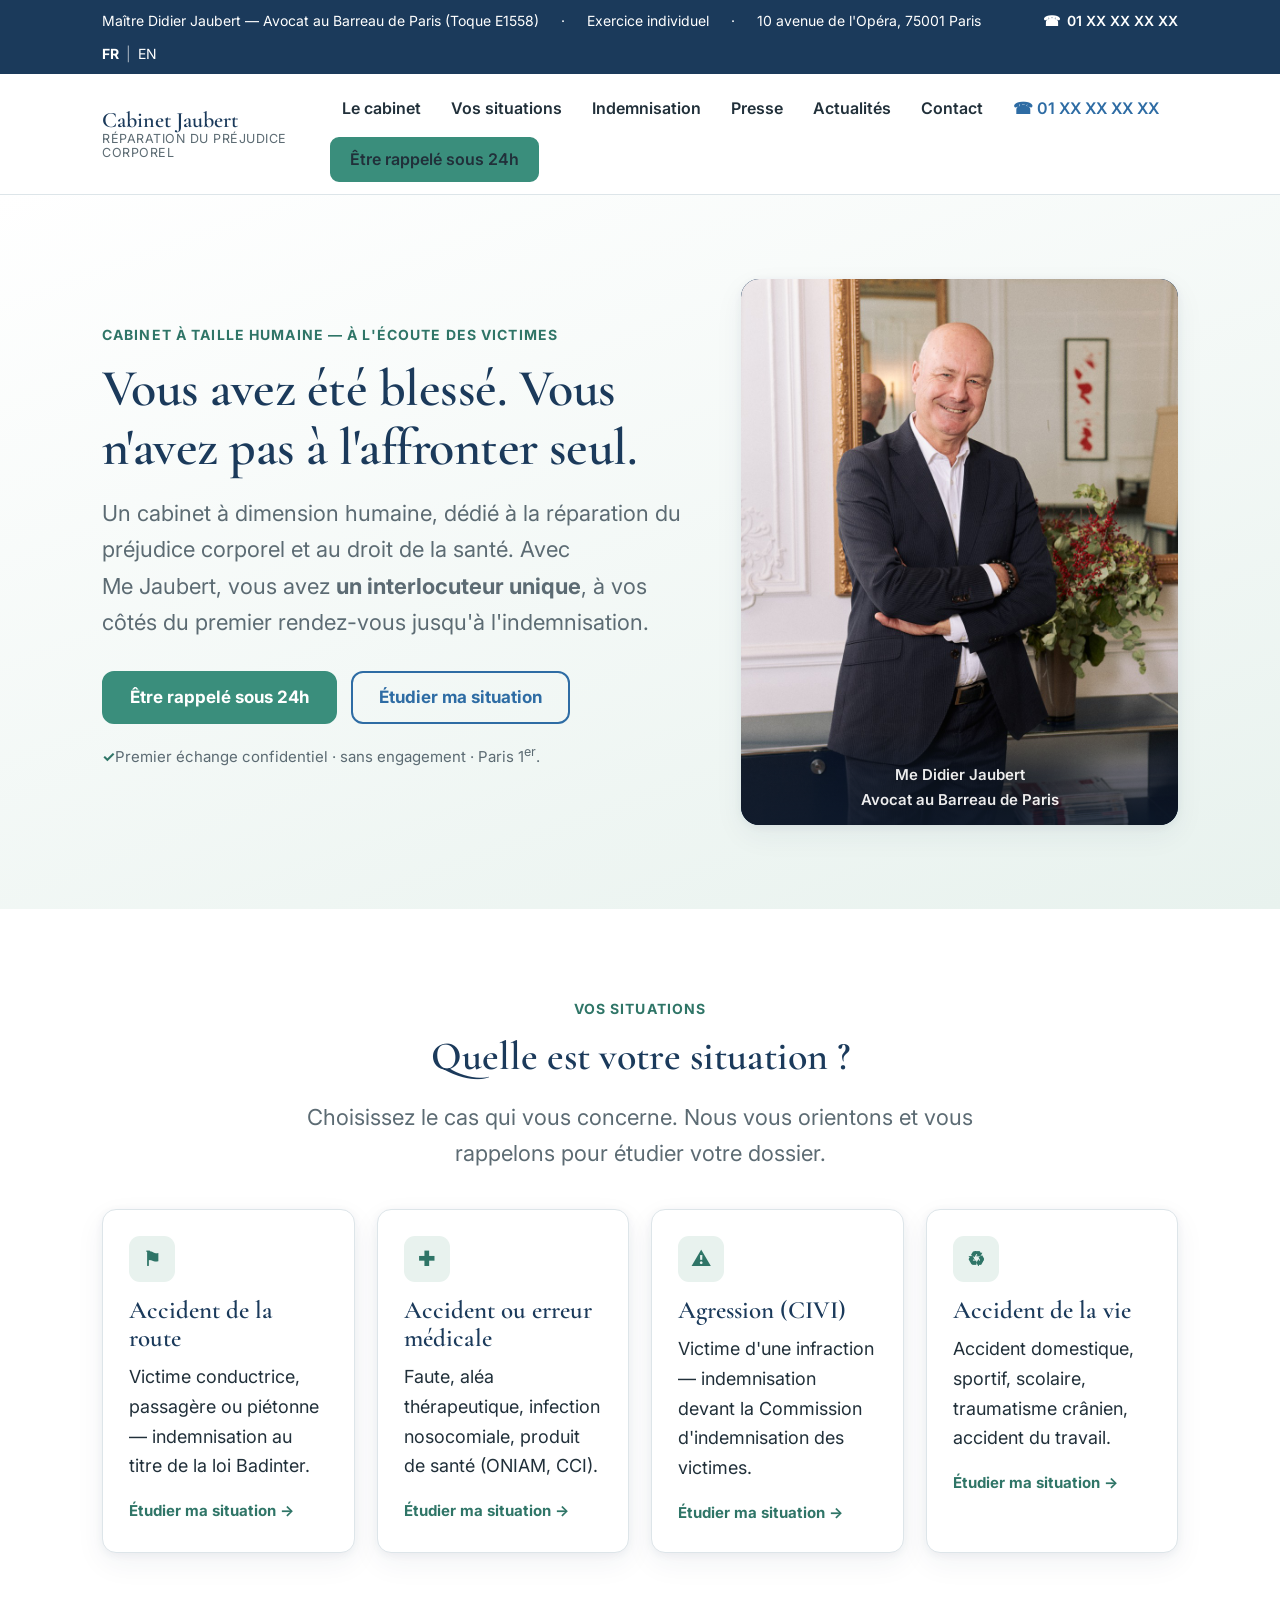
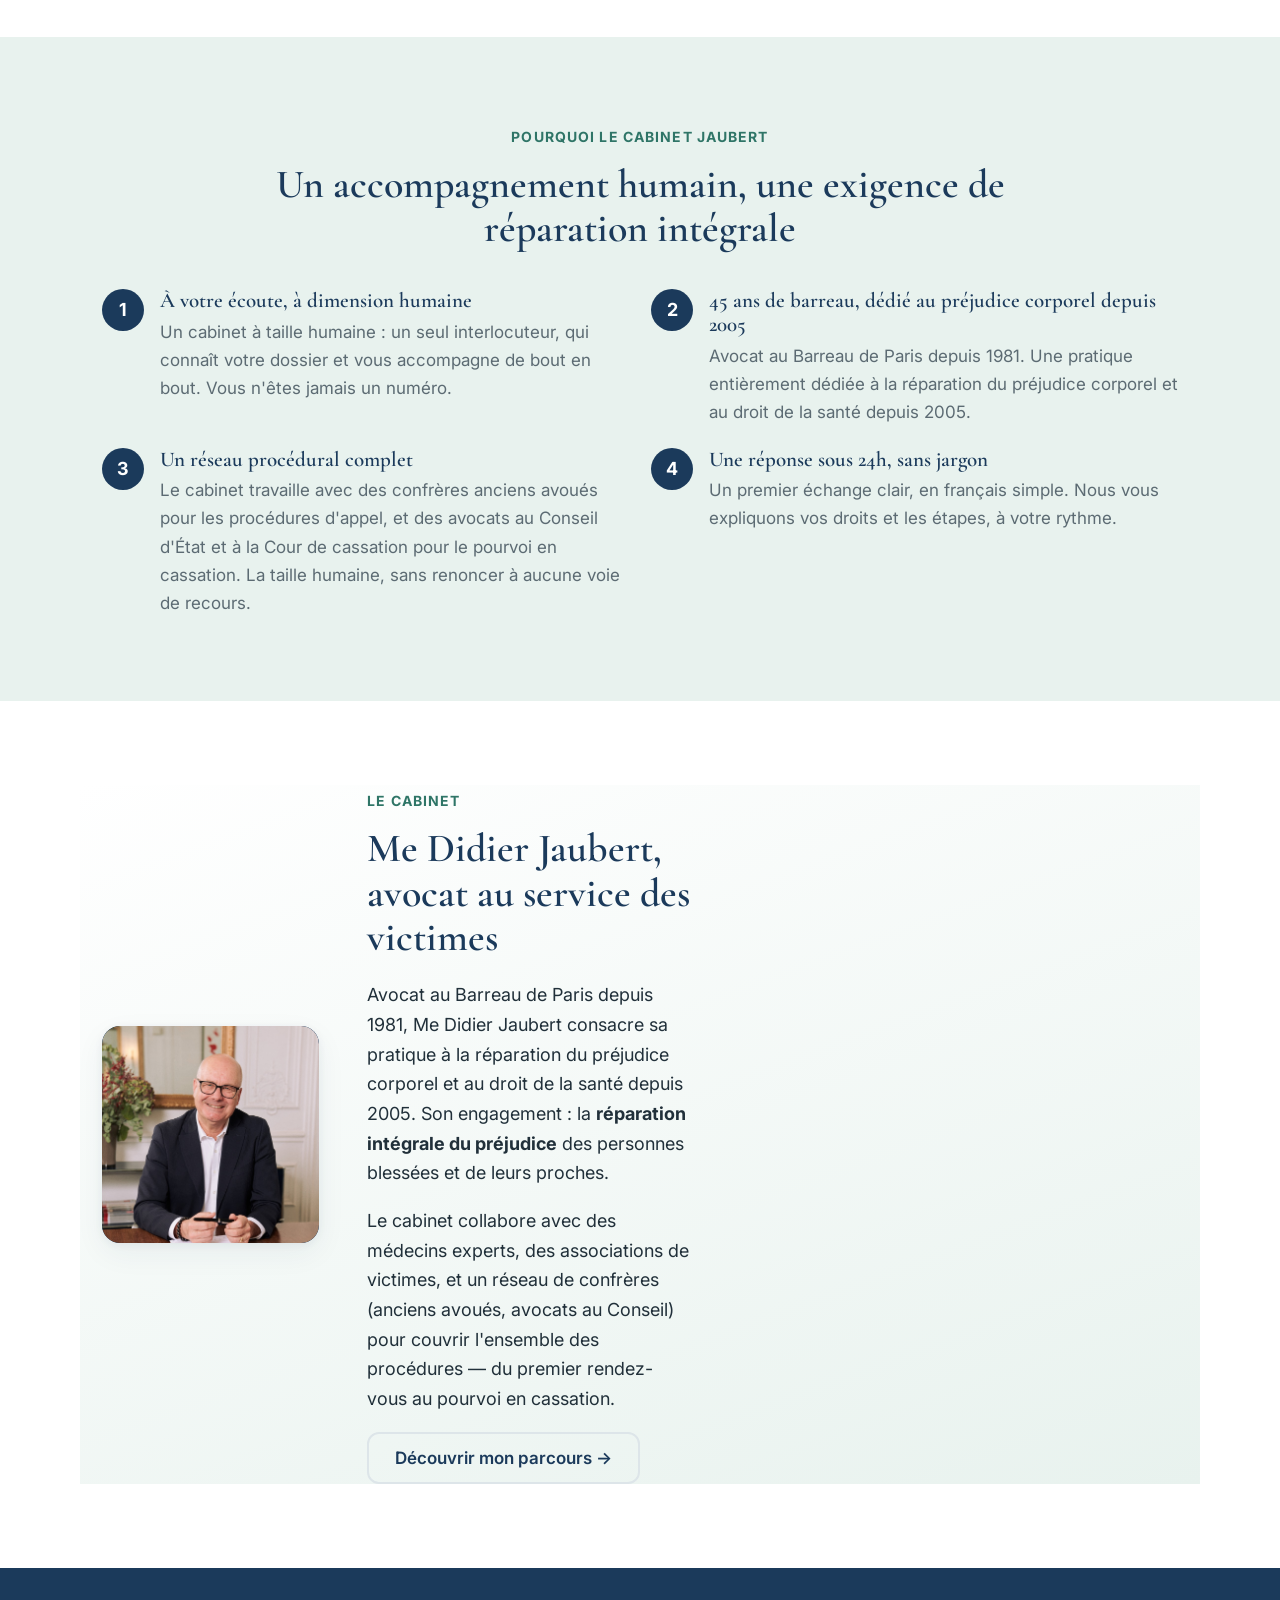
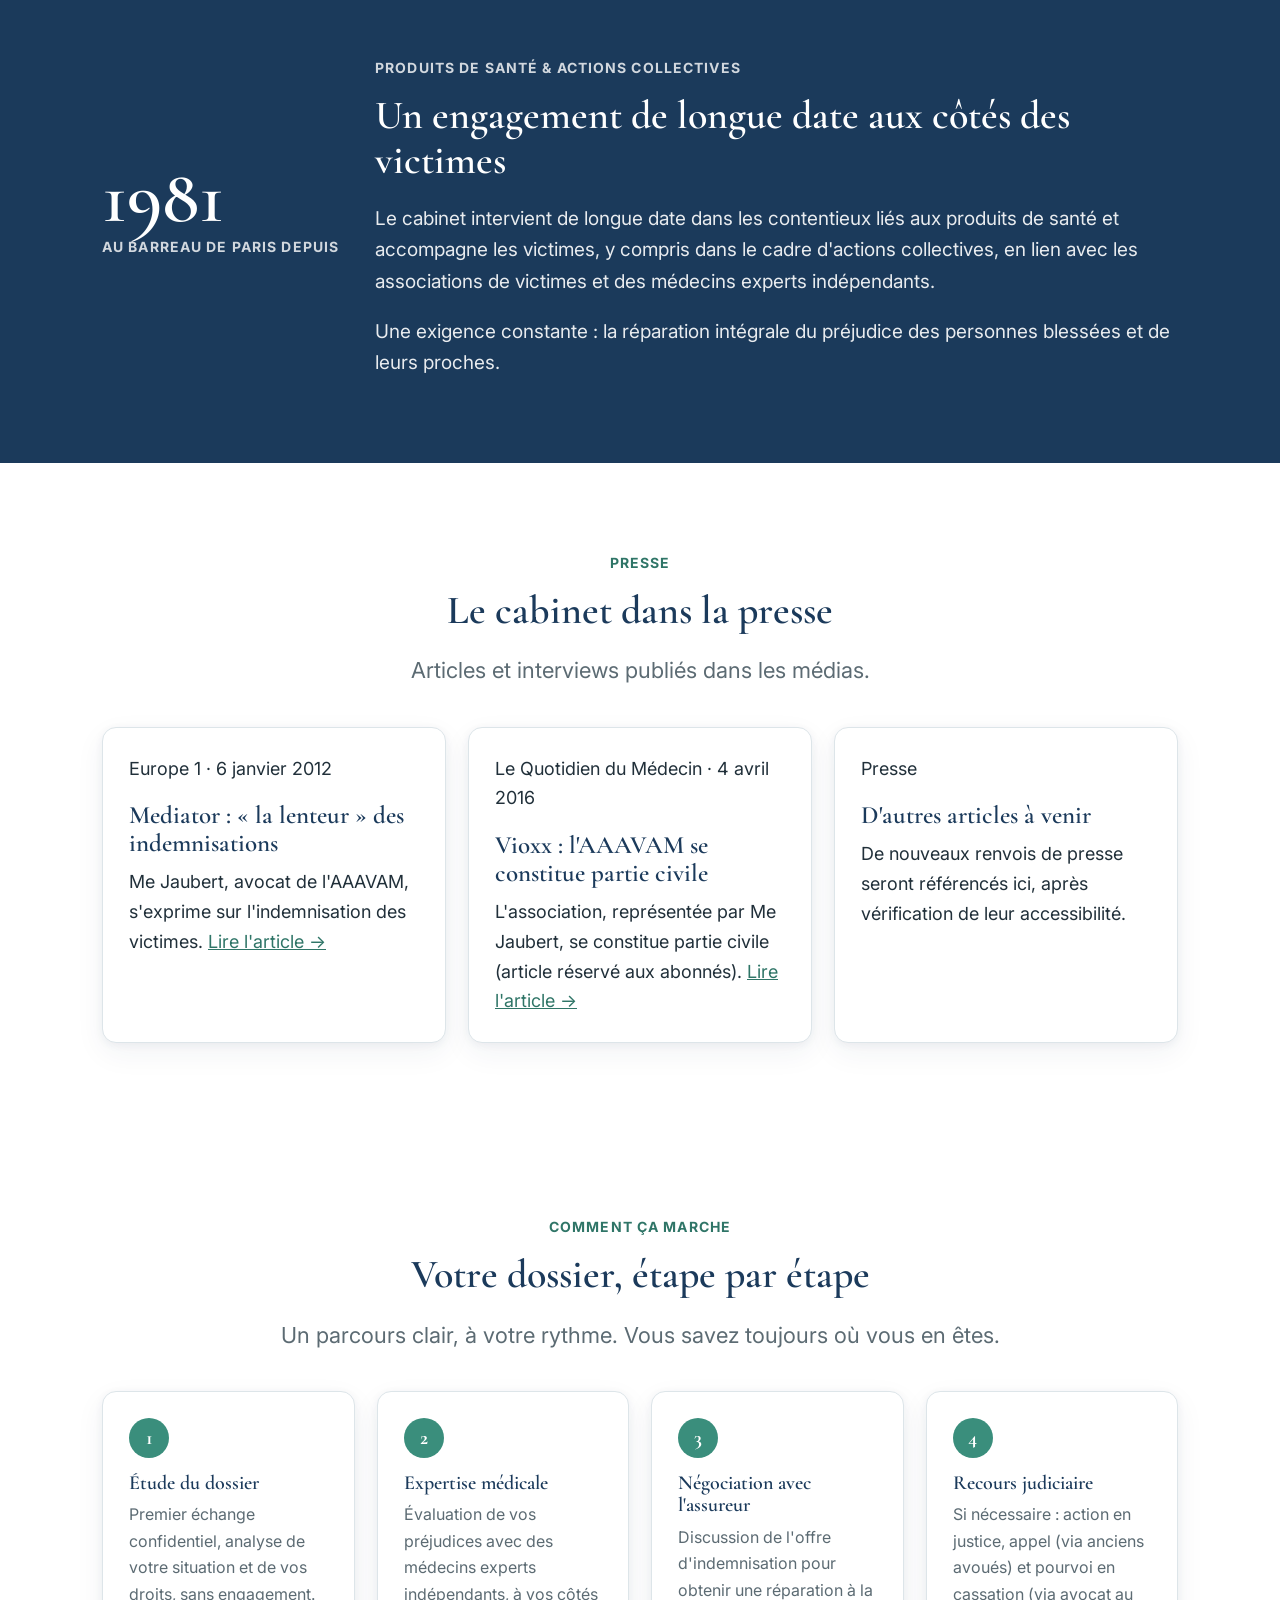
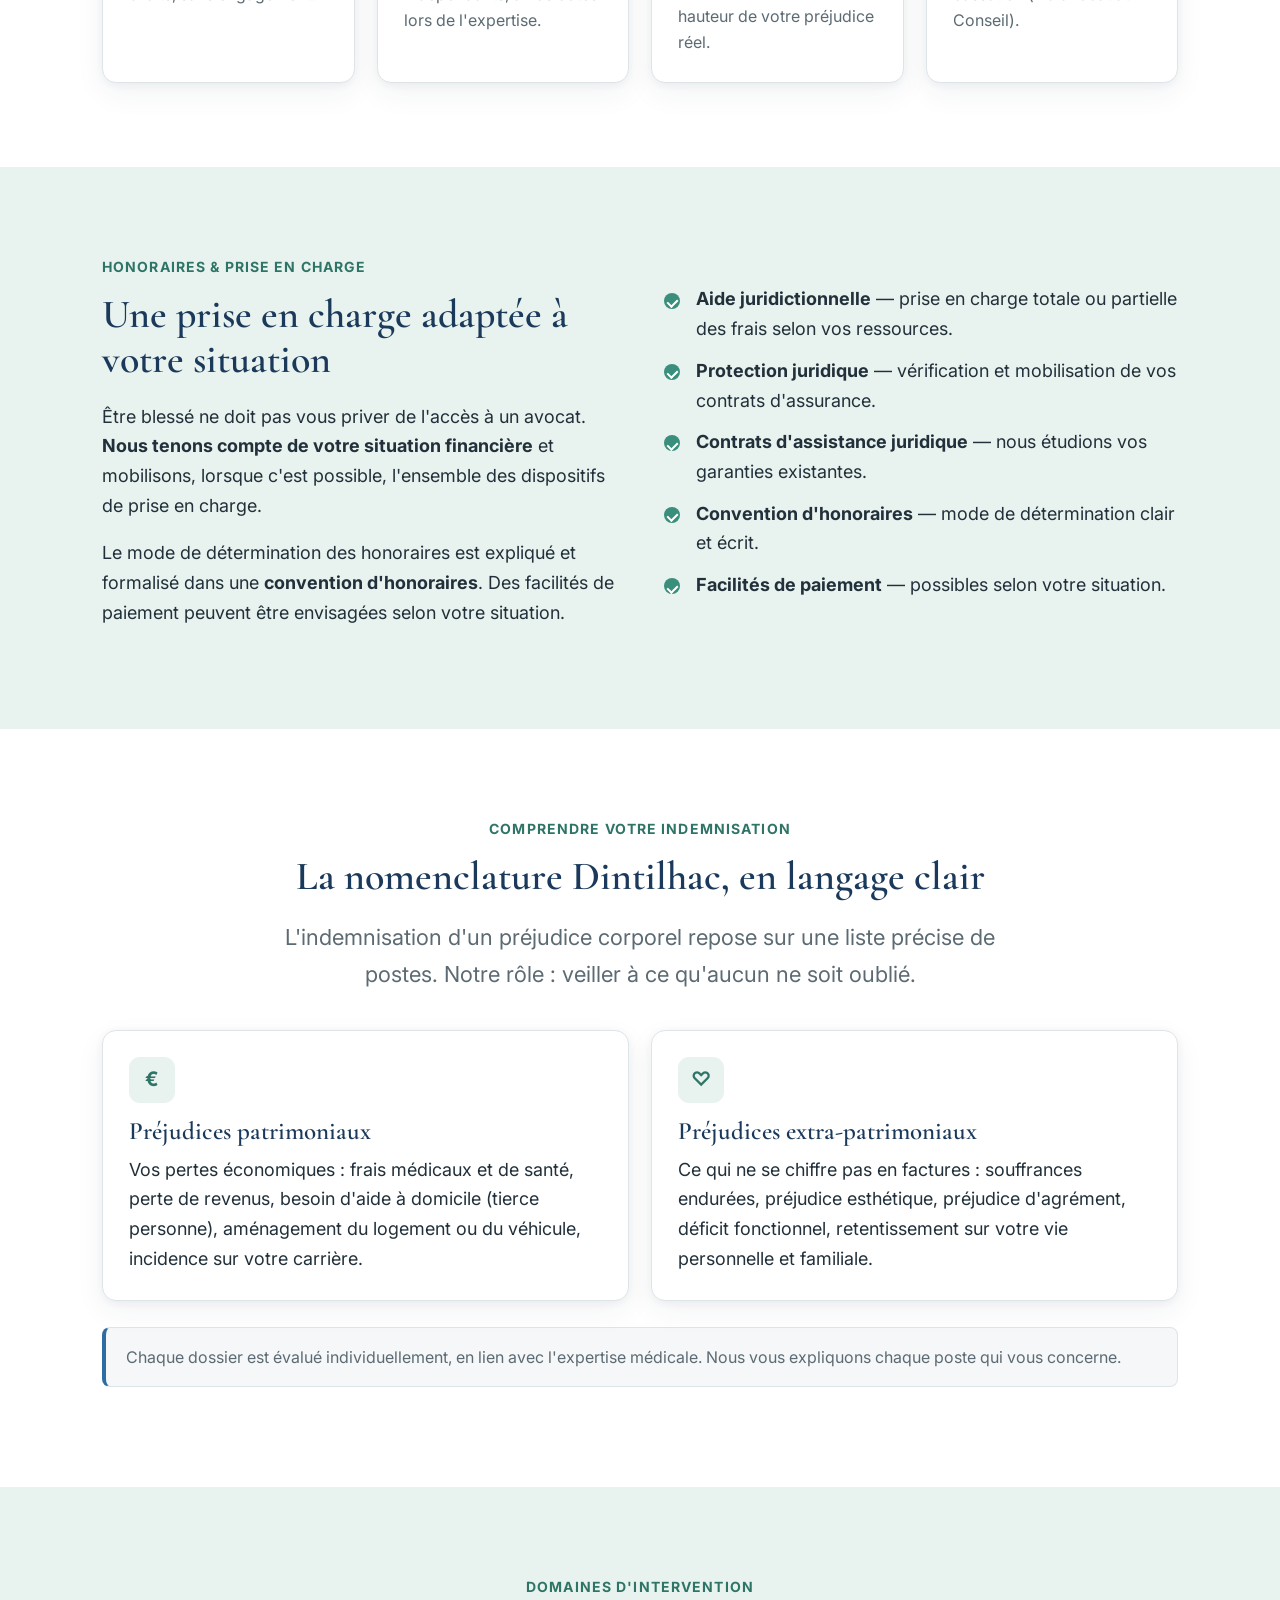
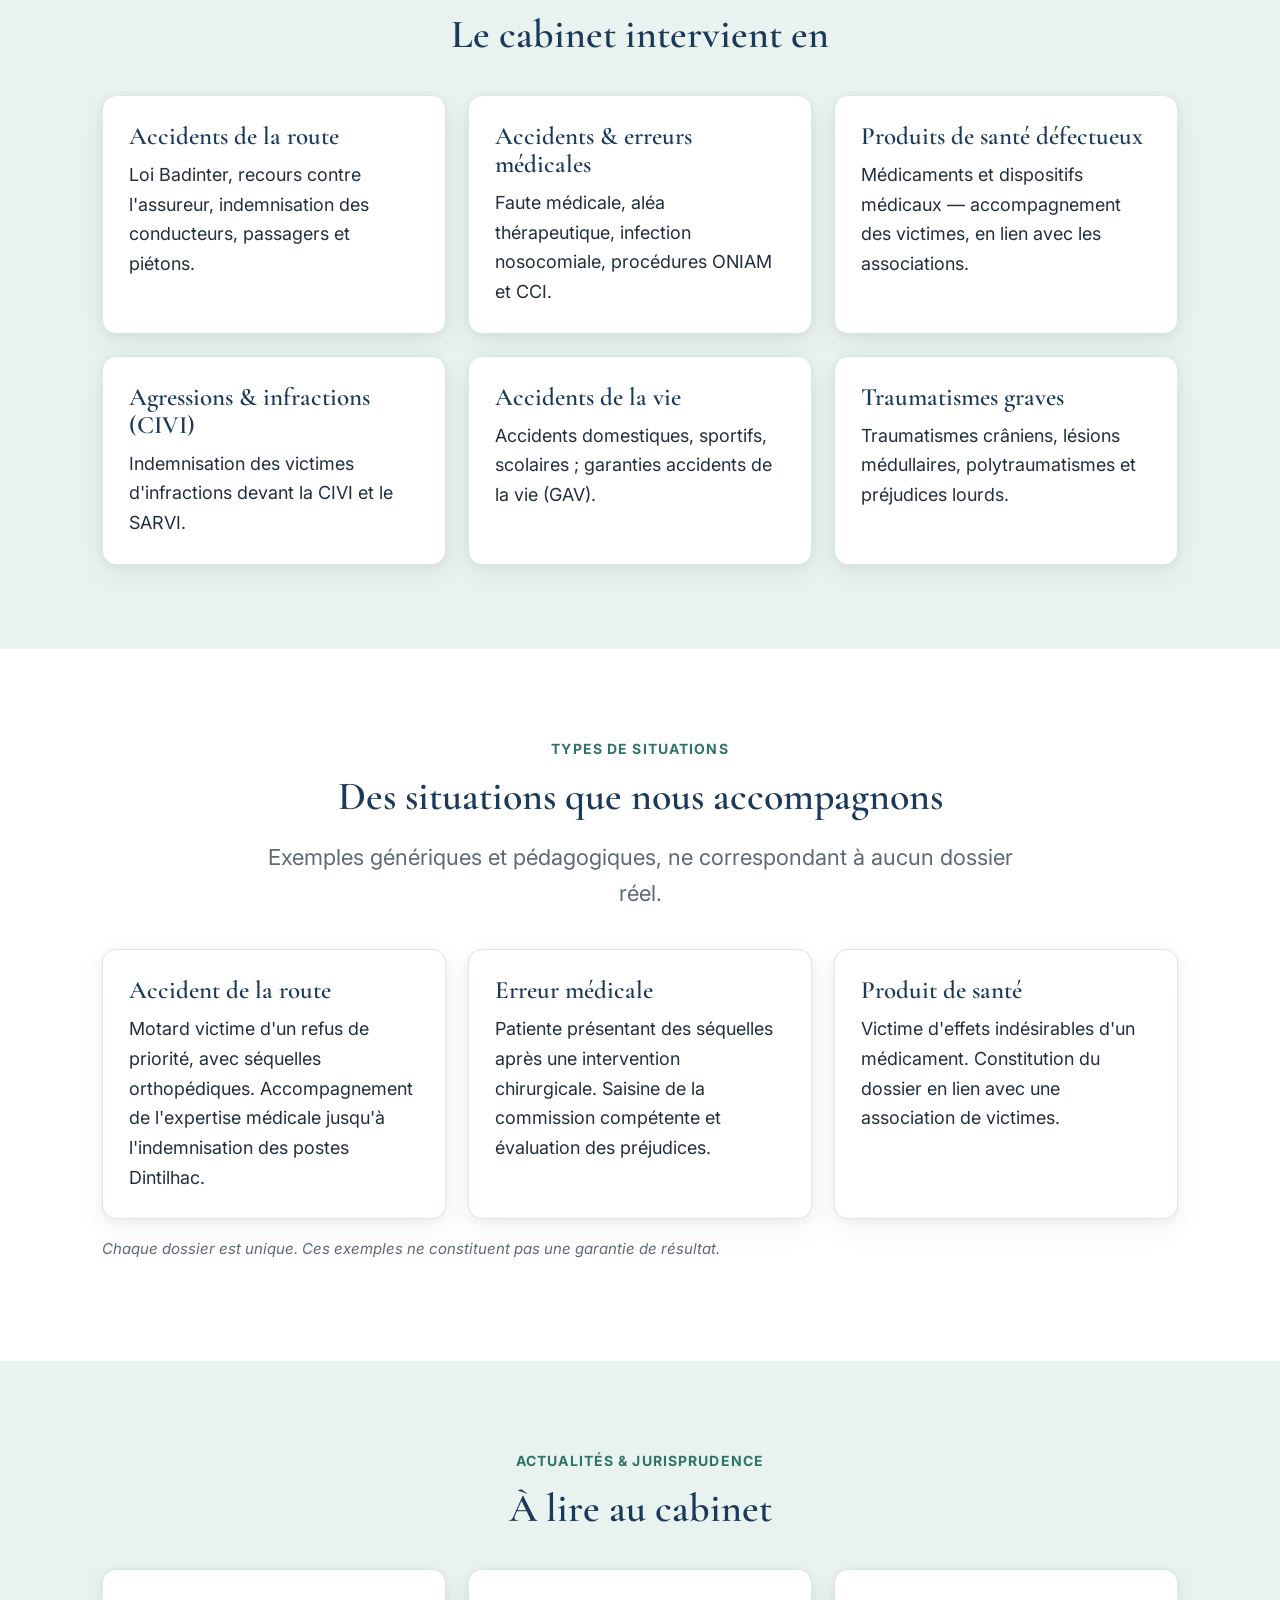
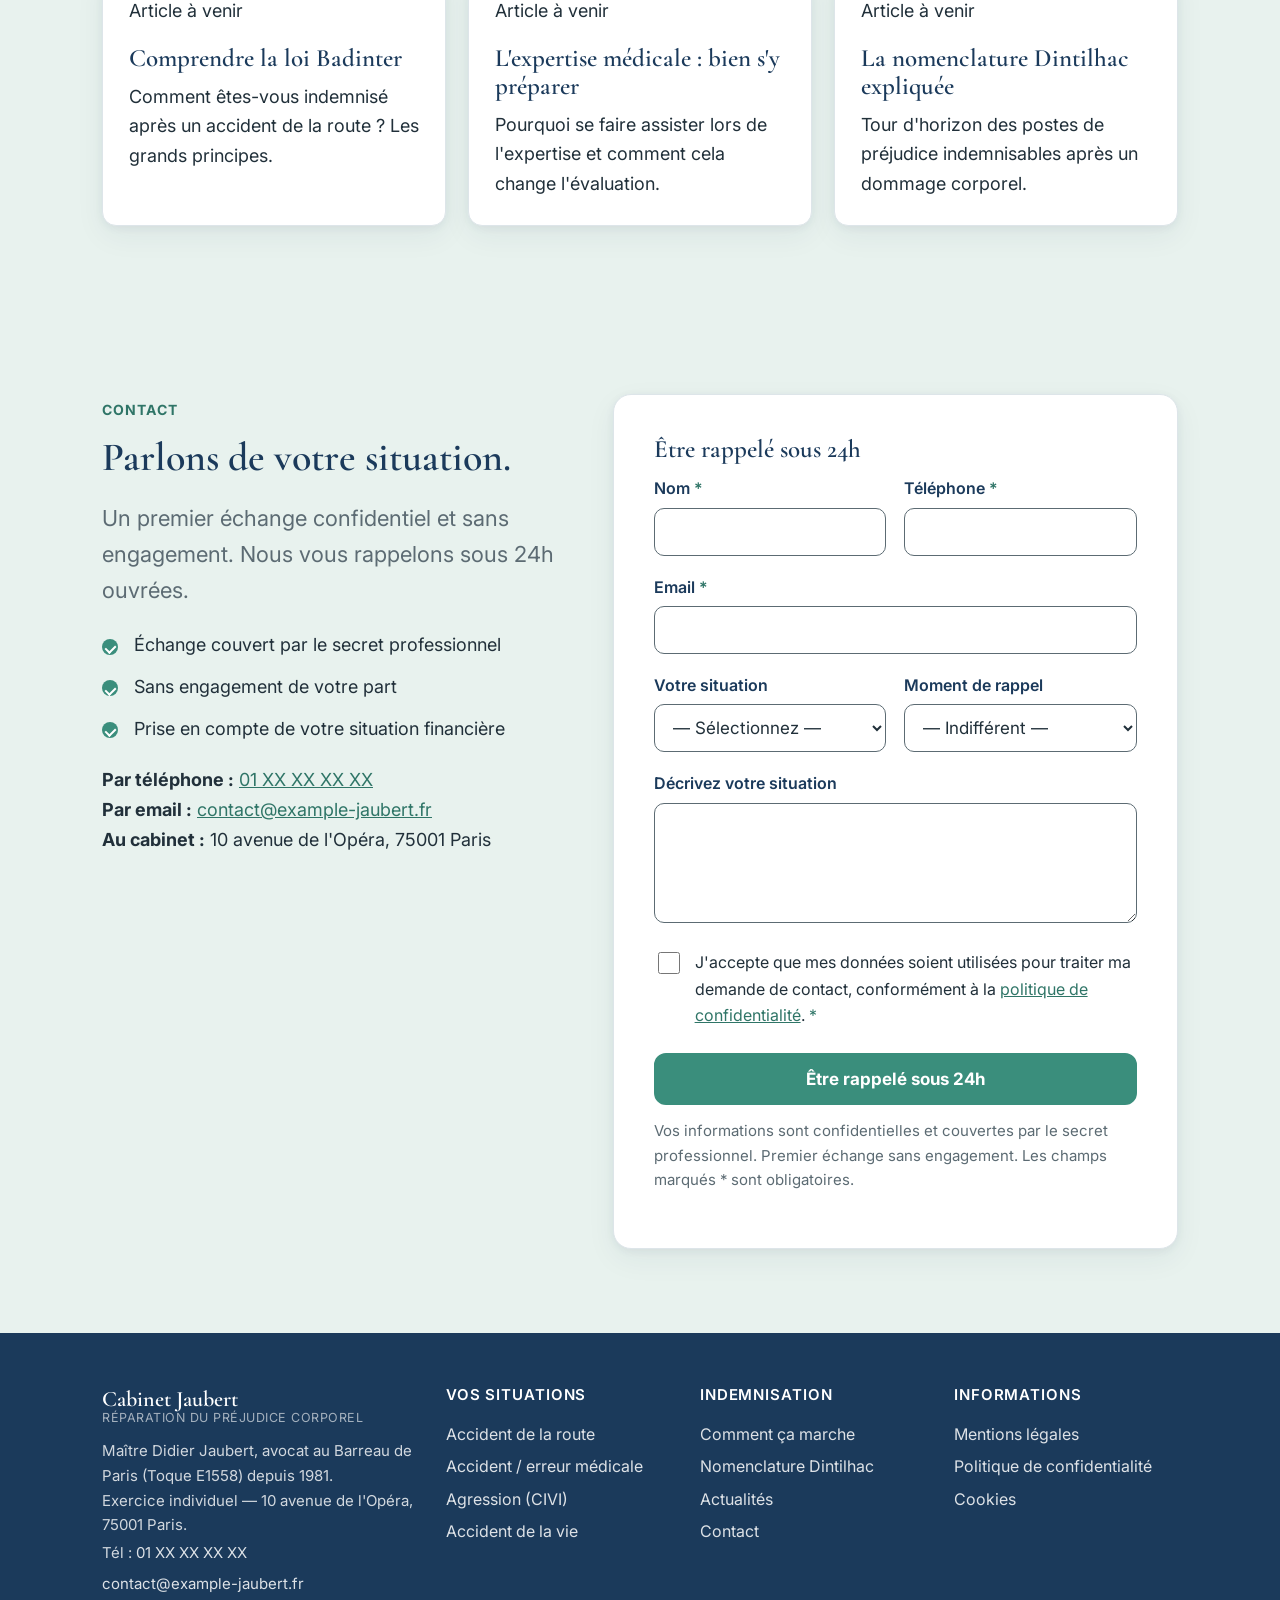
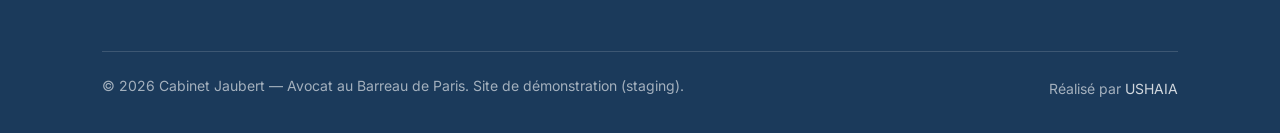
==== index.html @ 7ee901f2 "Presse : ajout de 2 renvois vérifiés (Europe1/Mediator 2012, Le Quotidien du Médecin/Vioxx 2016) Co-" ====
<!doctype html>
<html lang="fr">
<head>
<meta charset="utf-8">
<meta name="viewport" content="width=device-width,initial-scale=1">
<meta name="robots" content="noindex,nofollow"><!-- STAGING : ne pas indexer -->
<title>Cabinet Jaubert — Avocat en réparation du préjudice corporel · Paris</title>
<meta name="description" content="Cabinet à taille humaine dédié à la réparation du préjudice corporel et au droit de la santé. Me Didier Jaubert, avocat au Barreau de Paris depuis 1981. Un interlocuteur unique, à vos côtés. Rappel sous 24h.">
<link rel="preconnect" href="https://fonts.googleapis.com">
<link rel="preconnect" href="https://fonts.gstatic.com" crossorigin>
<link href="https://fonts.googleapis.com/css2?family=Cormorant+Garamond:wght@500;600;700&family=Inter:wght@400;500;600;700&display=swap" rel="stylesheet">
<link rel="stylesheet" href="styles.css">
</head>
<body>

<a class="skip-link" href="#contenu">Aller au contenu principal</a>

<!-- ============================================================
     SECTION 1 — Barre utilitaire
     ============================================================ -->
<div class="utility-bar">
  <div class="wrap">
    <span class="u-item">Maître Didier Jaubert — Avocat au Barreau de Paris (Toque E1558)</span>
    <span class="u-item" aria-hidden="true">·</span>
    <span class="u-item">Exercice individuel</span>
    <span class="u-item" aria-hidden="true">·</span>
    <span class="u-item">10 avenue de l'Opéra, 75001 Paris</span>
    <span class="u-spacer"></span>
    <!-- TODO PLACEHOLDER : remplacer par le numéro réel avant production -->
    <a class="u-item" href="tel:+3300000000000" aria-label="Appeler le cabinet (numéro à confirmer)">
      <span aria-hidden="true">&#9742;</span> 01&nbsp;XX&nbsp;XX&nbsp;XX&nbsp;XX
    </a>
    <span class="u-item lang"><strong>FR</strong> <span aria-hidden="true">|</span> EN</span>
  </div>
</div>

<!-- ============================================================
     SECTION 2 — Navigation collante
     ============================================================ -->
<header>
  <nav class="site-nav" aria-label="Navigation principale">
    <div class="wrap">
      <a class="brand" href="index.html" aria-label="Cabinet Jaubert, accueil">
        <b>Cabinet Jaubert</b>
        <small>Réparation du préjudice corporel</small>
      </a>
      <button class="nav-toggle" aria-expanded="false" aria-controls="menu-principal" aria-label="Ouvrir le menu">&#9776;</button>
      <div class="nav-links" id="menu-principal">
        <a href="#cabinet">Le cabinet</a>
        <a href="#situations">Vos situations</a>
        <a href="#indemnisation">Indemnisation</a>
        <a href="#presse">Presse</a>
        <a href="#actualites">Actualités</a>
        <a href="#contact">Contact</a>
        <!-- TODO PLACEHOLDER : numéro réel -->
        <a class="nav-phone" href="tel:+3300000000000" aria-label="Appeler le cabinet (numéro à confirmer)"><span aria-hidden="true">&#9742;</span>&nbsp;01&nbsp;XX&nbsp;XX&nbsp;XX&nbsp;XX</a>
        <a class="btn btn-primary" href="#contact">Être rappelé sous 24h</a>
      </div>
    </div>
  </nav>
</header>

<main id="contenu">

  <!-- ==========================================================
       SECTION 3 — Hero
       ========================================================== -->
  <section class="hero" aria-labelledby="hero-titre">
    <div class="wrap">
      <div>
        <span class="eyebrow">Cabinet à taille humaine — à l'écoute des victimes</span>
        <h1 id="hero-titre">Vous avez été blessé. Vous n'avez pas à l'affronter seul.</h1>
        <p class="lead">Un cabinet à dimension humaine, dédié à la réparation du préjudice
          corporel et au droit de la santé. Avec Me&nbsp;Jaubert, vous avez
          <strong>un interlocuteur unique</strong>, à vos côtés du premier rendez-vous
          jusqu'à l'indemnisation.</p>
        <div class="cta-row">
          <a class="btn btn-primary" href="#contact">Être rappelé sous 24h</a>
          <a class="btn btn-secondary" href="#situations">Étudier ma situation</a>
        </div>
        <p class="micro">Premier échange confidentiel · sans engagement · Paris 1<sup>er</sup>.</p>
      </div>
      <div>
        <div class="portrait has-photo">
          <img src="img/hero-jaubert.jpg" alt="Maître Didier Jaubert, avocat au Barreau de Paris, dans son cabinet à Paris">
          <span class="cap">Me Didier Jaubert<br>Avocat au Barreau de Paris</span>
        </div>
      </div>
    </div>
  </section>

  <!-- ==========================================================
       SECTION 4 — Sélecteur de situation (4 cartes)
       ========================================================== -->
  <section id="situations" class="section-white" aria-labelledby="situations-titre">
    <div class="wrap">
      <div class="center narrow">
        <span class="eyebrow">Vos situations</span>
        <h2 id="situations-titre">Quelle est votre situation&nbsp;?</h2>
        <p class="lead">Choisissez le cas qui vous concerne. Nous vous orientons et vous
          rappelons pour étudier votre dossier.</p>
      </div>
      <div class="grid grid-4" style="margin-top:38px">
        <a class="card" href="#contact">
          <div class="ic" aria-hidden="true">&#9873;</div>
          <h3>Accident de la route</h3>
          <p>Victime conductrice, passagère ou piétonne — indemnisation au titre de la loi Badinter.</p>
          <p class="more">Étudier ma situation &rarr;</p>
        </a>
        <a class="card" href="#contact">
          <div class="ic" aria-hidden="true">&#10010;</div>
          <h3>Accident ou erreur médicale</h3>
          <p>Faute, aléa thérapeutique, infection nosocomiale, produit de santé (ONIAM, CCI).</p>
          <p class="more">Étudier ma situation &rarr;</p>
        </a>
        <a class="card" href="#contact">
          <div class="ic" aria-hidden="true">&#9888;</div>
          <h3>Agression (CIVI)</h3>
          <p>Victime d'une infraction — indemnisation devant la Commission d'indemnisation des victimes.</p>
          <p class="more">Étudier ma situation &rarr;</p>
        </a>
        <a class="card" href="#contact">
          <div class="ic" aria-hidden="true">&#9851;</div>
          <h3>Accident de la vie</h3>
          <p>Accident domestique, sportif, scolaire, traumatisme crânien, accident du travail.</p>
          <p class="more">Étudier ma situation &rarr;</p>
        </a>
      </div>
    </div>
  </section>

  <!-- ==========================================================
       SECTION 5 — 4 différenciateurs
       ========================================================== -->
  <section class="section-tint" aria-labelledby="diff-titre">
    <div class="wrap">
      <div class="center narrow">
        <span class="eyebrow">Pourquoi le cabinet Jaubert</span>
        <h2 id="diff-titre">Un accompagnement humain, une exigence de réparation intégrale</h2>
      </div>
      <div class="grid grid-2" style="margin-top:38px">
        <div class="diff">
          <span class="num" aria-hidden="true">1</span>
          <div>
            <h3>À votre écoute, à dimension humaine</h3>
            <p>Un cabinet à taille humaine : un seul interlocuteur, qui connaît votre dossier
              et vous accompagne de bout en bout. Vous n'êtes jamais un numéro.</p>
          </div>
        </div>
        <div class="diff">
          <span class="num" aria-hidden="true">2</span>
          <div>
            <h3>45 ans de barreau, dédié au préjudice corporel depuis 2005</h3>
            <p>Avocat au Barreau de Paris depuis 1981. Une pratique entièrement dédiée à la
              réparation du préjudice corporel et au droit de la santé depuis 2005.</p>
          </div>
        </div>
        <div class="diff">
          <span class="num" aria-hidden="true">3</span>
          <div>
            <h3>Un réseau procédural complet</h3>
            <p>Le cabinet travaille avec des confrères anciens avoués pour les procédures
              d'appel, et des avocats au Conseil d'État et à la Cour de cassation pour le
              pourvoi en cassation. La taille humaine, sans renoncer à aucune voie de recours.</p>
          </div>
        </div>
        <div class="diff">
          <span class="num" aria-hidden="true">4</span>
          <div>
            <h3>Une réponse sous 24h, sans jargon</h3>
            <p>Un premier échange clair, en français simple. Nous vous expliquons vos droits
              et les étapes, à votre rythme.</p>
          </div>
        </div>
      </div>
    </div>
  </section>

  <!-- ==========================================================
       SECTION 6 — Teaser bio fondateur
       ========================================================== -->
  <section id="cabinet" class="section-white" aria-labelledby="bio-titre">
    <div class="wrap hero">
      <div class="wrap" style="padding:0;max-width:none">
        <div style="display:grid;grid-template-columns:.8fr 1.2fr;gap:48px;align-items:center" class="bio-grid">
          <div>
            <div class="portrait portrait--small has-photo">
              <img src="img/portrait-jaubert.jpg" alt="Maître Didier Jaubert à son bureau, cabinet à Paris">
            </div>
          </div>
          <div>
            <span class="eyebrow">Le cabinet</span>
            <h2 id="bio-titre">Me Didier Jaubert, avocat au service des victimes</h2>
            <p>Avocat au Barreau de Paris depuis 1981, Me Didier Jaubert consacre sa pratique
              à la réparation du préjudice corporel et au droit de la santé depuis 2005. Son
              engagement : la <strong>réparation intégrale du préjudice</strong> des personnes
              blessées et de leurs proches.</p>
            <p>Le cabinet collabore avec des médecins experts, des associations de victimes,
              et un réseau de confrères (anciens avoués, avocats au Conseil) pour couvrir
              l'ensemble des procédures — du premier rendez-vous au pourvoi en cassation.</p>
            <p style="margin-bottom:0"><a class="btn btn-ghost" href="#contact">Découvrir mon parcours &rarr;</a></p>
          </div>
        </div>
      </div>
    </div>
  </section>

  <!-- ==========================================================
       SECTION 7 — Bandeau crédibilité Mediator (défendable)
       ========================================================== -->
  <section class="cred-band" aria-labelledby="cred-titre">
    <div class="wrap">
      <div>
        <span class="stat" aria-hidden="true">1981</span>
        <span class="eyebrow" style="color:rgba(255,255,255,.8);display:block">Au Barreau de Paris depuis</span>
      </div>
      <div>
        <span class="eyebrow" style="color:rgba(255,255,255,.8)">Produits de santé &amp; actions collectives</span>
        <h2 id="cred-titre" style="margin-top:0">Un engagement de longue date aux côtés des victimes</h2>
        <p>Le cabinet intervient de longue date dans les contentieux liés aux produits de santé
          et accompagne les victimes, y compris dans le cadre d'actions collectives, en lien avec
          les associations de victimes et des médecins experts indépendants.</p>
        <p style="margin-bottom:0">Une exigence constante&nbsp;: la réparation intégrale du
          préjudice des personnes blessées et de leurs proches.</p>
      </div>
    </div>
  </section>

  <!-- ==========================================================
       SECTION 7 bis — Presse (vecteur déontologique pour évoquer
       des affaires : renvoi à des articles/interviews — RIN art. 2.2)
       ========================================================== -->
  <section id="presse" class="section-white" aria-labelledby="presse-titre">
    <div class="wrap">
      <div class="center narrow">
        <span class="eyebrow">Presse</span>
        <h2 id="presse-titre">Le cabinet dans la presse</h2>
        <p class="lead">Articles et interviews publiés dans les médias.</p>
      </div>
      <div class="grid grid-3" style="margin-top:38px">
        <!-- Renvois à des articles de presse PUBLICS (seul vecteur admis, RIN art. 2.2).
             Liens vérifiés et accessibles ci-dessous. Autres articles à valider par Me Jaubert. -->
        <article class="card">
          <p class="more">Europe&nbsp;1 · 6 janvier 2012</p>
          <h3>Mediator : « la lenteur » des indemnisations</h3>
          <p>Me Jaubert, avocat de l'AAAVAM, s'exprime sur l'indemnisation des victimes.
            <a href="https://www.europe1.fr/societe/Mediator-lenteur-des-indemnisations-716040" target="_blank" rel="noopener">Lire l'article &rarr;</a></p>
        </article>
        <article class="card">
          <p class="more">Le Quotidien du Médecin · 4 avril 2016</p>
          <h3>Vioxx : l'AAAVAM se constitue partie civile</h3>
          <p>L'association, représentée par Me Jaubert, se constitue partie civile (article réservé aux abonnés).
            <a href="https://www.lequotidiendumedecin.fr/archives/vioxx-plainte-penale-en-france-laaavam-se-constitue-partie-civile" target="_blank" rel="noopener">Lire l'article &rarr;</a></p>
        </article>
        <article class="card">
          <p class="more">Presse</p>
          <h3>D'autres articles à venir</h3>
          <p>De nouveaux renvois de presse seront référencés ici, après vérification de leur accessibilité.</p>
        </article>
      </div>
    </div>
  </section>

  <!-- ==========================================================
       SECTION 8 — Comment ça marche (4 étapes)
       ========================================================== -->
  <section id="indemnisation" class="section-white" aria-labelledby="process-titre">
    <div class="wrap">
      <div class="center narrow">
        <span class="eyebrow">Comment ça marche</span>
        <h2 id="process-titre">Votre dossier, étape par étape</h2>
        <p class="lead">Un parcours clair, à votre rythme. Vous savez toujours où vous en êtes.</p>
      </div>
      <div class="steps" style="margin-top:38px">
        <div class="step">
          <h3>Étude du dossier</h3>
          <p>Premier échange confidentiel, analyse de votre situation et de vos droits, sans engagement.</p>
        </div>
        <div class="step">
          <h3>Expertise médicale</h3>
          <p>Évaluation de vos préjudices avec des médecins experts indépendants, à vos côtés
            lors de l'expertise.</p>
        </div>
        <div class="step">
          <h3>Négociation avec l'assureur</h3>
          <p>Discussion de l'offre d'indemnisation pour obtenir une réparation à la hauteur de
            votre préjudice réel.</p>
        </div>
        <div class="step">
          <h3>Recours judiciaire</h3>
          <p>Si nécessaire : action en justice, appel (via anciens avoués) et pourvoi en
            cassation (via avocat au Conseil).</p>
        </div>
      </div>
    </div>
  </section>

  <!-- ==========================================================
       SECTION 9 — Prise en charge / situation financière
       ========================================================== -->
  <section class="section-tint" aria-labelledby="prise-titre">
    <div class="wrap">
      <div style="display:grid;grid-template-columns:1fr 1fr;gap:48px;align-items:center" class="bio-grid">
        <div>
          <span class="eyebrow">Honoraires &amp; prise en charge</span>
          <h2 id="prise-titre">Une prise en charge adaptée à votre situation</h2>
          <p>Être blessé ne doit pas vous priver de l'accès à un avocat.
            <strong>Nous tenons compte de votre situation financière</strong> et mobilisons,
            lorsque c'est possible, l'ensemble des dispositifs de prise en charge.</p>
          <p>Le mode de détermination des honoraires est expliqué et formalisé dans une
            <strong>convention d'honoraires</strong>. Des facilités de paiement peuvent être
            envisagées selon votre situation.</p>
        </div>
        <div>
          <ul class="check-list" style="font-size:18px">
            <li><strong>Aide juridictionnelle</strong> — prise en charge totale ou partielle
              des frais selon vos ressources.</li>
            <li><strong>Protection juridique</strong> — vérification et mobilisation de vos
              contrats d'assurance.</li>
            <li><strong>Contrats d'assistance juridique</strong> — nous étudions vos garanties
              existantes.</li>
            <li><strong>Convention d'honoraires</strong> — mode de détermination clair et écrit.</li>
            <li><strong>Facilités de paiement</strong> — possibles selon votre situation.</li>
          </ul>
        </div>
      </div>
    </div>
  </section>

  <!-- ==========================================================
       SECTION 10 — Comprendre votre indemnisation (Dintilhac)
       ========================================================== -->
  <section class="section-white" aria-labelledby="dintilhac-titre">
    <div class="wrap">
      <div class="center narrow">
        <span class="eyebrow">Comprendre votre indemnisation</span>
        <h2 id="dintilhac-titre">La nomenclature Dintilhac, en langage clair</h2>
        <p class="lead">L'indemnisation d'un préjudice corporel repose sur une liste précise de
          postes. Notre rôle : veiller à ce qu'aucun ne soit oublié.</p>
      </div>
      <div class="grid grid-2" style="margin-top:38px">
        <div class="card">
          <div class="ic" aria-hidden="true">&#8364;</div>
          <h3>Préjudices patrimoniaux</h3>
          <p>Vos pertes économiques : frais médicaux et de santé, perte de revenus, besoin
            d'aide à domicile (tierce personne), aménagement du logement ou du véhicule,
            incidence sur votre carrière.</p>
        </div>
        <div class="card">
          <div class="ic" aria-hidden="true">&#9825;</div>
          <h3>Préjudices extra-patrimoniaux</h3>
          <p>Ce qui ne se chiffre pas en factures : souffrances endurées, préjudice esthétique,
            préjudice d'agrément, déficit fonctionnel, retentissement sur votre vie personnelle
            et familiale.</p>
        </div>
      </div>
      <p class="note" style="margin-top:26px">Chaque dossier est évalué individuellement, en
        lien avec l'expertise médicale. Nous vous expliquons chaque poste qui vous concerne.</p>
    </div>
  </section>

  <!-- ==========================================================
       SECTION 11 — Domaines d'intervention (grid)
       ========================================================== -->
  <section class="section-tint" aria-labelledby="domaines-titre">
    <div class="wrap">
      <div class="center narrow">
        <span class="eyebrow">Domaines d'intervention</span>
        <h2 id="domaines-titre">Le cabinet intervient en</h2>
      </div>
      <div class="grid grid-3" style="margin-top:38px">
        <div class="card"><h3>Accidents de la route</h3><p>Loi Badinter, recours contre l'assureur, indemnisation des conducteurs, passagers et piétons.</p></div>
        <div class="card"><h3>Accidents &amp; erreurs médicales</h3><p>Faute médicale, aléa thérapeutique, infection nosocomiale, procédures ONIAM et CCI.</p></div>
        <div class="card"><h3>Produits de santé défectueux</h3><p>Médicaments et dispositifs médicaux — accompagnement des victimes, en lien avec les associations.</p></div>
        <div class="card"><h3>Agressions &amp; infractions (CIVI)</h3><p>Indemnisation des victimes d'infractions devant la CIVI et le SARVI.</p></div>
        <div class="card"><h3>Accidents de la vie</h3><p>Accidents domestiques, sportifs, scolaires ; garanties accidents de la vie (GAV).</p></div>
        <div class="card"><h3>Traumatismes graves</h3><p>Traumatismes crâniens, lésions médullaires, polytraumatismes et préjudices lourds.</p></div>
      </div>
    </div>
  </section>

  <!-- ==========================================================
       SECTION 12 — Exemples de dossiers (anonymisés + disclaimer)
       ========================================================== -->
  <section class="section-white" aria-labelledby="exemples-titre">
    <div class="wrap">
      <div class="center narrow">
        <span class="eyebrow">Types de situations</span>
        <h2 id="exemples-titre">Des situations que nous accompagnons</h2>
        <p class="lead">Exemples génériques et pédagogiques, ne correspondant à aucun dossier réel.</p>
      </div>
      <div class="grid grid-3" style="margin-top:38px">
        <div class="card">
          <h3>Accident de la route</h3>
          <p>Motard victime d'un refus de priorité, avec séquelles orthopédiques. Accompagnement
            de l'expertise médicale jusqu'à l'indemnisation des postes Dintilhac.</p>
        </div>
        <div class="card">
          <h3>Erreur médicale</h3>
          <p>Patiente présentant des séquelles après une intervention chirurgicale. Saisine de
            la commission compétente et évaluation des préjudices.</p>
        </div>
        <div class="card">
          <h3>Produit de santé</h3>
          <p>Victime d'effets indésirables d'un médicament. Constitution du dossier en lien avec
            une association de victimes.</p>
        </div>
      </div>
      <p class="disclaimer">Chaque dossier est unique. Ces exemples ne constituent pas une
        garantie de résultat.</p>
    </div>
  </section>

  <!-- ==========================================================
       SECTION 13 — Actualités (3 cartes placeholder)
       ========================================================== -->
  <section id="actualites" class="section-tint" aria-labelledby="actu-titre">
    <div class="wrap">
      <div class="center narrow">
        <span class="eyebrow">Actualités &amp; jurisprudence</span>
        <h2 id="actu-titre">À lire au cabinet</h2>
      </div>
      <div class="grid grid-3" style="margin-top:38px">
        <!-- TODO PLACEHOLDER : remplacer par de véritables articles avant production -->
        <article class="card">
          <p class="more">Article à venir</p>
          <h3>Comprendre la loi Badinter</h3>
          <p>Comment êtes-vous indemnisé après un accident de la route ? Les grands principes.</p>
        </article>
        <article class="card">
          <p class="more">Article à venir</p>
          <h3>L'expertise médicale : bien s'y préparer</h3>
          <p>Pourquoi se faire assister lors de l'expertise et comment cela change l'évaluation.</p>
        </article>
        <article class="card">
          <p class="more">Article à venir</p>
          <h3>La nomenclature Dintilhac expliquée</h3>
          <p>Tour d'horizon des postes de préjudice indemnisables après un dommage corporel.</p>
        </article>
      </div>
    </div>
  </section>

  <!-- SECTION Témoignages retirée en v2 : les avis/témoignages de clients ne sont pas
       recommandés sur le site d'un avocat (RIN art. 10.2 — probité/modération ; secret
       professionnel sur l'identité du client, même avec son accord). -->

  <!-- ==========================================================
       SECTION 15 — Bloc conversion final + formulaire
       ========================================================== -->
  <section id="contact" class="section-tint" aria-labelledby="contact-titre">
    <div class="wrap">
      <div style="display:grid;grid-template-columns:.9fr 1.1fr;gap:48px;align-items:start" class="bio-grid">
        <div>
          <span class="eyebrow">Contact</span>
          <h2 id="contact-titre">Parlons de votre situation.</h2>
          <p class="lead">Un premier échange confidentiel et sans engagement. Nous vous
            rappelons sous 24h ouvrées.</p>
          <ul class="check-list" style="margin-top:18px">
            <li>Échange couvert par le secret professionnel</li>
            <li>Sans engagement de votre part</li>
            <li>Prise en compte de votre situation financière</li>
          </ul>
          <p style="margin-top:22px">
            <!-- TODO PLACEHOLDER : numéro et email réels -->
            <strong>Par téléphone :</strong>
            <a href="tel:+3300000000000" aria-label="Appeler le cabinet (numéro à confirmer)">01&nbsp;XX&nbsp;XX&nbsp;XX&nbsp;XX</a><br>
            <strong>Par email :</strong>
            <a href="mailto:contact@example-jaubert.fr">contact@example-jaubert.fr</a><br>
            <strong>Au cabinet :</strong> 10 avenue de l'Opéra, 75001 Paris
          </p>
        </div>

        <div class="form-card">
          <h3 style="margin-top:0">Être rappelé sous 24h</h3>
          <!-- TODO PLACEHOLDER : GitHub Pages n'a pas de backend.
               Brancher un service (ex. Formspree) puis remplacer l'action ci-dessous. -->
          <form action="https://formspree.io/f/REMPLACER_PAR_VOTRE_ID" method="POST" novalidate>
            <div class="field-grid">
              <div class="field">
                <label for="nom">Nom <span class="req" aria-hidden="true">*</span></label>
                <input type="text" id="nom" name="nom" autocomplete="name" required aria-required="true">
              </div>
              <div class="field">
                <label for="tel">Téléphone <span class="req" aria-hidden="true">*</span></label>
                <input type="tel" id="tel" name="telephone" autocomplete="tel" required aria-required="true">
              </div>
            </div>
            <div class="field">
              <label for="email">Email <span class="req" aria-hidden="true">*</span></label>
              <input type="email" id="email" name="email" autocomplete="email" required aria-required="true">
            </div>
            <div class="field-grid">
              <div class="field">
                <label for="situation">Votre situation</label>
                <select id="situation" name="situation">
                  <option value="">— Sélectionnez —</option>
                  <option>Accident de la route</option>
                  <option>Accident ou erreur médicale</option>
                  <option>Produit de santé</option>
                  <option>Agression (CIVI)</option>
                  <option>Accident de la vie</option>
                  <option>Autre</option>
                </select>
              </div>
              <div class="field">
                <label for="moment">Moment de rappel</label>
                <select id="moment" name="moment_rappel">
                  <option value="">— Indifférent —</option>
                  <option>Matin</option>
                  <option>Après-midi</option>
                </select>
              </div>
            </div>
            <div class="field">
              <label for="description">Décrivez votre situation</label>
              <textarea id="description" name="description"></textarea>
            </div>
            <div class="field consent">
              <input type="checkbox" id="consent" name="consentement_rgpd" required aria-required="true">
              <label for="consent">J'accepte que mes données soient utilisées pour traiter ma
                demande de contact, conformément à la
                <a href="politique-confidentialite.html">politique de confidentialité</a>.
                <span class="req" aria-hidden="true">*</span></label>
            </div>
            <button type="submit" class="btn btn-primary" style="width:100%">Être rappelé sous 24h</button>
            <p class="form-reassure">Vos informations sont confidentielles et couvertes par le
              secret professionnel. Premier échange sans engagement. Les champs marqués
              <span class="req" aria-hidden="true">*</span> sont obligatoires.</p>
          </form>
        </div>
      </div>
    </div>
  </section>

</main>

<!-- ============================================================
     Pied de page
     ============================================================ -->
<footer class="site-footer">
  <div class="wrap">
    <div class="footer-grid">
      <div>
        <span class="brand">
          <b>Cabinet Jaubert</b>
          <small>Réparation du préjudice corporel</small>
        </span>
        <p style="margin-top:14px;color:rgba(255,255,255,.8);font-size:15px">
          Maître Didier Jaubert, avocat au Barreau de Paris (Toque E1558) depuis 1981.<br>
          Exercice individuel — 10 avenue de l'Opéra, 75001 Paris.<br>
          <!-- TODO PLACEHOLDER : numéro et email réels -->
          Tél : <a href="tel:+3300000000000">01 XX XX XX XX</a><br>
          <a href="mailto:contact@example-jaubert.fr">contact@example-jaubert.fr</a>
        </p>
      </div>
      <div>
        <h4>Vos situations</h4>
        <ul>
          <li><a href="#situations">Accident de la route</a></li>
          <li><a href="#situations">Accident / erreur médicale</a></li>
          <li><a href="#situations">Agression (CIVI)</a></li>
          <li><a href="#situations">Accident de la vie</a></li>
        </ul>
      </div>
      <div>
        <h4>Indemnisation</h4>
        <ul>
          <li><a href="#indemnisation">Comment ça marche</a></li>
          <li><a href="#indemnisation">Nomenclature Dintilhac</a></li>
          <li><a href="#actualites">Actualités</a></li>
          <li><a href="#contact">Contact</a></li>
        </ul>
      </div>
      <div>
        <h4>Informations</h4>
        <ul>
          <li><a href="mentions-legales.html">Mentions légales</a></li>
          <li><a href="politique-confidentialite.html">Politique de confidentialité</a></li>
          <li><a href="politique-confidentialite.html#cookies">Cookies</a></li>
        </ul>
      </div>
    </div>
    <div class="footer-bottom">
      <div>&copy; <span id="annee"></span> Cabinet Jaubert — Avocat au Barreau de Paris. Site de démonstration (staging).</div>
      <div>Réalisé par <a href="https://ushaia.com" rel="noopener">USHAIA</a></div>
    </div>
  </div>
</footer>

<script>
  // Année dynamique
  document.getElementById('annee').textContent = new Date().getFullYear();
  // Menu mobile accessible
  (function(){
    var btn = document.querySelector('.nav-toggle');
    var menu = document.getElementById('menu-principal');
    if(!btn || !menu) return;
    btn.addEventListener('click', function(){
      var open = menu.classList.toggle('open');
      btn.setAttribute('aria-expanded', open ? 'true' : 'false');
    });
    // Referme le menu après clic sur un lien (mobile)
    menu.addEventListener('click', function(e){
      if(e.target.tagName === 'A' && menu.classList.contains('open')){
        menu.classList.remove('open');
        btn.setAttribute('aria-expanded','false');
      }
    });
  })();
</script>
</body>
</html>
---- styles.css ----
/* =========================================================================
   Cabinet Jaubert — Feuille de styles (staging)
   Design system : bleu + vert (santé / réparation du préjudice corporel)
   Accessibilité : RGAA / WCAG AA — audience vulnérable (victimes)
   ========================================================================= */

/* ---- 1. Variables de design (palette + tokens) ----------------------- */
:root{
  /* Palette (cf. RECOMMENDATION.md) */
  --bleu-conseil:#1B3A5B;     /* nav, H1, autorité */
  --bleu-confiance:#2E6CA4;   /* liens, boutons secondaires, focus */
  --vert-apaise:#3A8E7C;      /* fills CTA (texte blanc gras) */
  --vert-aa:#2F7567;          /* liens / texte vert (contraste AA) */
  --vert-clair:#E8F2EE;       /* fonds de section */
  --ardoise:#21303A;          /* corps de texte (~13:1) */
  --gris:#5C6B73;             /* texte secondaire */
  --brume:#F5F7F8;            /* fond de page */
  --blanc:#FFFFFF;

  --line:#DDE5E9;             /* bordures discrètes */
  --shadow:0 2px 8px rgba(27,58,91,.06),0 10px 30px rgba(27,58,91,.06);
  --radius:14px;
  --maxw:1120px;
  --maxw-narrow:760px;

  /* Typographie */
  --serif:"Cormorant Garamond",Georgia,"Times New Roman",serif;
  --sans:"Inter",-apple-system,"Segoe UI",Roboto,Helvetica,Arial,sans-serif;
}

/* ---- 2. Reset / base ------------------------------------------------- */
*{box-sizing:border-box}
html{scroll-behavior:smooth}
body{
  margin:0;
  font-family:var(--sans);
  font-size:18px;            /* corps min 18px */
  line-height:1.65;
  color:var(--ardoise);
  background:var(--brume);
  -webkit-font-smoothing:antialiased;
  text-rendering:optimizeLegibility;
}
img{max-width:100%;height:auto;display:block}

/* Titres serif */
h1,h2,h3,h4{font-family:var(--serif);color:var(--bleu-conseil);line-height:1.12;font-weight:600;margin:0 0 .5em}
h1{font-size:clamp(34px,6vw,52px);letter-spacing:-.01em}
h2{font-size:clamp(28px,4vw,40px)}
h3{font-size:clamp(20px,2.4vw,25px)}
h4{font-size:20px}
p{margin:0 0 1em}
a{color:var(--vert-aa)}
a:hover{color:var(--bleu-confiance)}

/* ---- 3. Accessibilité : skip-link + focus visible ------------------- */
.skip-link{
  position:absolute;left:-9999px;top:0;z-index:200;
  background:var(--bleu-conseil);color:#fff;padding:12px 18px;
  border-radius:0 0 8px 0;font-weight:600;text-decoration:none;
}
.skip-link:focus{left:0}

a:focus-visible,button:focus-visible,input:focus-visible,select:focus-visible,
textarea:focus-visible,summary:focus-visible,[tabindex]:focus-visible{
  outline:3px solid var(--bleu-confiance);
  outline-offset:2px;
  border-radius:4px;
}

/* ---- 4. Mise en page utilitaire ------------------------------------- */
.wrap{max-width:var(--maxw);margin:0 auto;padding:0 22px}
.narrow{max-width:var(--maxw-narrow);margin-left:auto;margin-right:auto}
section{padding:clamp(48px,7vw,84px) 0}
.section-tint{background:var(--vert-clair)}
.section-white{background:var(--blanc)}
.eyebrow{
  display:inline-block;color:var(--vert-aa);font-weight:700;
  font-size:14px;letter-spacing:.08em;text-transform:uppercase;
  margin-bottom:14px;font-family:var(--sans);
}
.lead{font-size:clamp(19px,2.4vw,22px);color:var(--gris)}
.center{text-align:center}

/* ---- 5. Boutons ----------------------------------------------------- */
.btn{
  display:inline-flex;align-items:center;justify-content:center;gap:.5em;
  font-family:var(--sans);font-weight:700;font-size:17px;
  padding:14px 26px;min-height:48px;border-radius:12px;
  text-decoration:none;cursor:pointer;border:2px solid transparent;
  transition:transform .15s ease,background .15s ease,box-shadow .15s ease;
  line-height:1.2;
}
.btn-primary{background:var(--vert-apaise);color:#fff;border-color:var(--vert-apaise)}
.btn-primary:hover{background:var(--vert-aa);color:#fff;transform:translateY(-1px);box-shadow:var(--shadow)}
.btn-secondary{background:transparent;color:var(--bleu-confiance);border-color:var(--bleu-confiance)}
.btn-secondary:hover{background:var(--bleu-confiance);color:#fff;transform:translateY(-1px)}
.btn-ghost{background:transparent;color:var(--bleu-conseil);border-color:var(--line);font-weight:600}
.btn-ghost:hover{border-color:var(--bleu-confiance);color:var(--bleu-confiance)}
.cta-row{display:flex;gap:14px;flex-wrap:wrap}

/* ---- 6. Barre utilitaire (top) -------------------------------------- */
.utility-bar{
  background:var(--bleu-conseil);color:#fff;font-size:14px;
}
.utility-bar .wrap{display:flex;flex-wrap:wrap;align-items:center;gap:10px 22px;padding-top:9px;padding-bottom:9px}
.utility-bar a{color:#fff;text-decoration:none;font-weight:600}
.utility-bar a:hover{text-decoration:underline}
.utility-bar .u-item{display:inline-flex;align-items:center;gap:7px}
.utility-bar .u-spacer{margin-left:auto}
.utility-bar .lang span{opacity:.6}

/* ---- 7. Navigation collante ----------------------------------------- */
.site-nav{
  position:sticky;top:0;z-index:100;background:rgba(255,255,255,.97);
  border-bottom:1px solid var(--line);backdrop-filter:saturate(160%) blur(6px);
}
.site-nav .wrap{display:flex;align-items:center;gap:18px;padding-top:12px;padding-bottom:12px}
.brand{display:flex;flex-direction:column;text-decoration:none;line-height:1.1}
.brand b{font-family:var(--serif);font-size:22px;color:var(--bleu-conseil);font-weight:600}
.brand small{font-size:12.5px;color:var(--gris);letter-spacing:.04em;text-transform:uppercase}
.nav-links{display:flex;gap:6px;margin-left:auto;align-items:center;flex-wrap:wrap}
.nav-links a{
  color:var(--ardoise);text-decoration:none;font-weight:600;font-size:16px;
  padding:9px 12px;border-radius:9px;
}
.nav-links a:hover{background:var(--vert-clair);color:var(--bleu-conseil)}
.nav-links .nav-phone{color:var(--bleu-confiance)}
.nav-links .btn{padding:11px 18px;font-size:16px;min-height:44px}
.nav-toggle{display:none}

/* ---- 8. Hero -------------------------------------------------------- */
.hero{background:linear-gradient(160deg,#fff 0%,var(--vert-clair) 100%)}
.hero .wrap{display:grid;grid-template-columns:1.15fr .85fr;gap:48px;align-items:center}
.hero h1{margin-bottom:.35em}
.hero .lead{margin-bottom:1.4em}
.hero .micro{margin-top:18px;font-size:15px;color:var(--gris)}
.hero .micro::before{content:"\2713 ";color:var(--vert-aa);font-weight:700}

/* Portrait placeholder (monogramme DJ) */
.portrait{
  aspect-ratio:4/5;border-radius:18px;box-shadow:var(--shadow);
  background:
    radial-gradient(120% 120% at 30% 20%,rgba(255,255,255,.35),transparent 60%),
    linear-gradient(155deg,var(--bleu-confiance) 0%,var(--bleu-conseil) 55%,var(--vert-aa) 100%);
  display:flex;flex-direction:column;align-items:center;justify-content:center;
  color:#fff;text-align:center;padding:24px;
}
.portrait .mono{font-family:var(--serif);font-size:clamp(56px,9vw,92px);font-weight:600;line-height:1}
.portrait .cap{margin-top:14px;font-size:15px;opacity:.92;font-weight:600}
.portrait--small{aspect-ratio:1/1;max-width:220px}

/* ---- 9. Grilles de cartes ------------------------------------------ */
.grid{display:grid;gap:22px}
.grid-2{grid-template-columns:repeat(2,1fr)}
.grid-3{grid-template-columns:repeat(3,1fr)}
.grid-4{grid-template-columns:repeat(4,1fr)}
.card{
  background:#fff;border:1px solid var(--line);border-radius:var(--radius);
  padding:26px;box-shadow:var(--shadow);height:100%;
}
.card h3{margin-bottom:.4em}
.card p:last-child{margin-bottom:0}
.card .ic{
  width:46px;height:46px;border-radius:11px;background:var(--vert-clair);
  display:flex;align-items:center;justify-content:center;margin-bottom:14px;
  color:var(--vert-aa);font-weight:700;font-size:20px;
}
a.card{text-decoration:none;color:inherit;display:block;transition:transform .15s ease,box-shadow .15s ease}
a.card:hover{transform:translateY(-3px);box-shadow:0 12px 34px rgba(27,58,91,.12)}
a.card .more{color:var(--vert-aa);font-weight:700;font-size:15px}

/* ---- 10. Différenciateurs (liste icônes) --------------------------- */
.diff{display:flex;gap:16px;align-items:flex-start}
.diff .num{
  flex:0 0 auto;width:42px;height:42px;border-radius:50%;
  background:var(--bleu-conseil);color:#fff;font-weight:700;
  display:flex;align-items:center;justify-content:center;font-size:18px;
}
.diff h3{font-size:21px;margin-bottom:.25em}
.diff p{margin:0;color:var(--gris);font-size:17px}

/* ---- 11. Bandeau Mediator (crédibilité) ---------------------------- */
.cred-band{background:var(--bleu-conseil);color:#fff}
.cred-band h2,.cred-band h3{color:#fff}
.cred-band .stat{font-family:var(--serif);font-size:clamp(48px,8vw,76px);font-weight:600;color:#fff;line-height:1}
.cred-band p{color:rgba(255,255,255,.9);font-size:19px}
.cred-band .wrap{display:grid;grid-template-columns:auto 1fr;gap:36px;align-items:center}
.cred-band .source{font-size:14px;color:rgba(255,255,255,.6);margin-top:8px}

/* ---- 12. Processus (4 étapes) -------------------------------------- */
.steps{display:grid;grid-template-columns:repeat(4,1fr);gap:22px;counter-reset:step}
.step{background:#fff;border:1px solid var(--line);border-radius:var(--radius);padding:26px;box-shadow:var(--shadow);position:relative}
.step::before{
  counter-increment:step;content:counter(step);
  display:flex;align-items:center;justify-content:center;
  width:40px;height:40px;border-radius:50%;
  background:var(--vert-apaise);color:#fff;font-weight:700;font-family:var(--serif);
  font-size:20px;margin-bottom:14px;
}
.step h3{font-size:20px;margin-bottom:.35em}
.step p{margin:0;font-size:16px;color:var(--gris)}

/* ---- 13. Disclaimer / encadrés ------------------------------------- */
.note{
  background:var(--brume);border:1px solid var(--line);border-left:4px solid var(--bleu-confiance);
  border-radius:8px;padding:16px 20px;font-size:16px;color:var(--gris);
}
.disclaimer{font-size:15px;color:var(--gris);font-style:italic;margin-top:18px}

/* Liste à puces "check" */
.check-list{list-style:none;padding:0;margin:0}
.check-list li{position:relative;padding-left:32px;margin-bottom:12px}
.check-list li::before{
  content:"";position:absolute;left:0;top:.45em;width:16px;height:16px;border-radius:50%;
  background:var(--vert-apaise);
}
.check-list li::after{
  content:"";position:absolute;left:5px;top:.7em;width:5px;height:8px;
  border:solid #fff;border-width:0 2px 2px 0;transform:rotate(45deg);
}

/* ---- 14. Témoignages ---------------------------------------------- */
.quote{background:#fff;border:1px solid var(--line);border-radius:var(--radius);padding:26px;box-shadow:var(--shadow);height:100%}
.quote p{font-family:var(--serif);font-size:21px;color:var(--bleu-conseil);font-style:italic;margin-bottom:.8em}
.quote .who{font-family:var(--sans);font-size:15px;color:var(--gris);font-style:normal}

/* ---- 15. Formulaire de contact ------------------------------------ */
.form-card{background:#fff;border:1px solid var(--line);border-radius:18px;padding:clamp(24px,4vw,40px);box-shadow:var(--shadow)}
.field{margin-bottom:18px}
.field label{display:block;font-weight:600;font-size:16px;margin-bottom:6px;color:var(--bleu-conseil)}
.field .req{color:var(--vert-aa)}
.field input,.field select,.field textarea{
  width:100%;font-family:var(--sans);font-size:17px;color:var(--ardoise);
  padding:12px 14px;border:1px solid var(--gris);border-radius:10px;background:#fff;min-height:48px;
}
.field textarea{min-height:120px;resize:vertical}
.field-grid{display:grid;grid-template-columns:1fr 1fr;gap:18px}
.consent{display:flex;gap:12px;align-items:flex-start;font-size:16px}
.consent input{width:22px;height:22px;min-height:22px;flex:0 0 auto;margin-top:3px}
.consent label{font-weight:400;color:var(--ardoise)}
.form-reassure{font-size:15px;color:var(--gris);margin-top:14px}

/* ---- 16. Pied de page --------------------------------------------- */
.site-footer{background:var(--bleu-conseil);color:rgba(255,255,255,.85);font-size:16px}
.site-footer .wrap{padding-top:54px;padding-bottom:30px}
.footer-grid{display:grid;grid-template-columns:1.4fr 1fr 1fr 1fr;gap:30px}
.site-footer h4{color:#fff;font-family:var(--sans);font-size:15px;text-transform:uppercase;letter-spacing:.06em;margin-bottom:14px}
.site-footer a{color:rgba(255,255,255,.85);text-decoration:none;display:inline-block;padding:3px 0}
.site-footer a:hover{color:#fff;text-decoration:underline}
.site-footer ul{list-style:none;padding:0;margin:0}
.site-footer .brand b{color:#fff}
.site-footer .brand small{color:rgba(255,255,255,.6)}
.footer-bottom{
  border-top:1px solid rgba(255,255,255,.15);margin-top:36px;padding-top:22px;
  display:flex;justify-content:space-between;flex-wrap:wrap;gap:10px;font-size:14px;color:rgba(255,255,255,.6)
}
.footer-bottom a{color:rgba(255,255,255,.8)}

/* ---- 17. Pages internes (mentions / RGPD) -------------------------- */
.doc{background:#fff}
.doc .wrap{padding-top:48px;padding-bottom:64px}
.doc h1{margin-bottom:.6em}
.doc h2{font-size:clamp(24px,3vw,30px);margin-top:1.6em}
.doc table{width:100%;border-collapse:collapse;margin:1em 0;font-size:16px}
.doc th,.doc td{text-align:left;padding:10px 12px;border:1px solid var(--line);vertical-align:top}
.doc th{background:var(--vert-clair);color:var(--bleu-conseil)}
.placeholder{
  background:#FFF6E5;border:1px dashed #C9962B;border-radius:6px;
  padding:2px 8px;font-weight:600;color:#8A5B00;font-size:.95em;
}
.back-link{display:inline-block;margin-bottom:20px;font-weight:600}

/* ---- 18. Responsive ----------------------------------------------- */
@media (max-width:960px){
  .hero .wrap{grid-template-columns:1fr}
  .hero .portrait{max-width:360px;margin:0 auto}
  .grid-4{grid-template-columns:repeat(2,1fr)}
  .steps{grid-template-columns:repeat(2,1fr)}
  .cred-band .wrap{grid-template-columns:1fr;gap:18px;text-align:center}
  .footer-grid{grid-template-columns:1fr 1fr}
}
@media (max-width:680px){
  .nav-links{
    display:none;width:100%;flex-direction:column;align-items:stretch;
    margin-left:0;margin-top:10px;gap:4px;
  }
  .nav-links.open{display:flex}
  .nav-links a{padding:12px}
  .site-nav .wrap{flex-wrap:wrap}
  .nav-toggle{
    display:inline-flex;align-items:center;justify-content:center;margin-left:auto;
    width:46px;height:46px;border:1px solid var(--line);border-radius:10px;
    background:#fff;color:var(--bleu-conseil);font-size:22px;cursor:pointer;
  }
  .grid-2,.grid-3,.grid-4,.steps,.field-grid{grid-template-columns:1fr}
  .footer-grid{grid-template-columns:1fr}
  .doc table,.doc thead,.doc tbody,.doc th,.doc td,.doc tr{display:block}
  .doc th{border-bottom:none}
}

/* ---- 19. Mouvement réduit ----------------------------------------- */
@media (prefers-reduced-motion:reduce){
  *{animation:none!important;transition:none!important;scroll-behavior:auto!important}
}

/* ---- Portraits photo réels (v3) ---------------------------------- */
.portrait.has-photo{position:relative;overflow:hidden;justify-content:flex-end;padding:0;background:var(--bleu-conseil)}
.portrait.has-photo img{position:absolute;inset:0;width:100%;height:100%;object-fit:cover;object-position:center 18%;border-radius:inherit;z-index:0}
.portrait.has-photo .cap{position:relative;z-index:1;width:100%;margin:0;padding:34px 16px 12px;
  background:linear-gradient(to top,rgba(16,28,46,.86),rgba(16,28,46,.55) 55%,transparent);
  border-radius:0 0 18px 18px;color:#fff}
.portrait--small.has-photo{padding:0}
.portrait--small.has-photo img{object-position:center 22%}
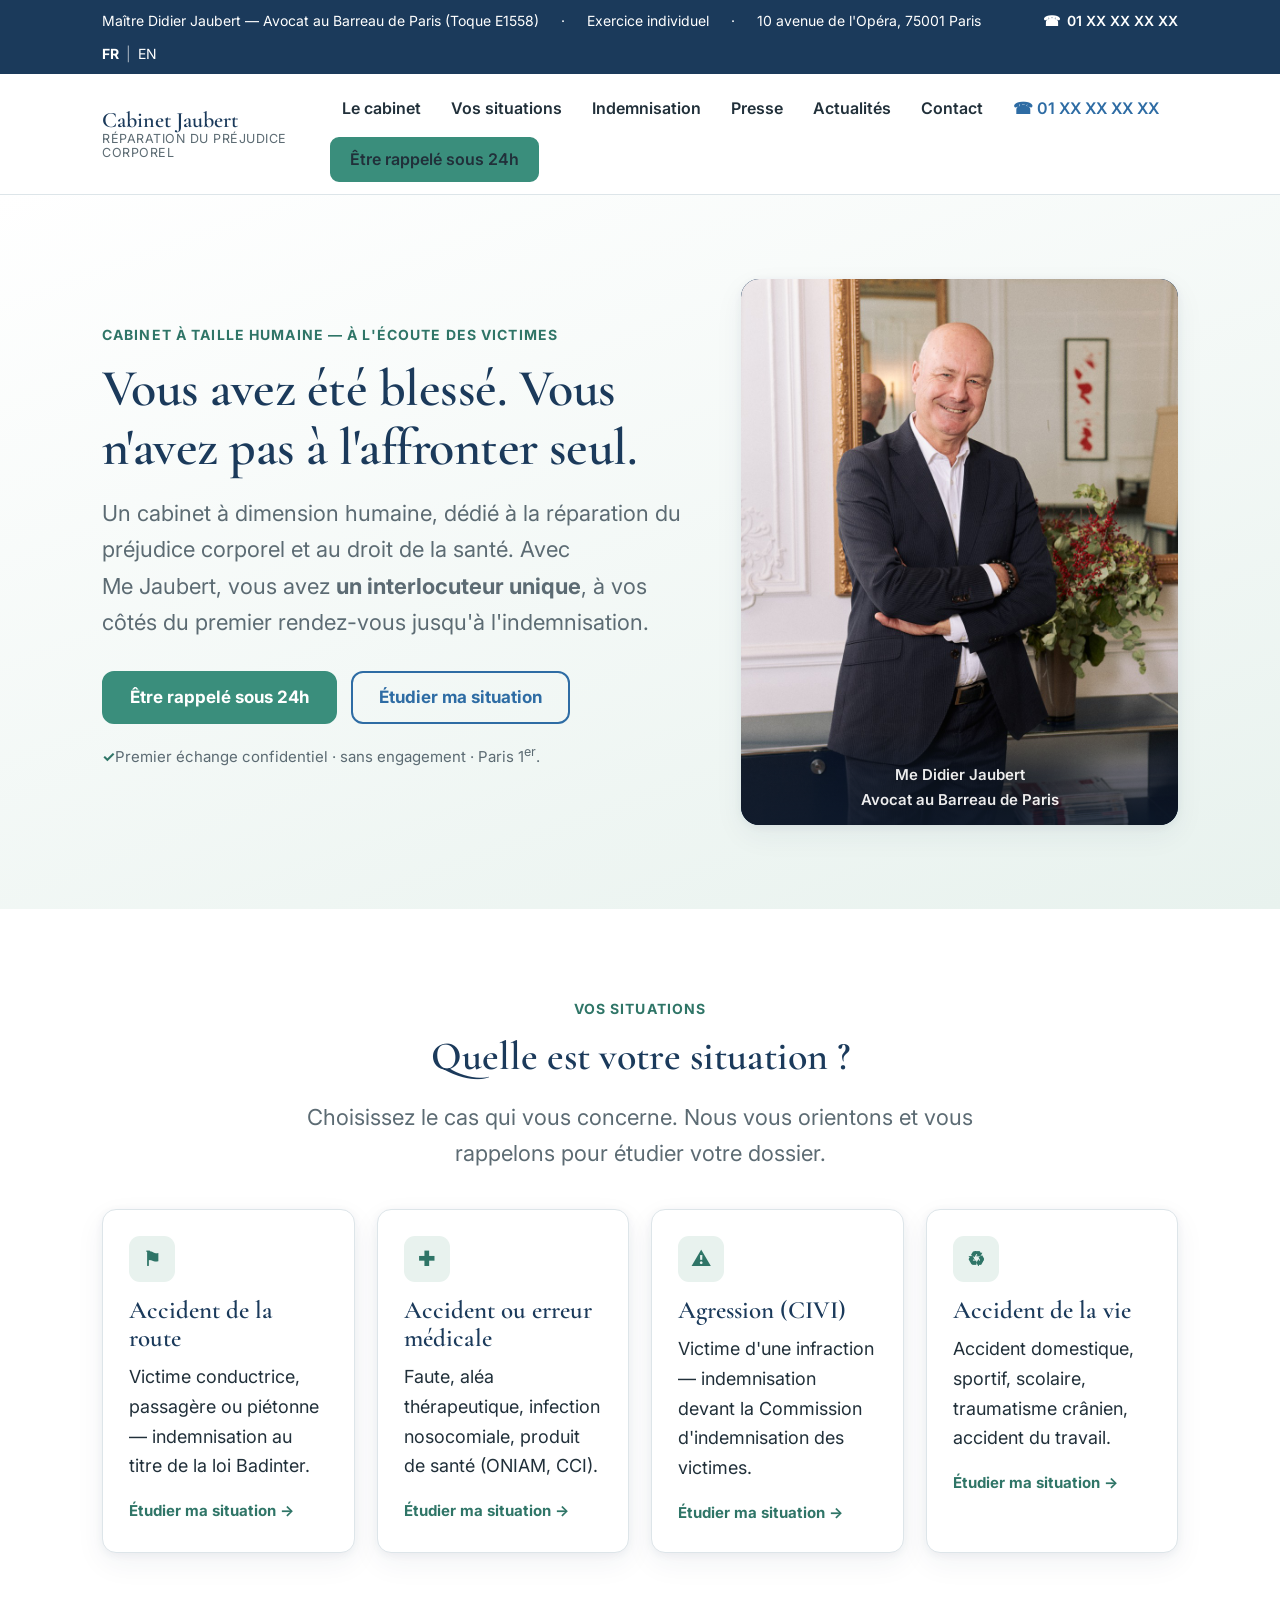
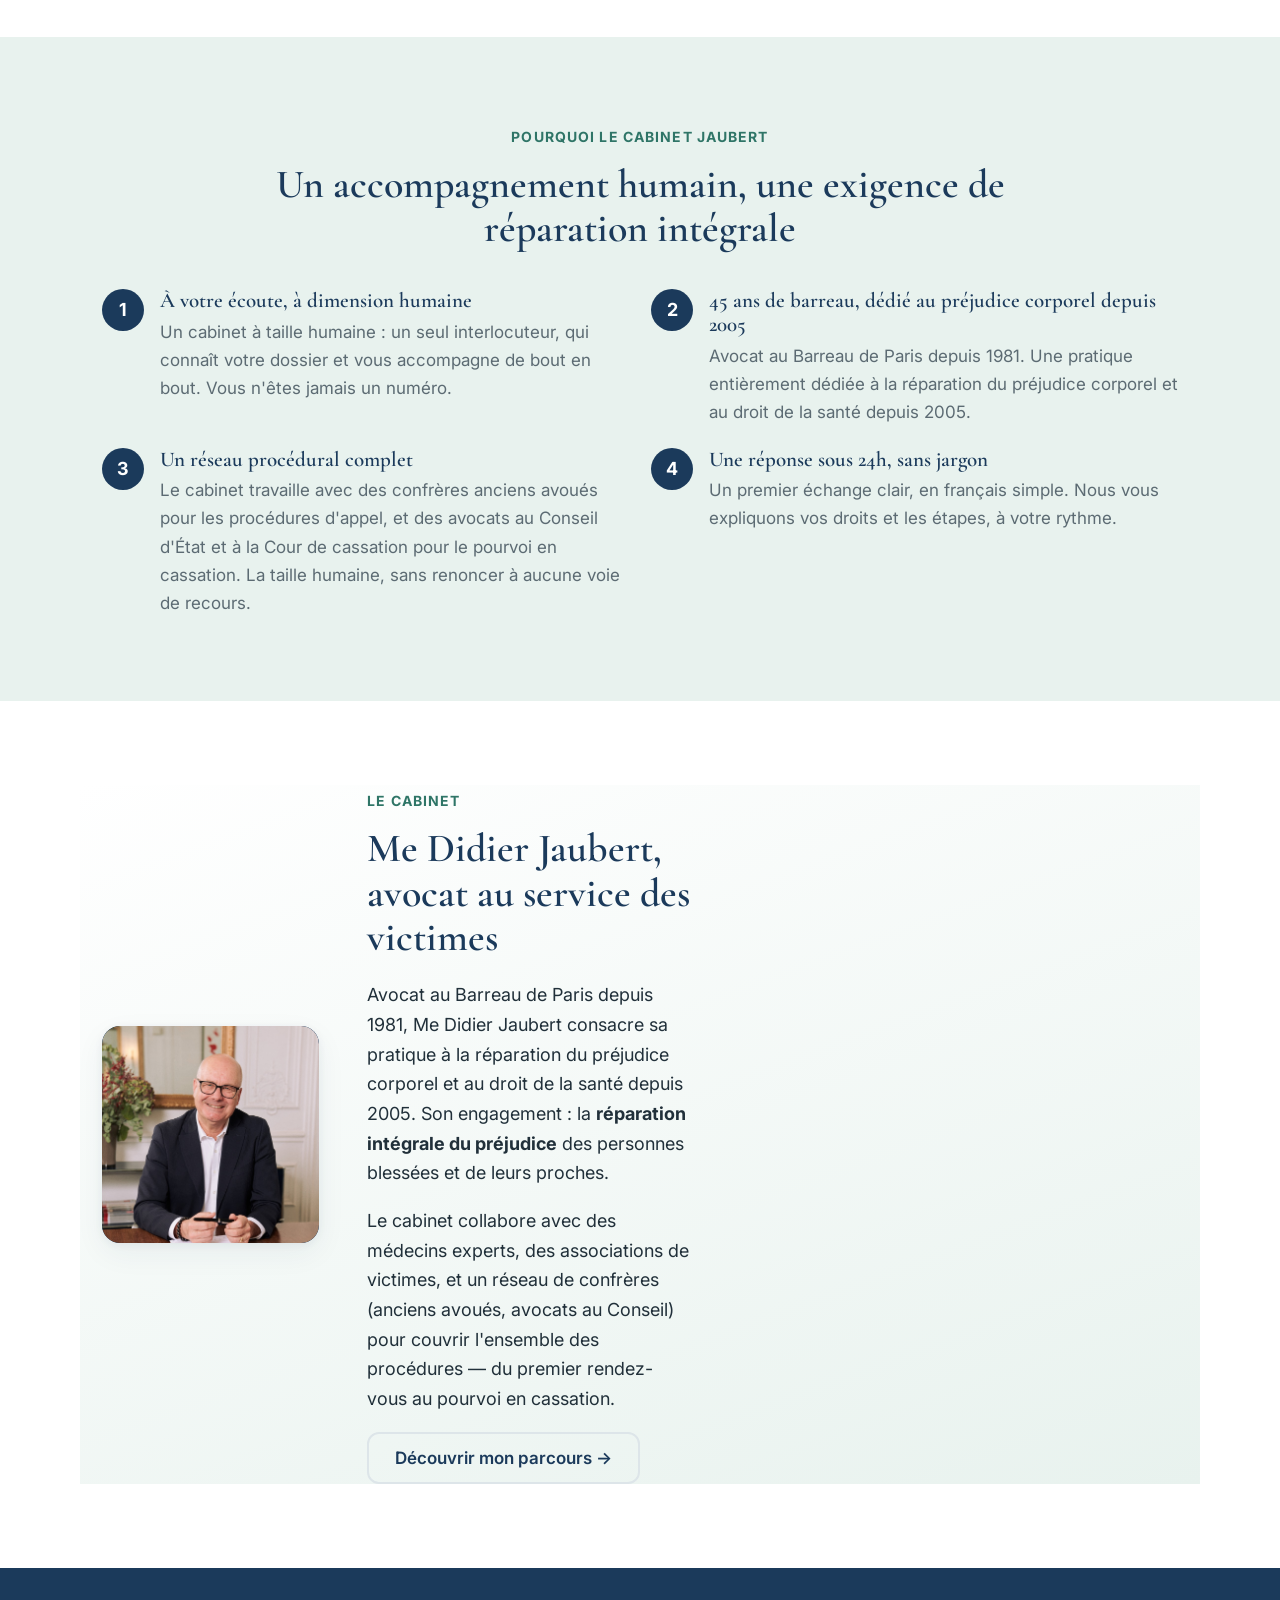
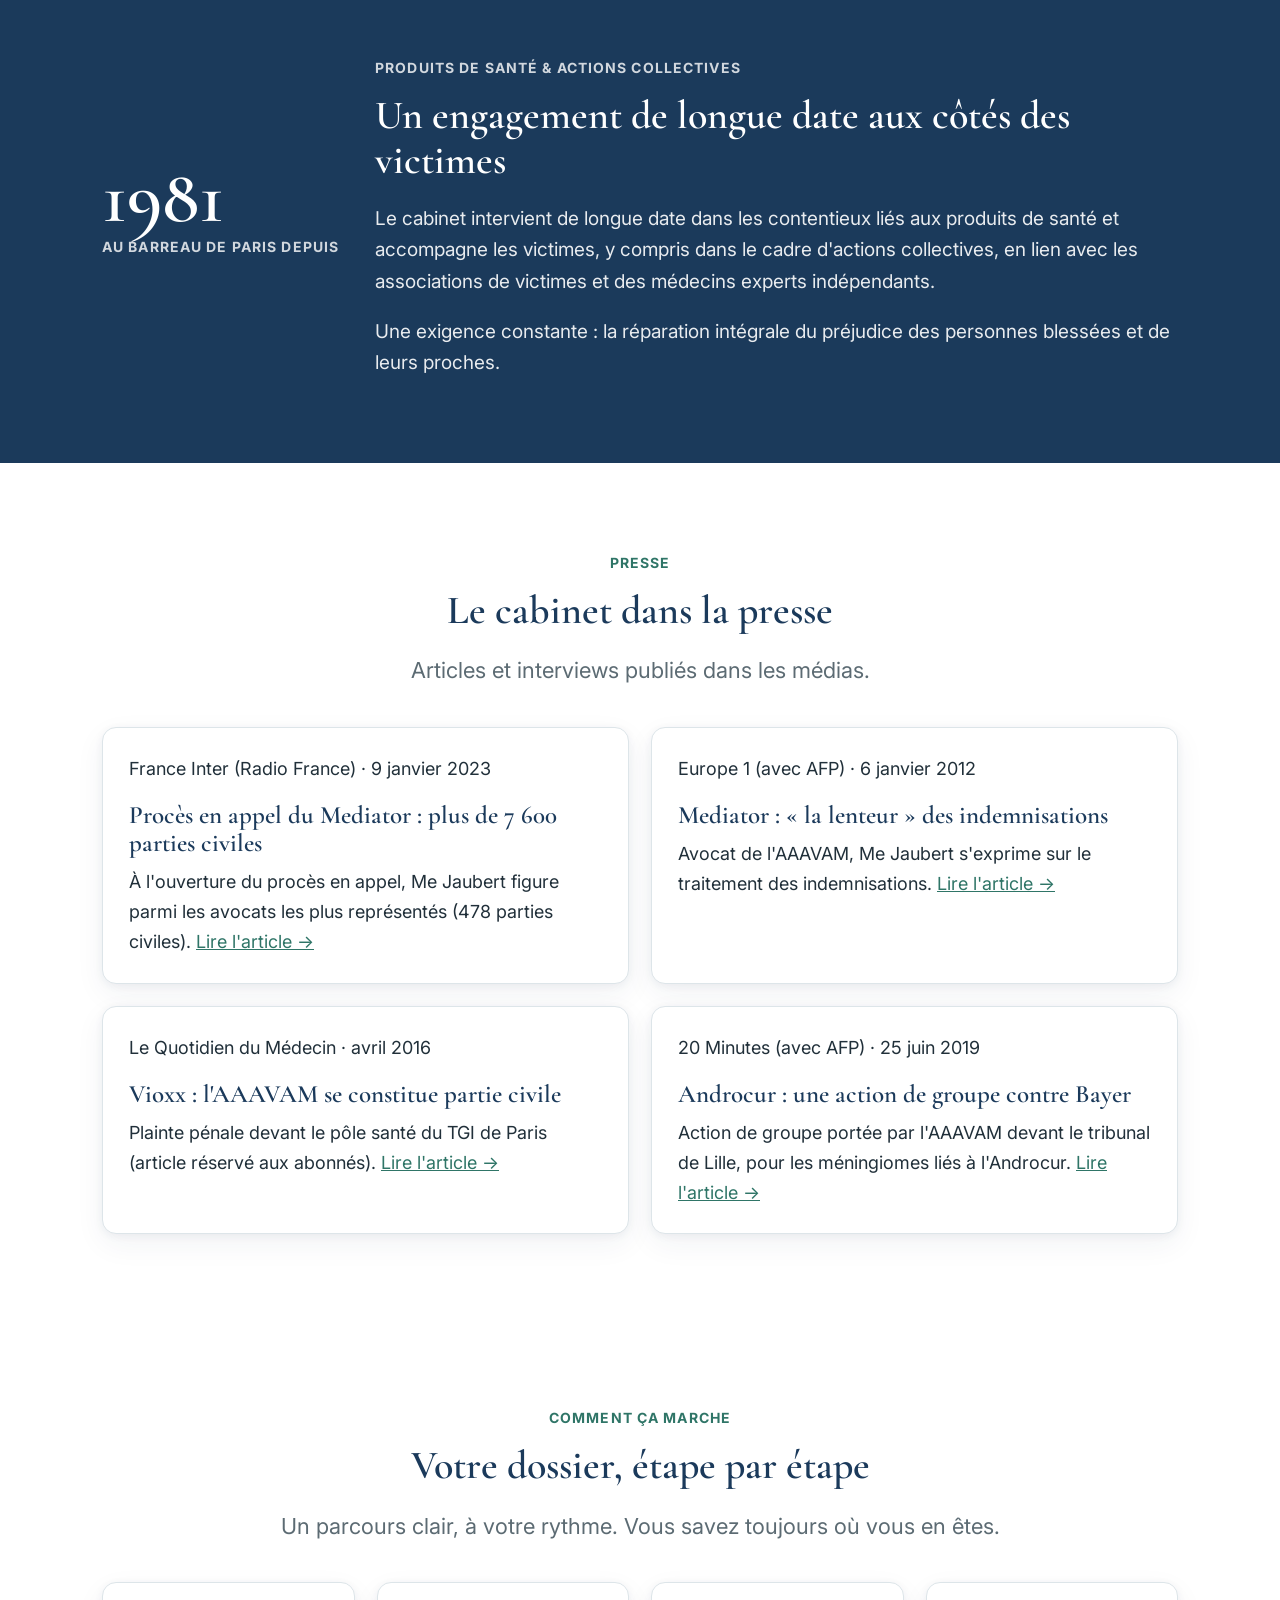
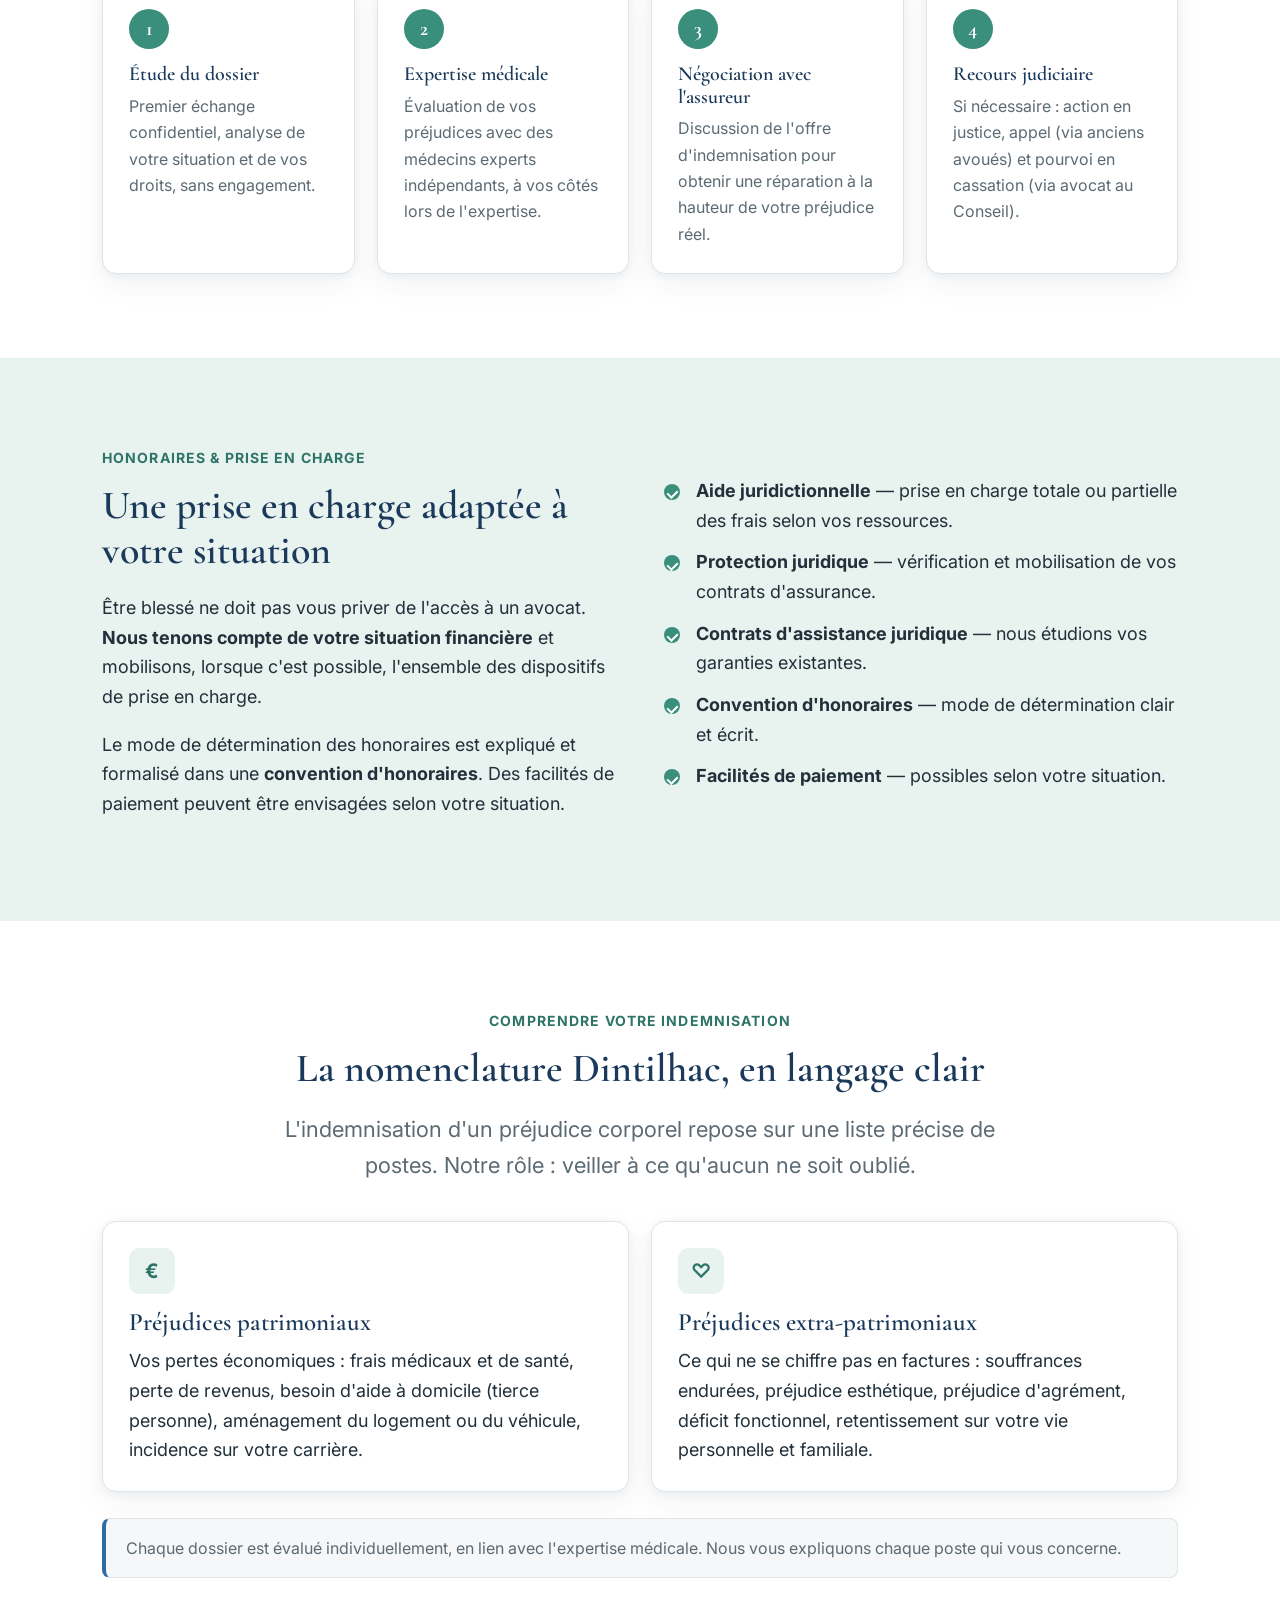
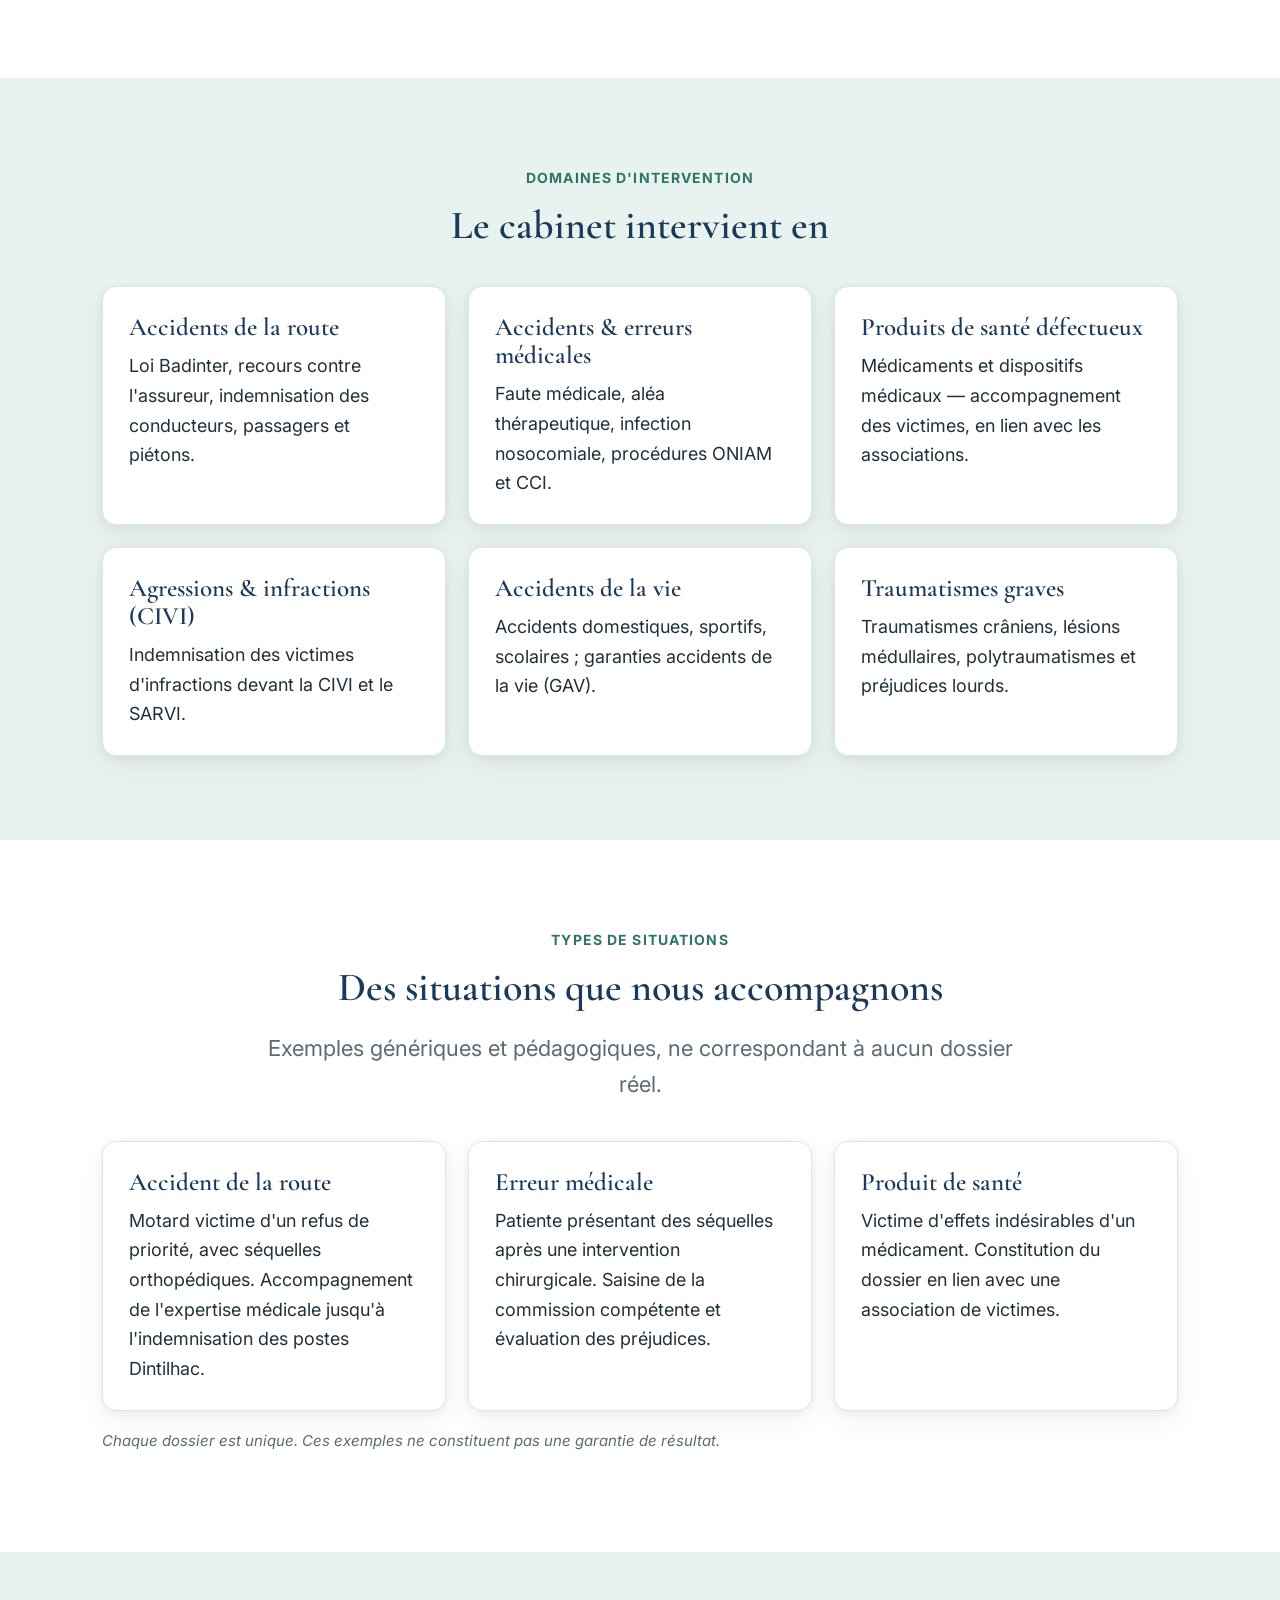
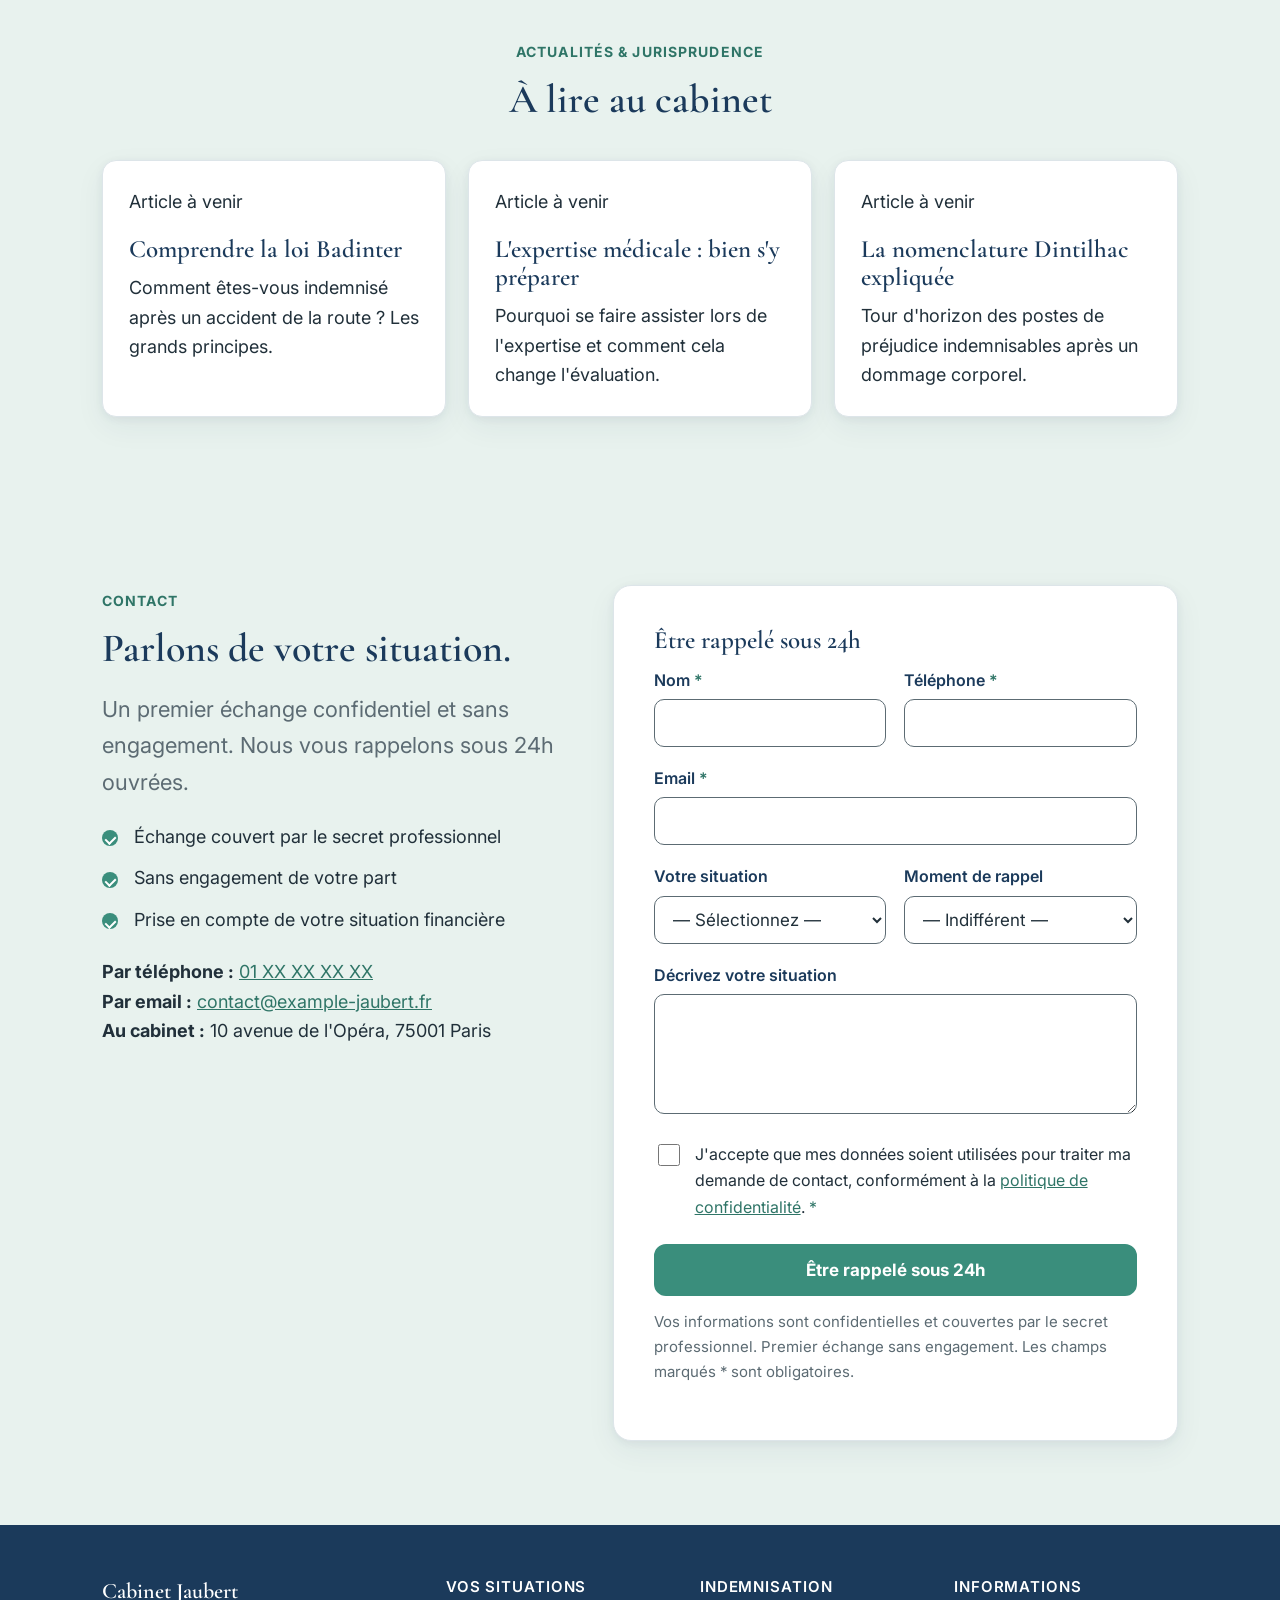
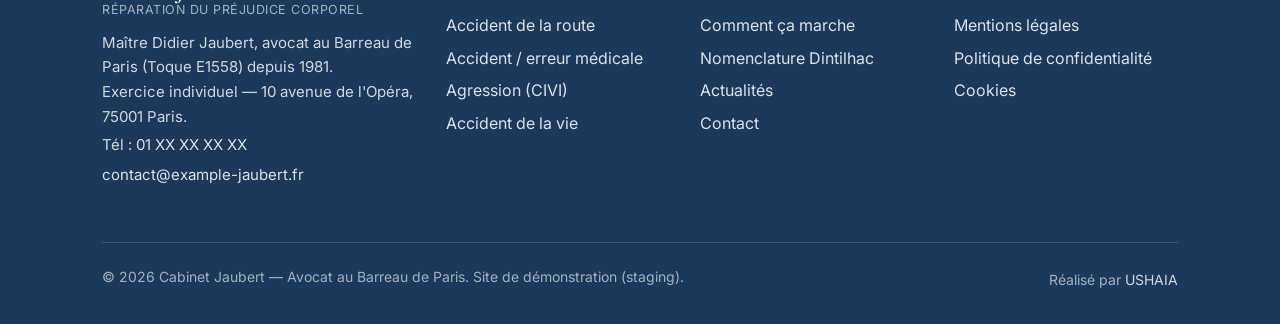
==== commit fa8bcc8e: "Presse : 4 renvois d'après la revue de presse de Me Jaubert (France Inter/Mediator appel, Europe1, L" ====
--- a/index.html
+++ b/index.html
@@ -237,25 +237,35 @@
         <h2 id="presse-titre">Le cabinet dans la presse</h2>
         <p class="lead">Articles et interviews publiés dans les médias.</p>
       </div>
-      <div class="grid grid-3" style="margin-top:38px">
-        <!-- Renvois à des articles de presse PUBLICS (seul vecteur admis, RIN art. 2.2).
-             Liens vérifiés et accessibles ci-dessous. Autres articles à valider par Me Jaubert. -->
+      <div class="grid grid-2" style="margin-top:38px">
+        <!-- Renvois à des articles de presse PUBLICS (seul vecteur admis, RIN art. 2.2),
+             d'après la revue de presse de Me Jaubert. Diffusion par lien (art. 10 RIN),
+             sans reproduction des textes. À publier après validation de l'Ordre. -->
         <article class="card">
-          <p class="more">Europe&nbsp;1 · 6 janvier 2012</p>
+          <p class="more">France Inter (Radio France) · 9 janvier 2023</p>
+          <h3>Procès en appel du Mediator : plus de 7 600 parties civiles</h3>
+          <p>À l'ouverture du procès en appel, Me Jaubert figure parmi les avocats les plus
+            représentés (478 parties civiles).
+            <a href="https://www.radiofrance.fr/franceinter/plus-de-7600-parties-civiles-pour-une-audience-hors-norme-le-proces-en-appel-du-mediator-s-est-ouvert-9432330" target="_blank" rel="noopener">Lire l'article &rarr;</a></p>
+        </article>
+        <article class="card">
+          <p class="more">Europe&nbsp;1 (avec AFP) · 6 janvier 2012</p>
           <h3>Mediator : « la lenteur » des indemnisations</h3>
-          <p>Me Jaubert, avocat de l'AAAVAM, s'exprime sur l'indemnisation des victimes.
+          <p>Avocat de l'AAAVAM, Me Jaubert s'exprime sur le traitement des indemnisations.
             <a href="https://www.europe1.fr/societe/Mediator-lenteur-des-indemnisations-716040" target="_blank" rel="noopener">Lire l'article &rarr;</a></p>
         </article>
         <article class="card">
-          <p class="more">Le Quotidien du Médecin · 4 avril 2016</p>
+          <p class="more">Le Quotidien du Médecin · avril 2016</p>
           <h3>Vioxx : l'AAAVAM se constitue partie civile</h3>
-          <p>L'association, représentée par Me Jaubert, se constitue partie civile (article réservé aux abonnés).
+          <p>Plainte pénale devant le pôle santé du TGI de Paris (article réservé aux abonnés).
             <a href="https://www.lequotidiendumedecin.fr/archives/vioxx-plainte-penale-en-france-laaavam-se-constitue-partie-civile" target="_blank" rel="noopener">Lire l'article &rarr;</a></p>
         </article>
         <article class="card">
-          <p class="more">Presse</p>
-          <h3>D'autres articles à venir</h3>
-          <p>De nouveaux renvois de presse seront référencés ici, après vérification de leur accessibilité.</p>
+          <p class="more">20 Minutes (avec AFP) · 25 juin 2019</p>
+          <h3>Androcur : une action de groupe contre Bayer</h3>
+          <p>Action de groupe portée par l'AAAVAM devant le tribunal de Lille, pour les
+            méningiomes liés à l'Androcur.
+            <a href="https://amavea.org/20-minutes-androcur-les-victimes-lancent-une-action-de-groupe-en-justice-pour-obtenir-reparation/" target="_blank" rel="noopener">Lire l'article &rarr;</a></p>
         </article>
       </div>
     </div>
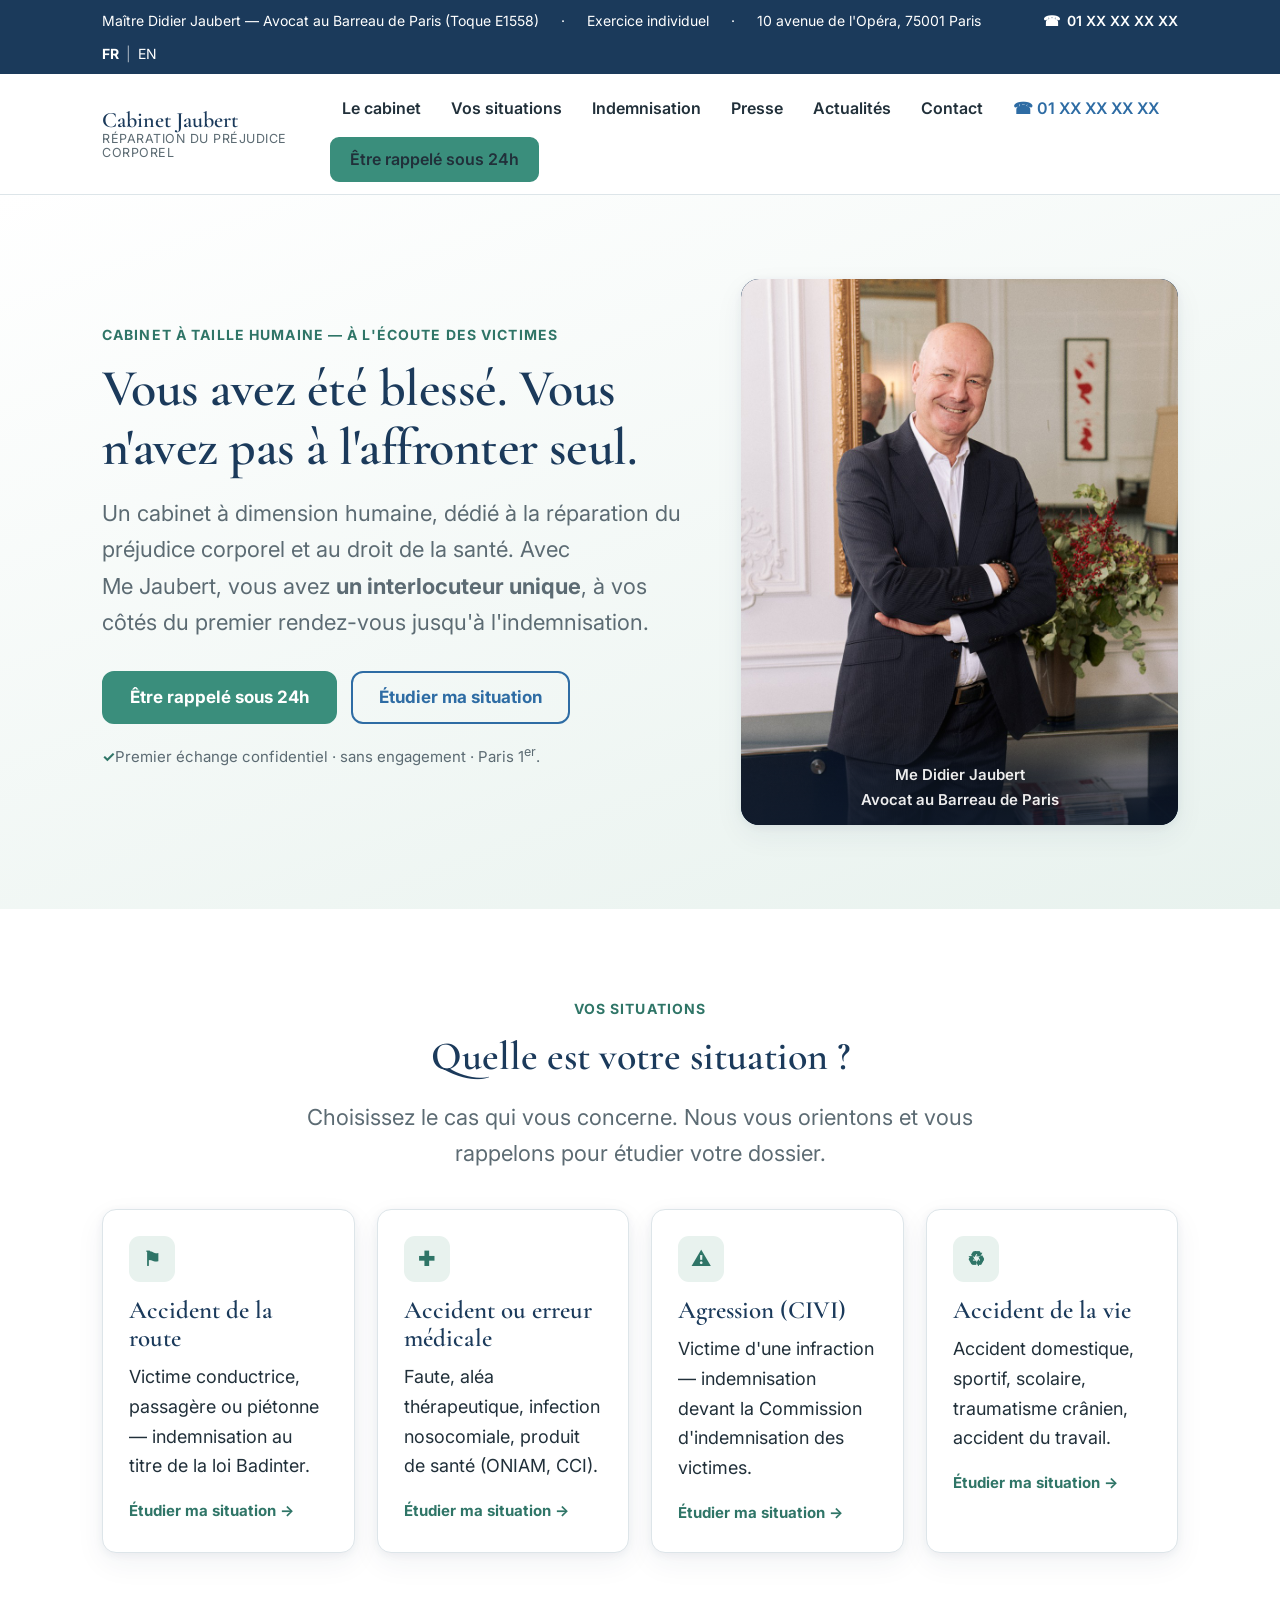
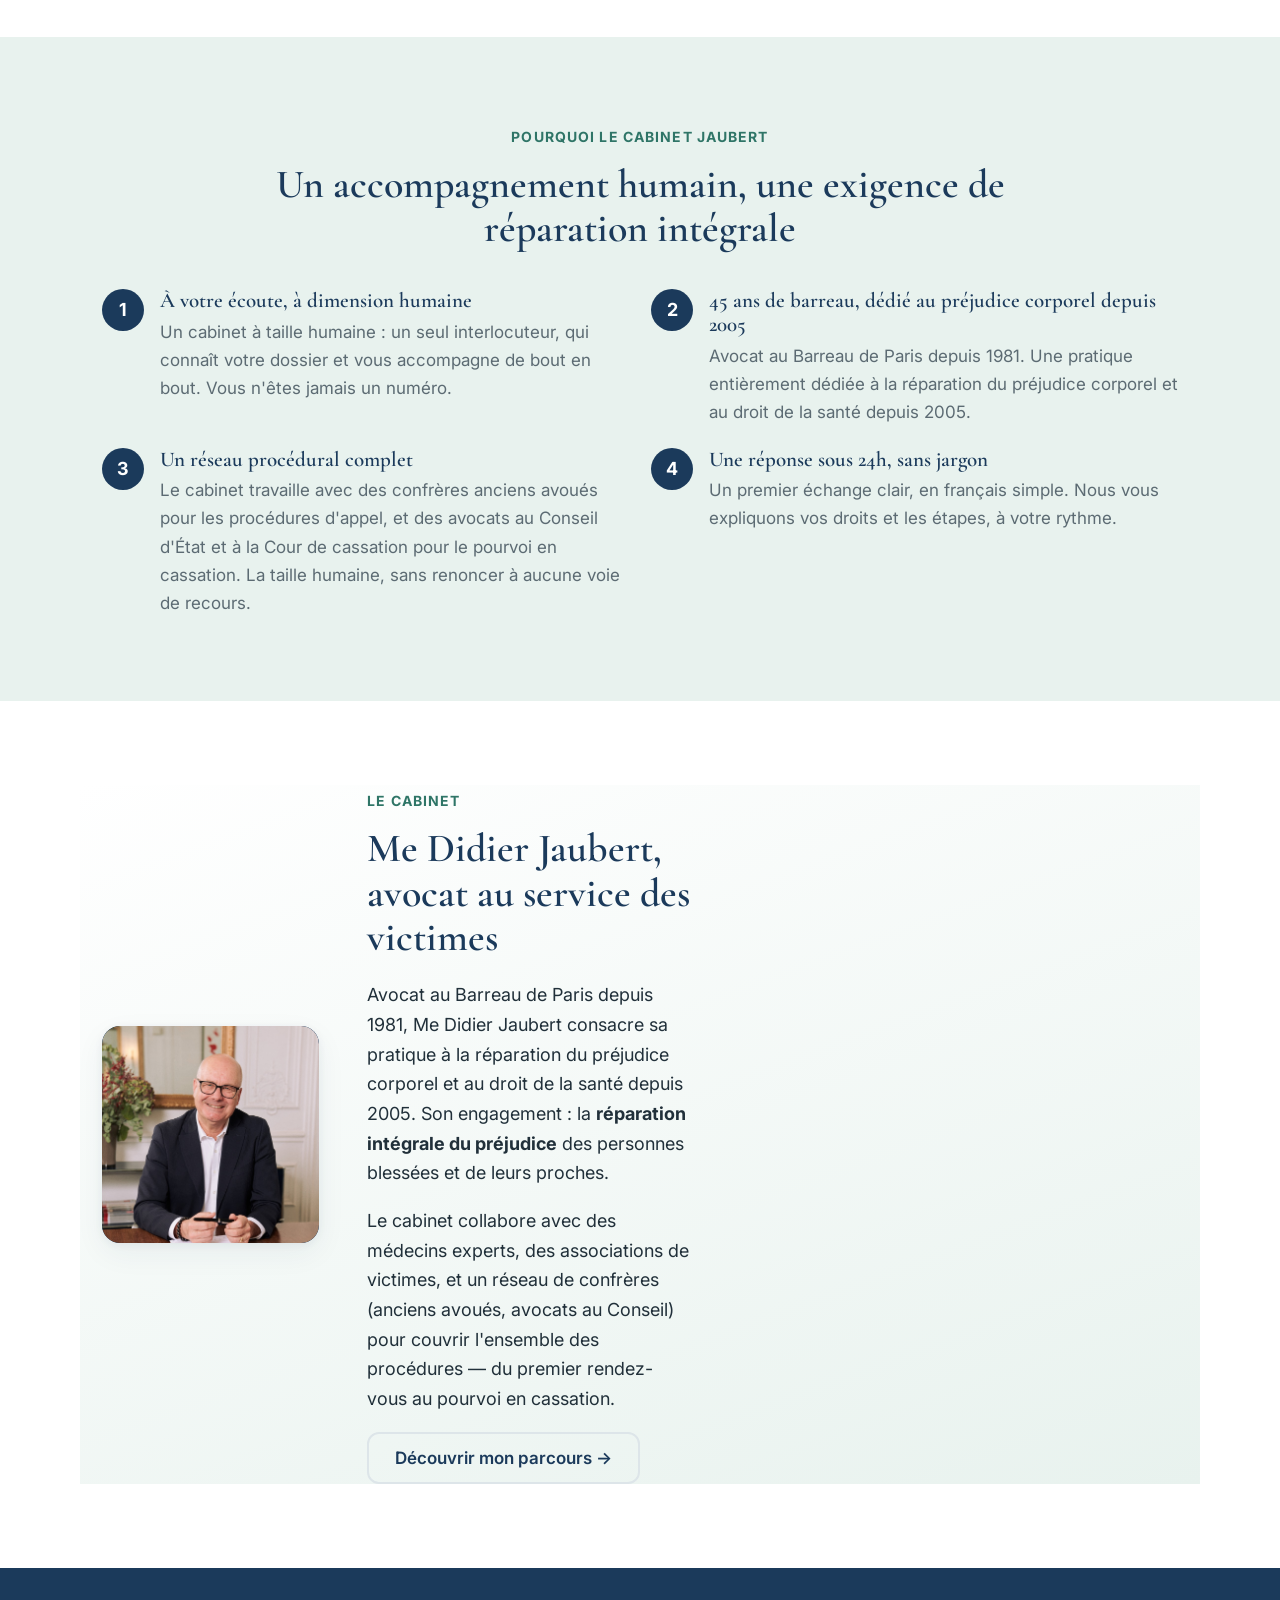
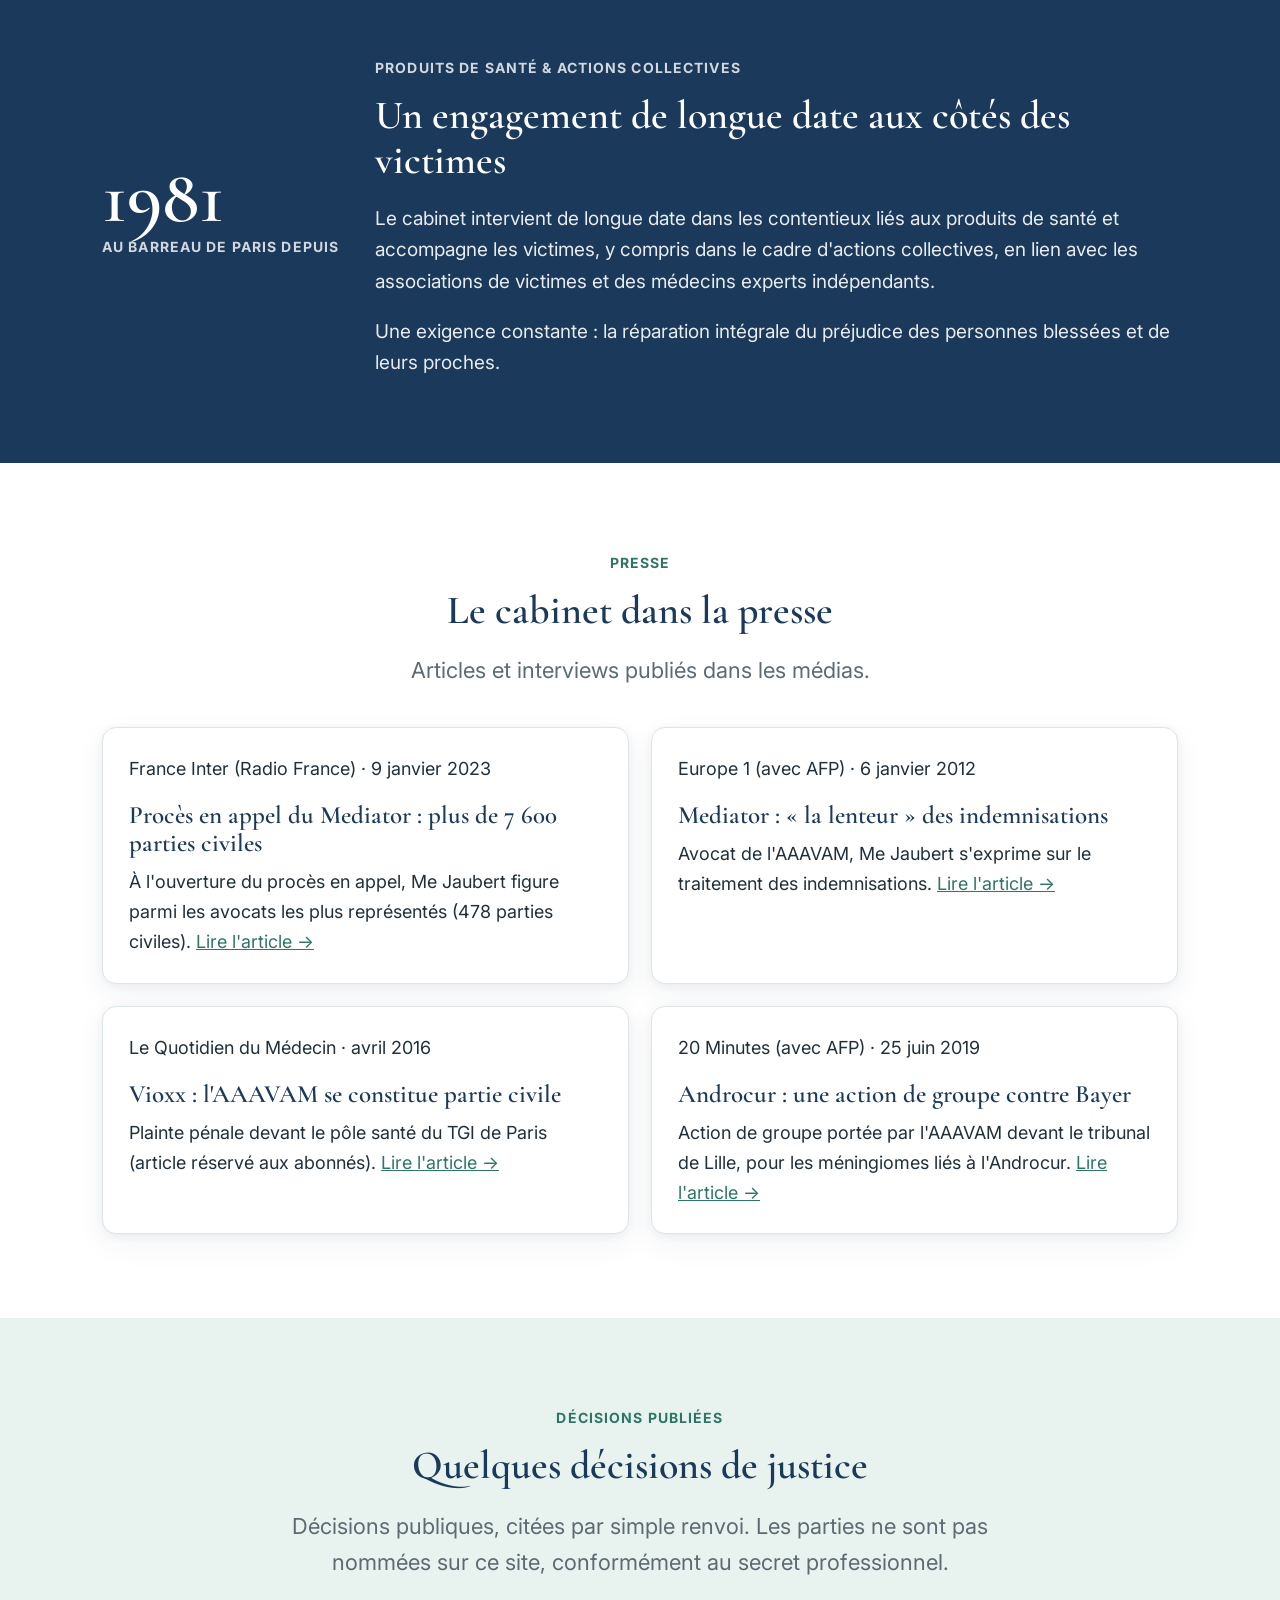
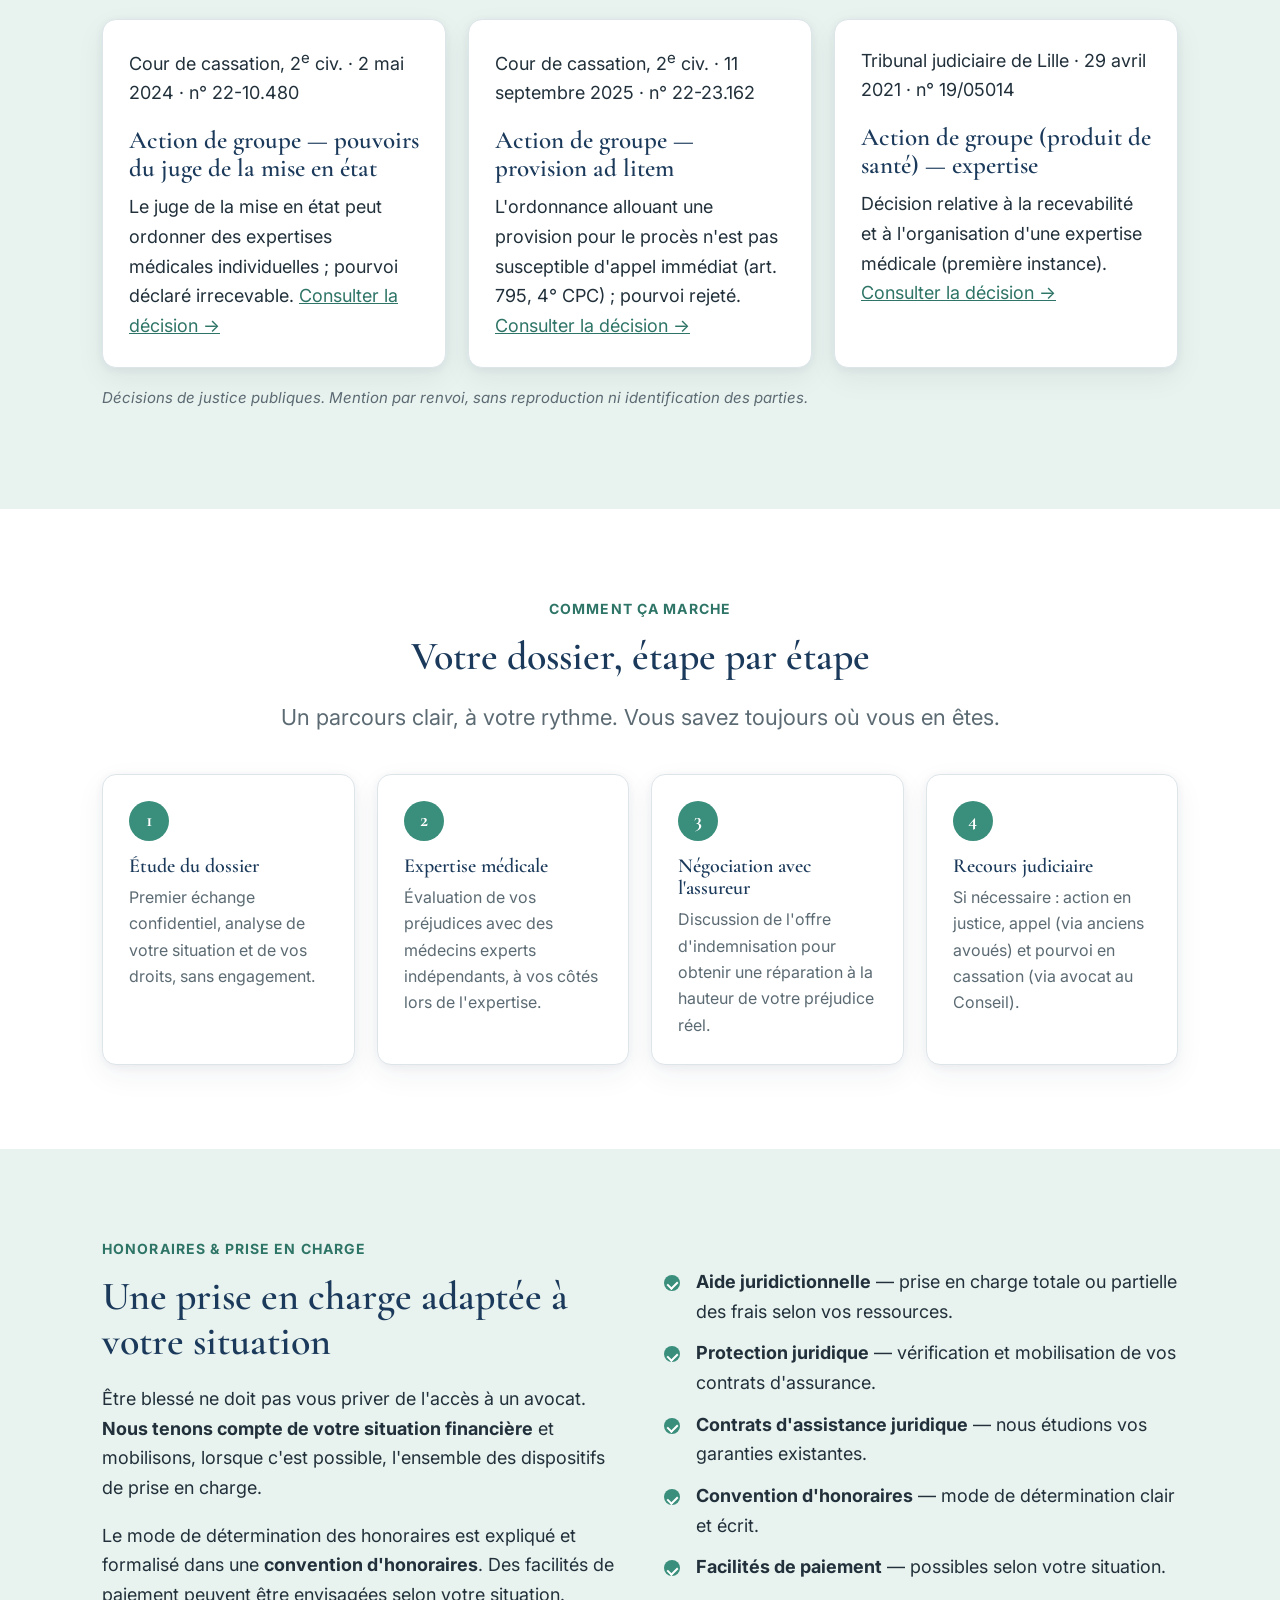
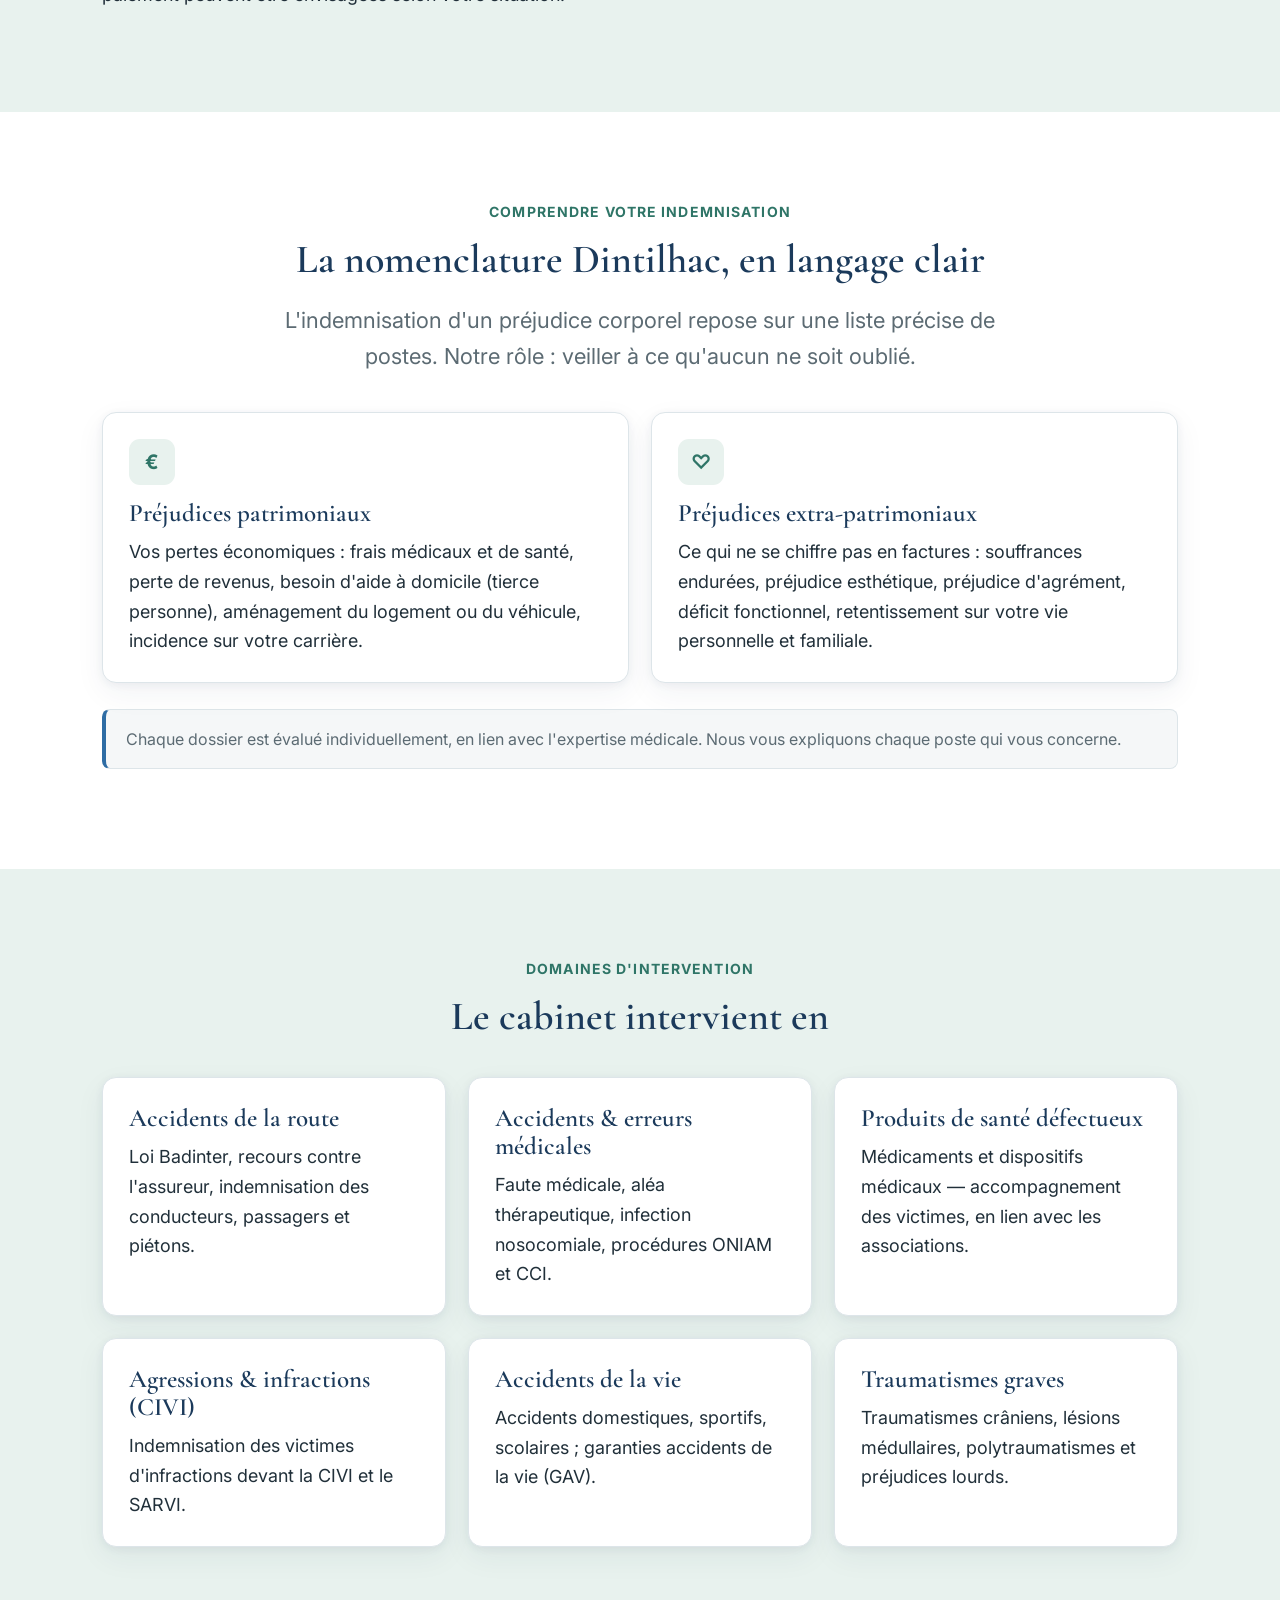
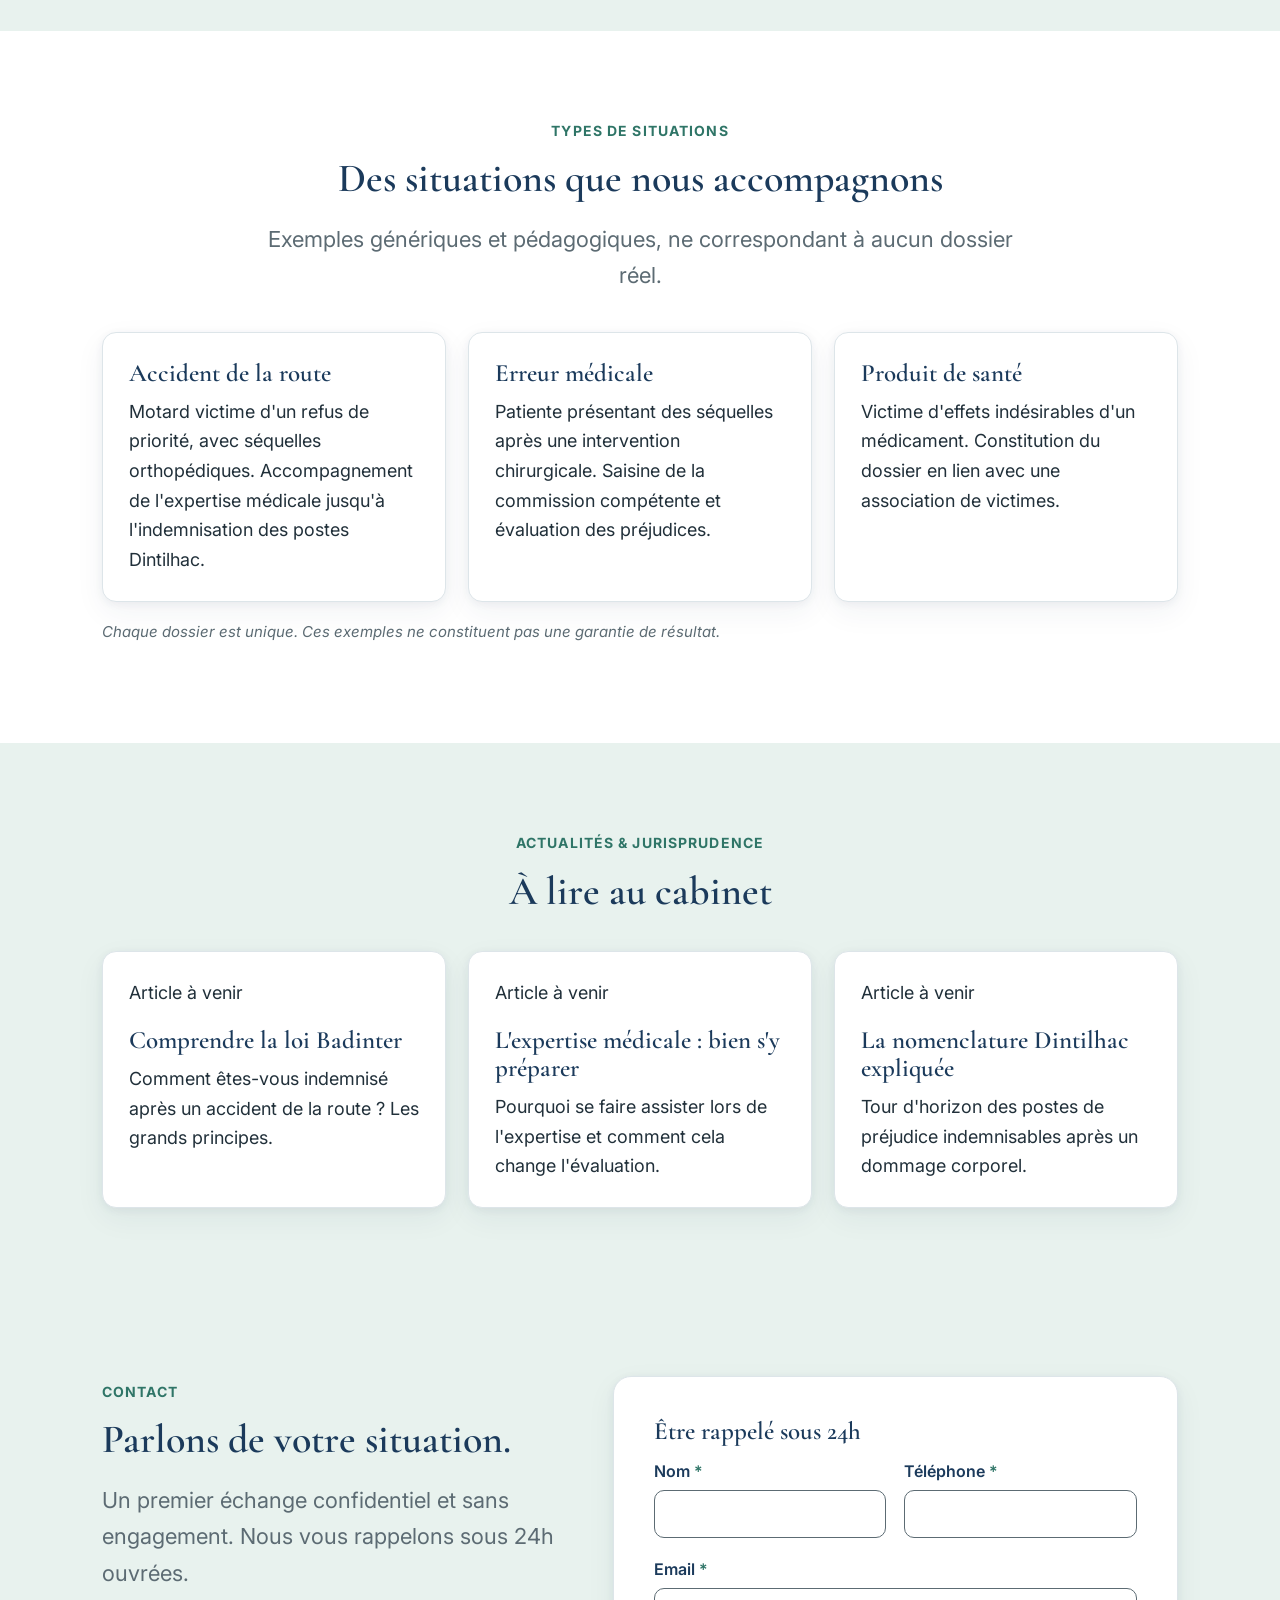
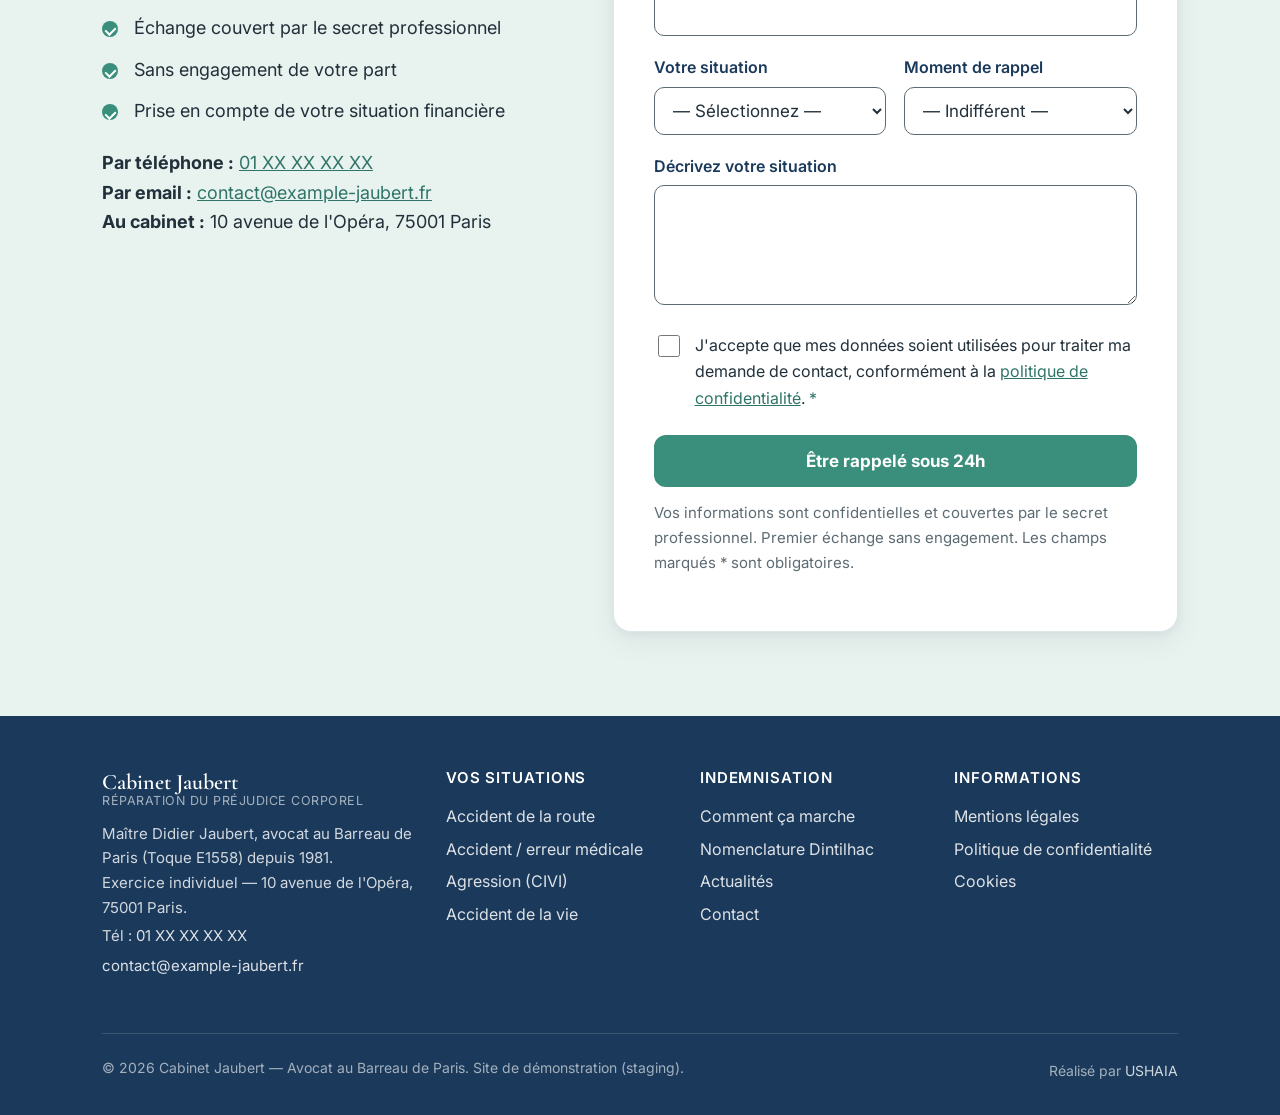
==== commit 42d2c71b: "Ajout rubrique « Décisions publiées » (3 décisions, anonymisées, renvoi par lien) Co-Authored-By: Cl" ====
--- a/index.html
+++ b/index.html
@@ -268,6 +268,47 @@
             <a href="https://amavea.org/20-minutes-androcur-les-victimes-lancent-une-action-de-groupe-en-justice-pour-obtenir-reparation/" target="_blank" rel="noopener">Lire l'article &rarr;</a></p>
         </article>
       </div>
+    </div>
+  </section>
+
+  <!-- ==========================================================
+       SECTION 7 ter — Décisions de justice publiées (anonymisées ; renvoi par lien).
+       Décisions publiques ; parties NON nommées ici (secret professionnel).
+       AVANT PRODUCTION : accord du client requis (vade-mecum) ; anonymisation déjà faite.
+       ========================================================== -->
+  <section id="decisions" class="section-tint" aria-labelledby="decisions-titre">
+    <div class="wrap">
+      <div class="center narrow">
+        <span class="eyebrow">Décisions publiées</span>
+        <h2 id="decisions-titre">Quelques décisions de justice</h2>
+        <p class="lead">Décisions publiques, citées par simple renvoi. Les parties ne sont pas
+          nommées sur ce site, conformément au secret professionnel.</p>
+      </div>
+      <div class="grid grid-3" style="margin-top:38px">
+        <article class="card">
+          <p class="more">Cour de cassation, 2<sup>e</sup> civ. · 2 mai 2024 · n° 22-10.480</p>
+          <h3>Action de groupe — pouvoirs du juge de la mise en état</h3>
+          <p>Le juge de la mise en état peut ordonner des expertises médicales individuelles ;
+            pourvoi déclaré irrecevable.
+            <a href="https://www.courdecassation.fr/decision/66332ca4cbff4d0008b074b9" target="_blank" rel="noopener">Consulter la décision &rarr;</a></p>
+        </article>
+        <article class="card">
+          <p class="more">Cour de cassation, 2<sup>e</sup> civ. · 11 septembre 2025 · n° 22-23.162</p>
+          <h3>Action de groupe — provision ad litem</h3>
+          <p>L'ordonnance allouant une provision pour le procès n'est pas susceptible d'appel
+            immédiat (art. 795, 4° CPC) ; pourvoi rejeté.
+            <a href="https://www.courdecassation.fr/decision/export/632412d905769e2d4ddbaf96/1" target="_blank" rel="noopener">Consulter la décision &rarr;</a></p>
+        </article>
+        <article class="card">
+          <p class="more">Tribunal judiciaire de Lille · 29 avril 2021 · n° 19/05014</p>
+          <h3>Action de groupe (produit de santé) — expertise</h3>
+          <p>Décision relative à la recevabilité et à l'organisation d'une expertise médicale
+            (première instance).
+            <a href="https://www.doctrine.fr/d/TJ/Lille/2021/U9F1C605BF6973C89E422" target="_blank" rel="noopener">Consulter la décision &rarr;</a></p>
+        </article>
+      </div>
+      <p class="disclaimer">Décisions de justice publiques. Mention par renvoi, sans
+        reproduction ni identification des parties.</p>
     </div>
   </section>
 
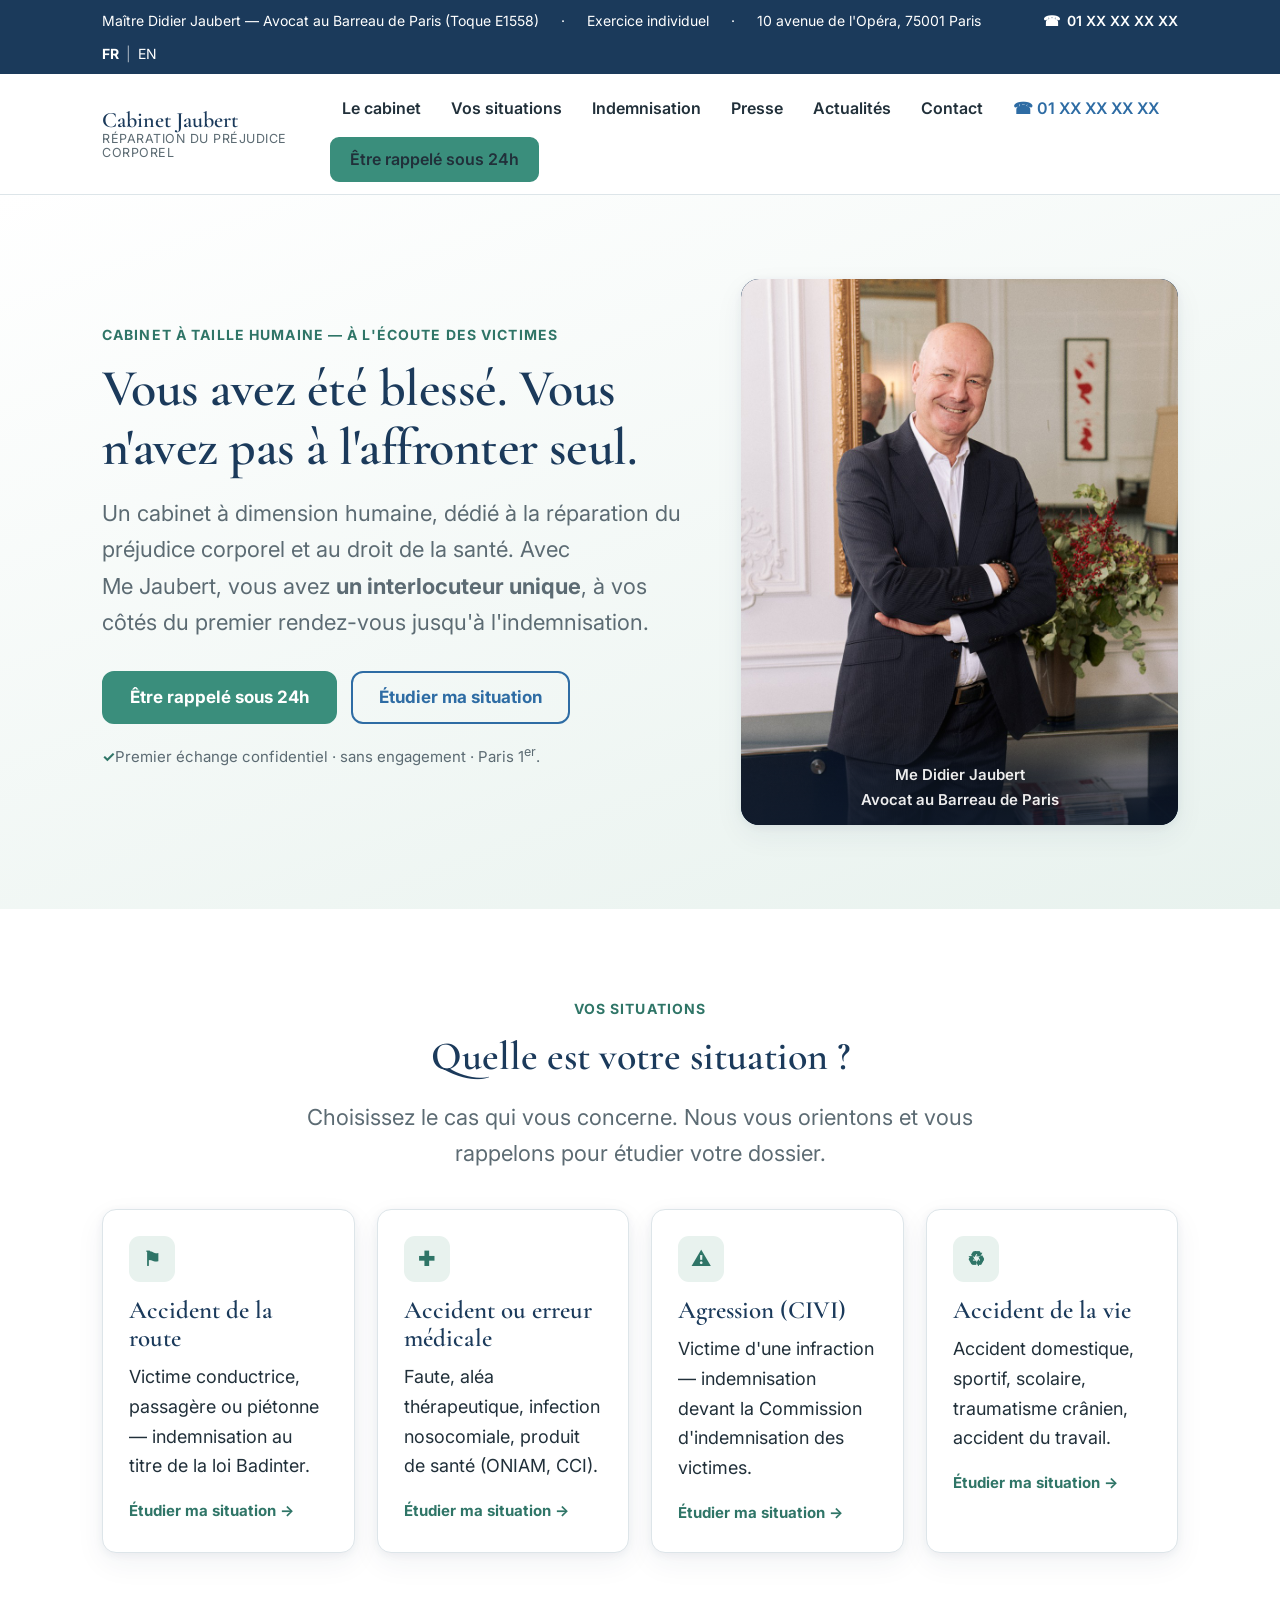
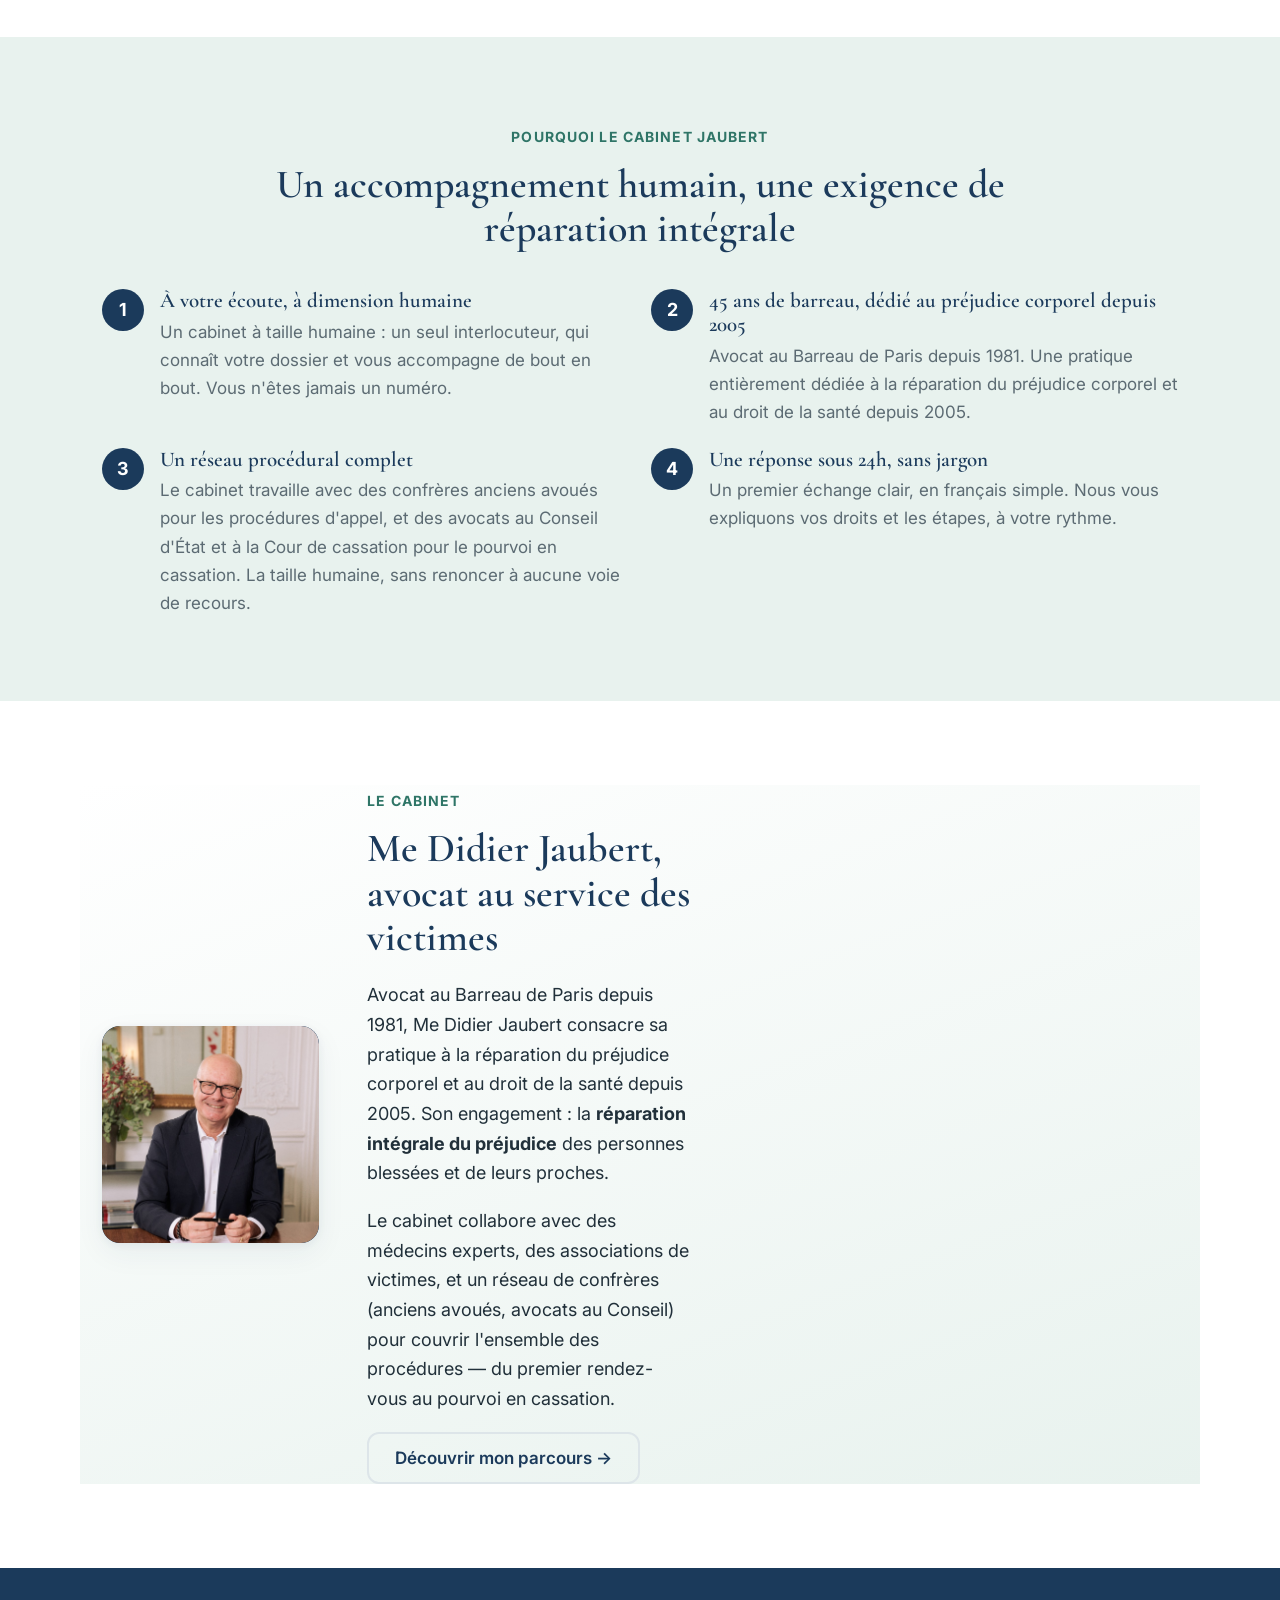
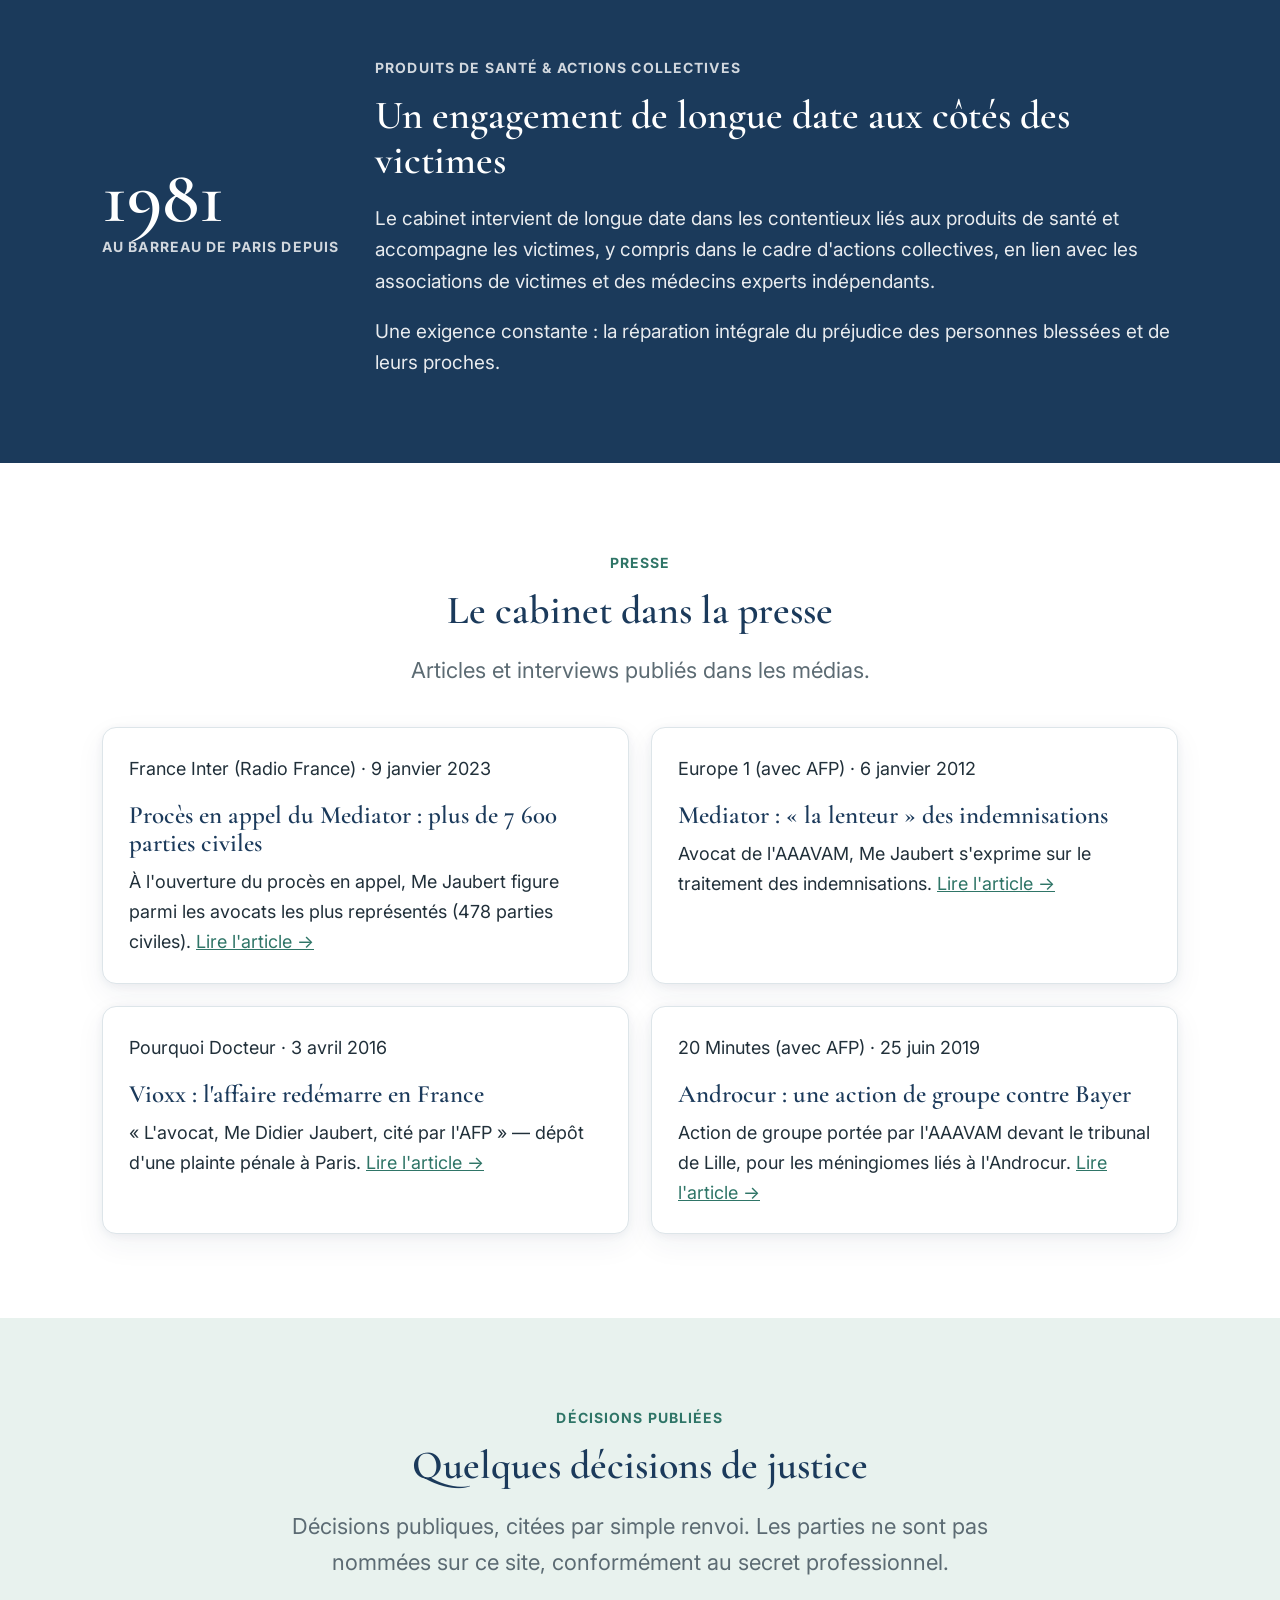
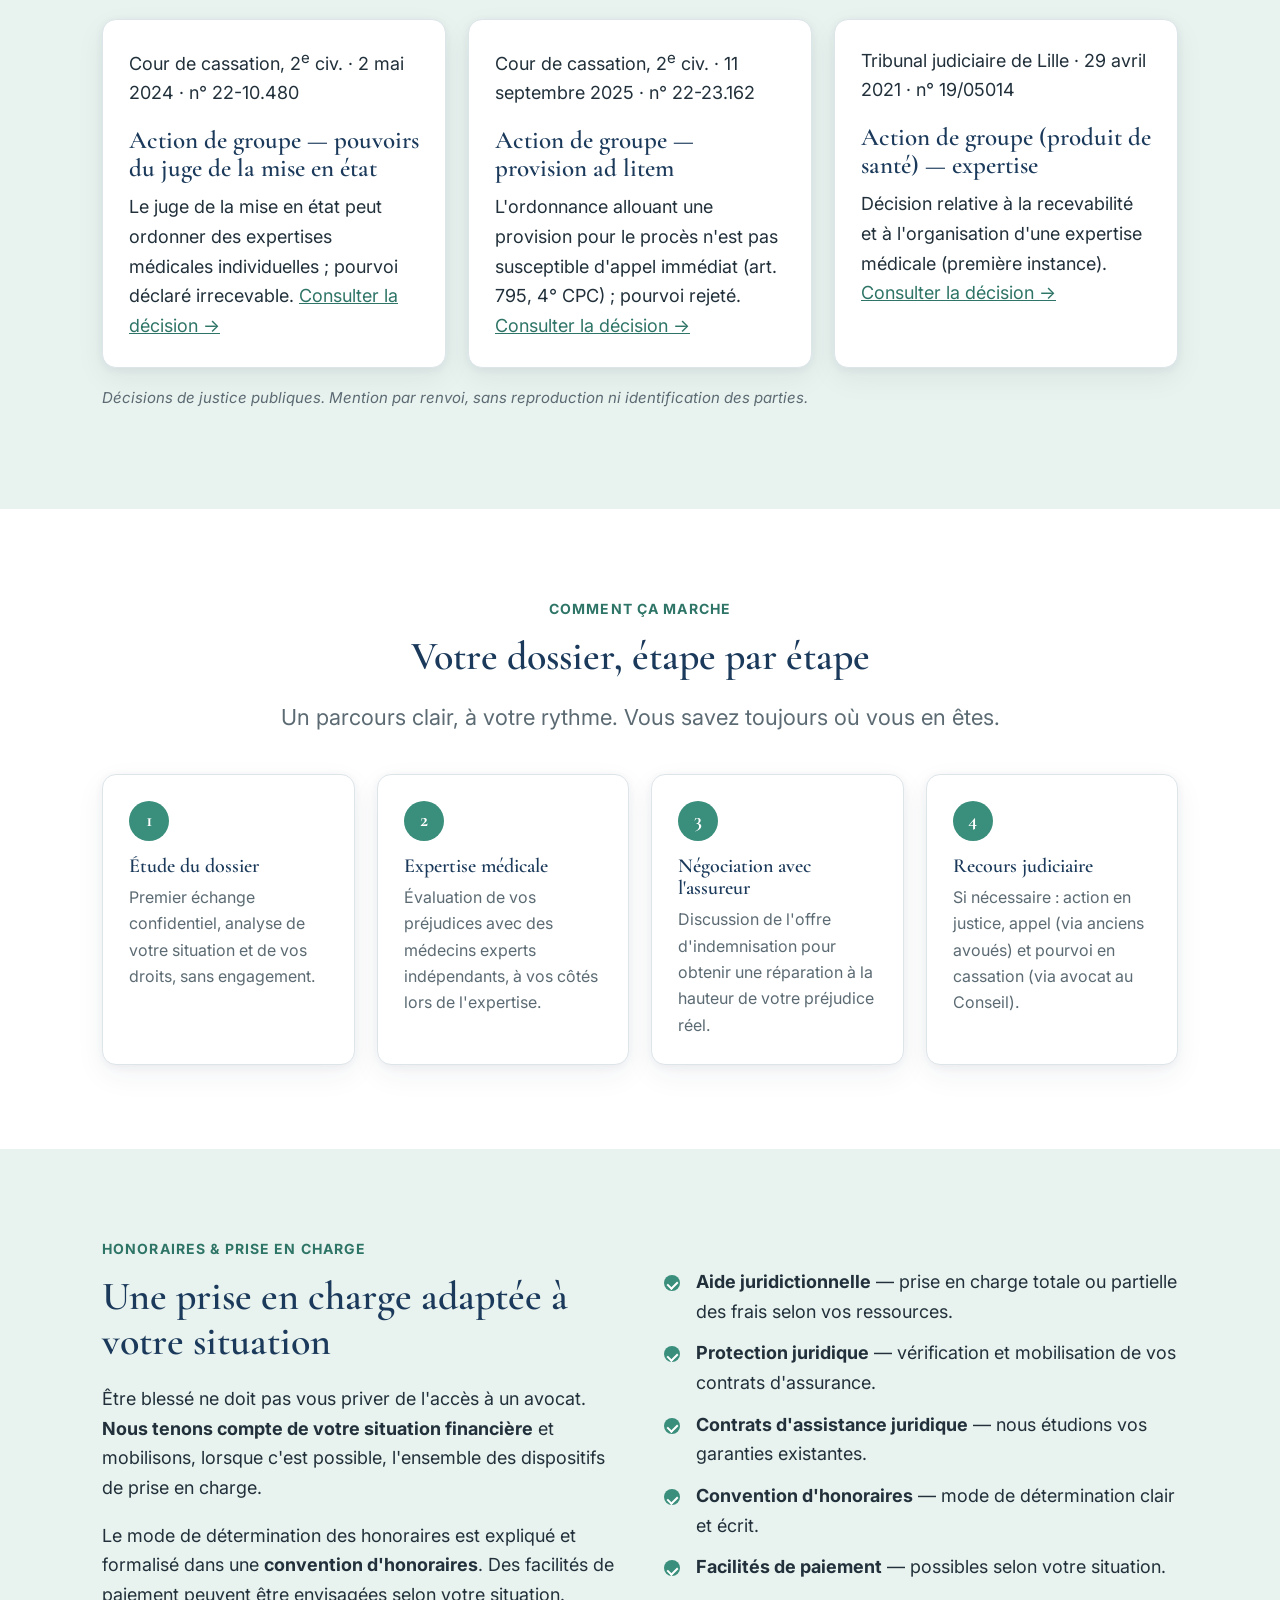
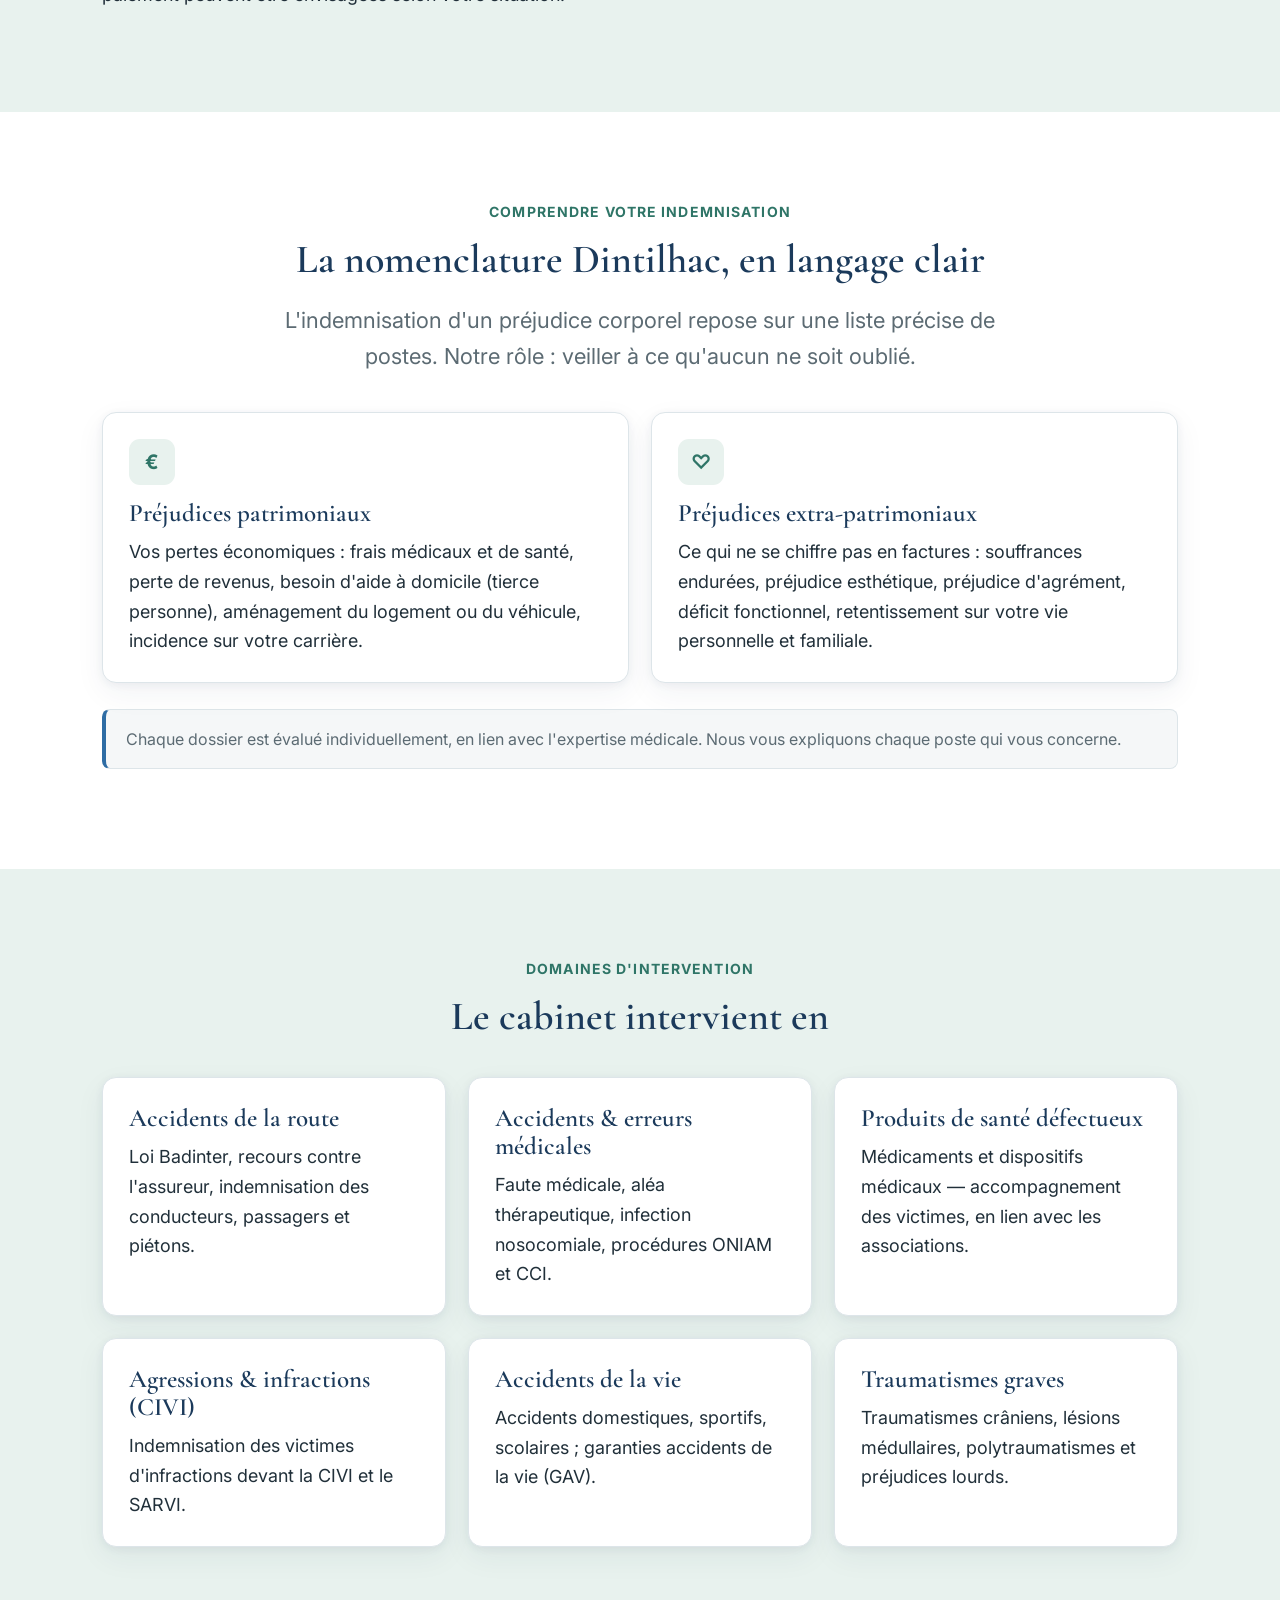
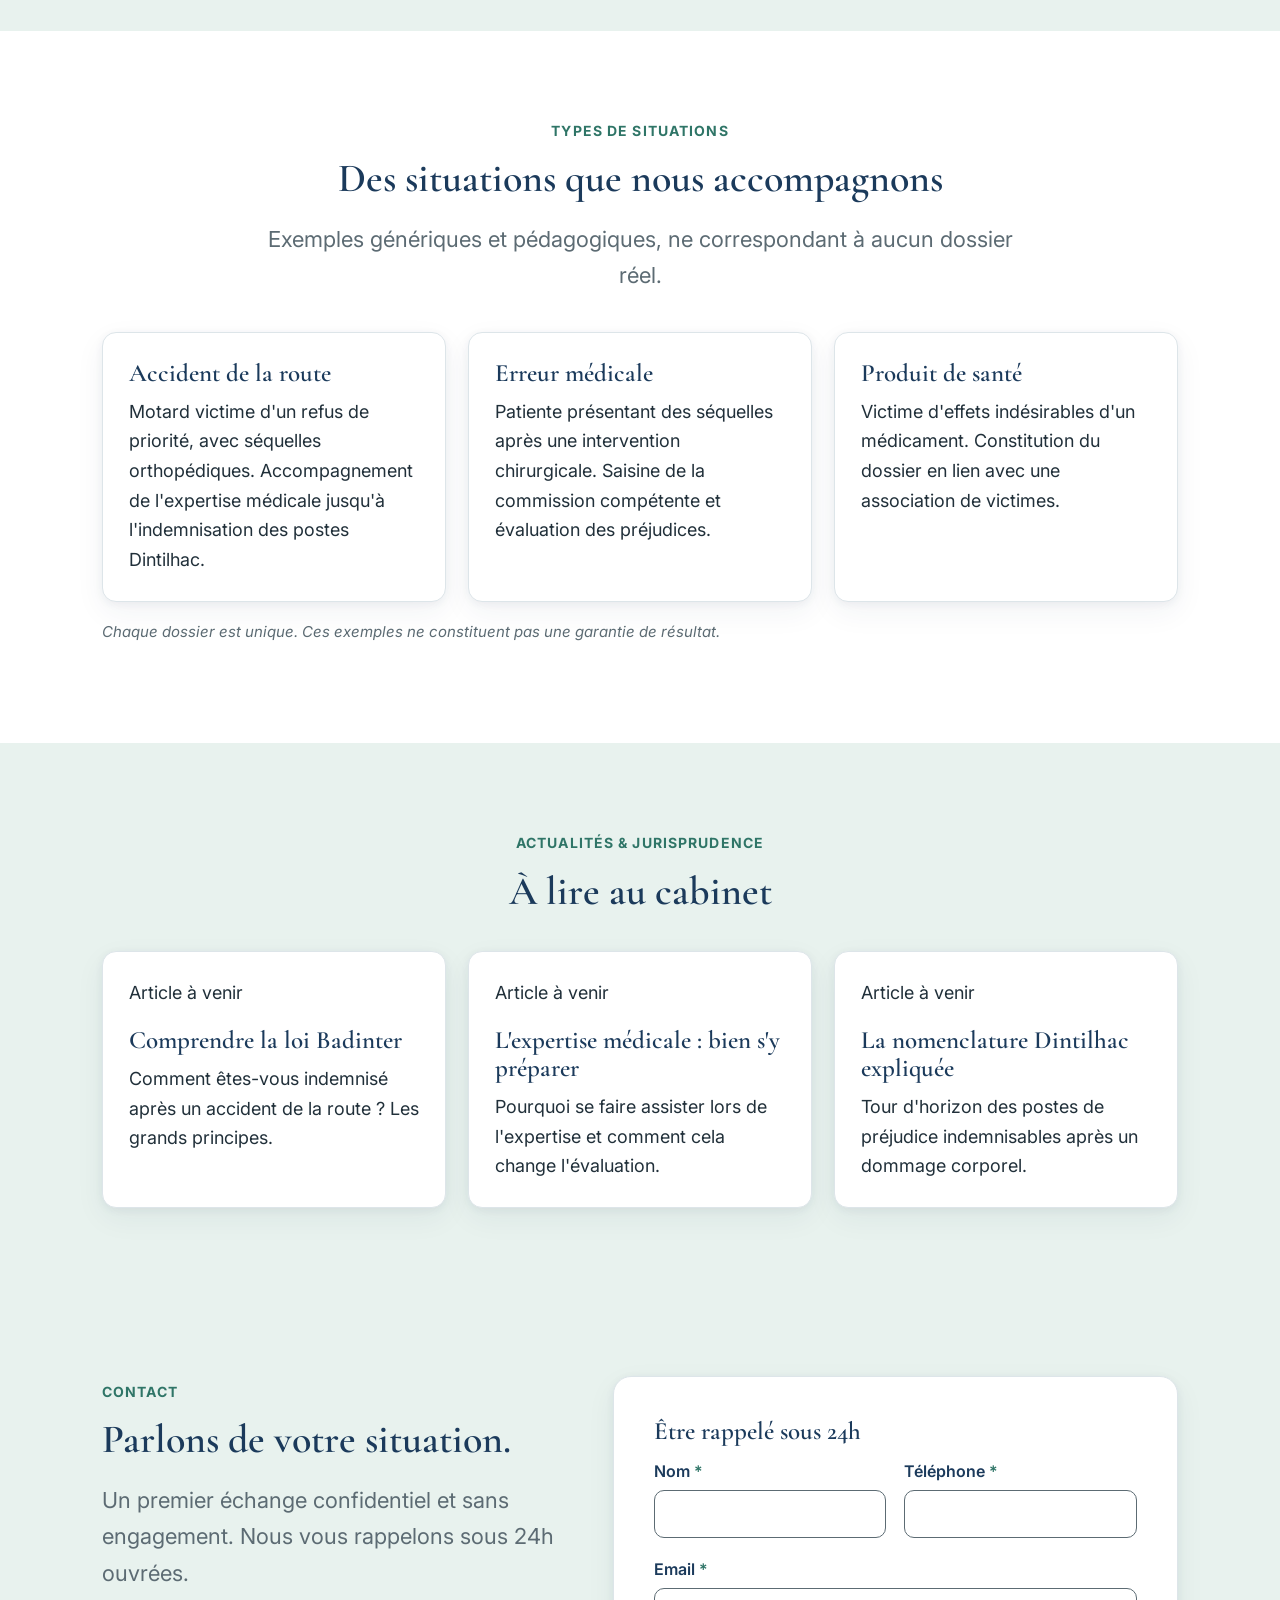
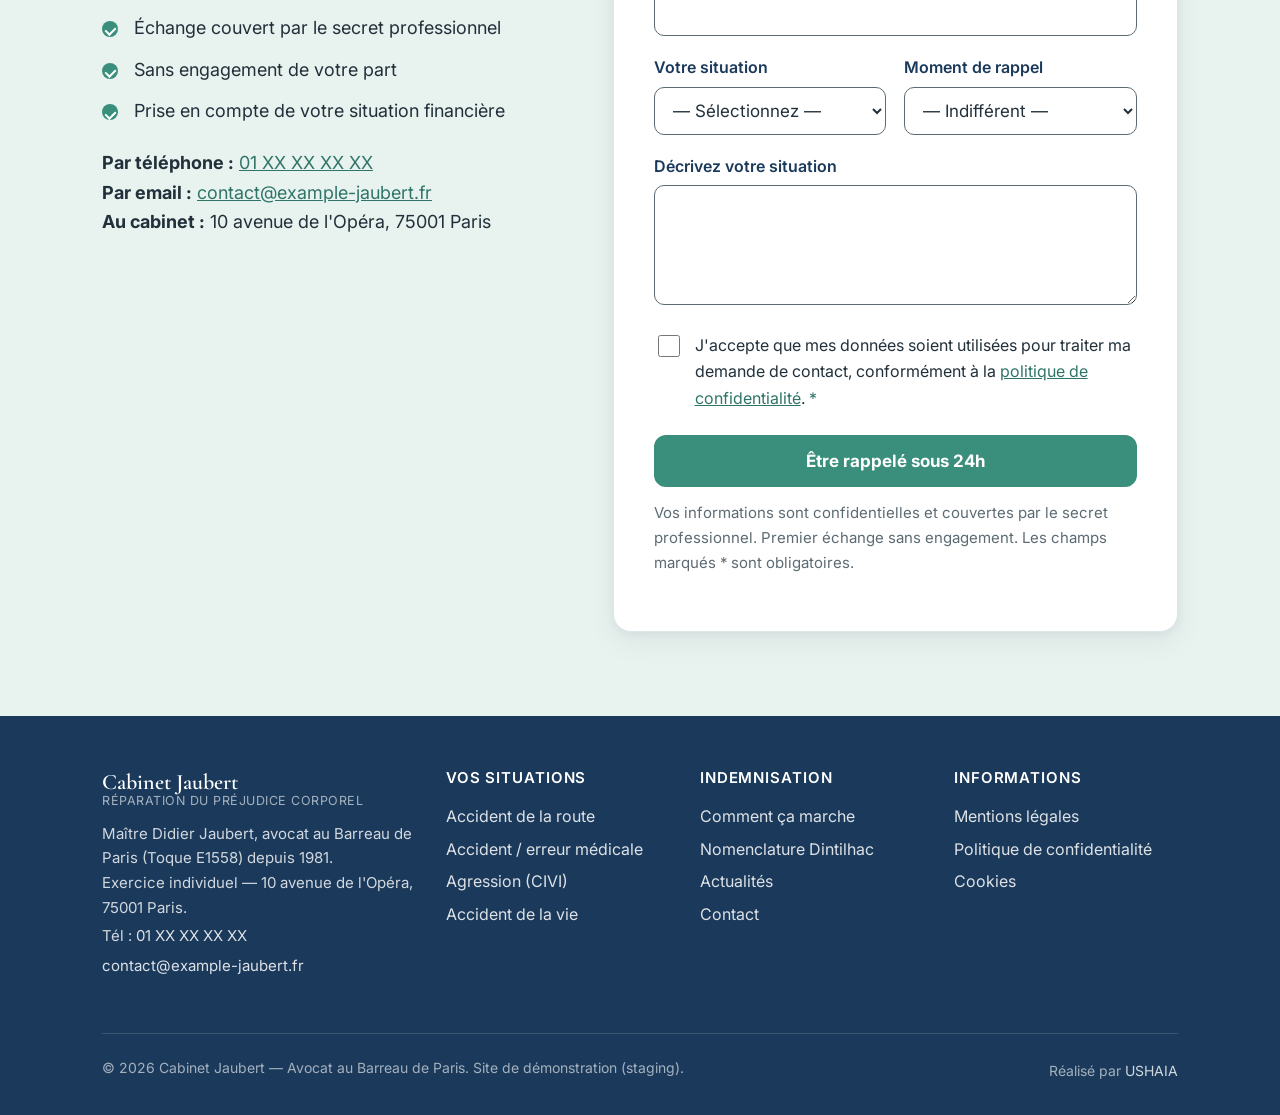
==== commit 85feb7a9: "Presse : Vioxx — renvoi accessible Pourquoi Docteur (nomme Me Jaubert) au lieu du Quotidien (abonnés" ====
--- a/index.html
+++ b/index.html
@@ -255,10 +255,10 @@
             <a href="https://www.europe1.fr/societe/Mediator-lenteur-des-indemnisations-716040" target="_blank" rel="noopener">Lire l'article &rarr;</a></p>
         </article>
         <article class="card">
-          <p class="more">Le Quotidien du Médecin · avril 2016</p>
-          <h3>Vioxx : l'AAAVAM se constitue partie civile</h3>
-          <p>Plainte pénale devant le pôle santé du TGI de Paris (article réservé aux abonnés).
-            <a href="https://www.lequotidiendumedecin.fr/archives/vioxx-plainte-penale-en-france-laaavam-se-constitue-partie-civile" target="_blank" rel="noopener">Lire l'article &rarr;</a></p>
+          <p class="more">Pourquoi Docteur · 3 avril 2016</p>
+          <h3>Vioxx : l'affaire redémarre en France</h3>
+          <p>« L'avocat, Me Didier Jaubert, cité par l'AFP » — dépôt d'une plainte pénale à Paris.
+            <a href="https://www.pourquoidocteur.fr/Articles/Question-d-actu/14950-Anti-inflammatoire-Vioxx-l-affaire-redemarre-en-France" target="_blank" rel="noopener">Lire l'article &rarr;</a></p>
         </article>
         <article class="card">
           <p class="more">20 Minutes (avec AFP) · 25 juin 2019</p>
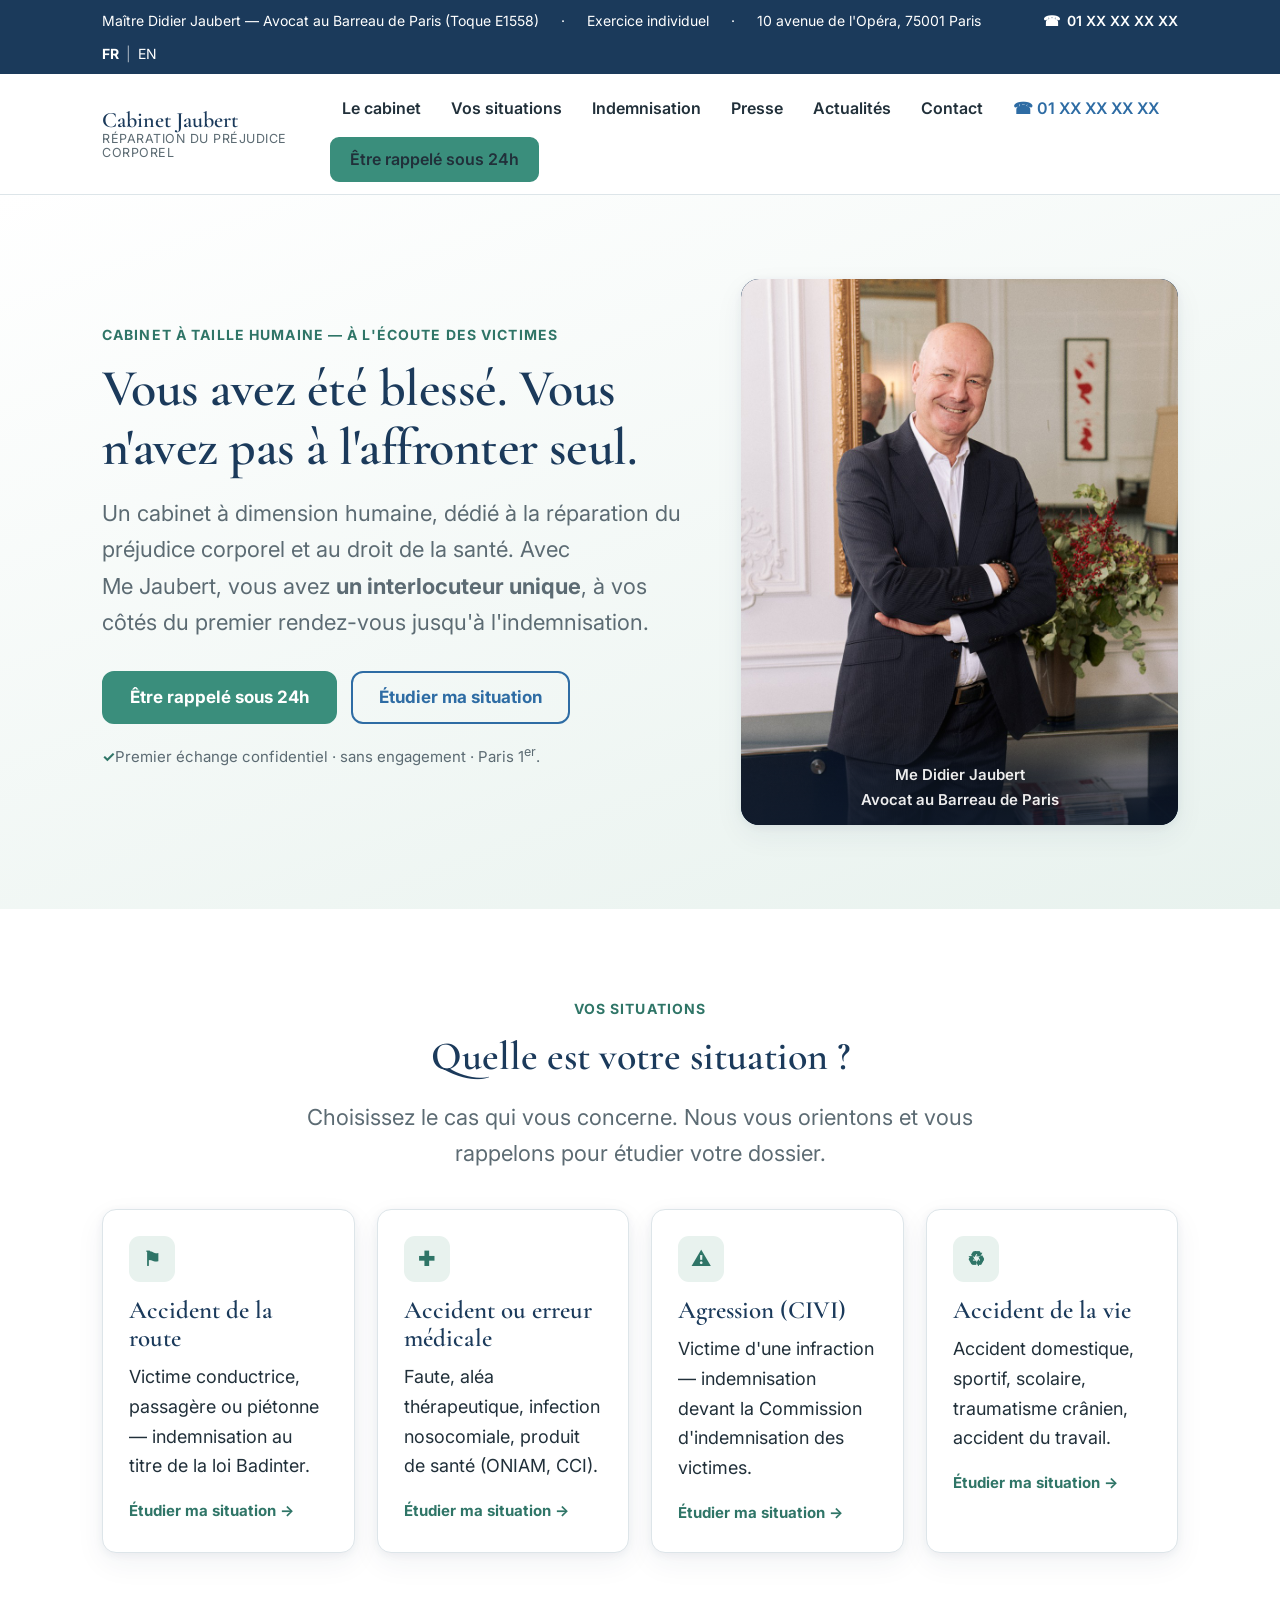
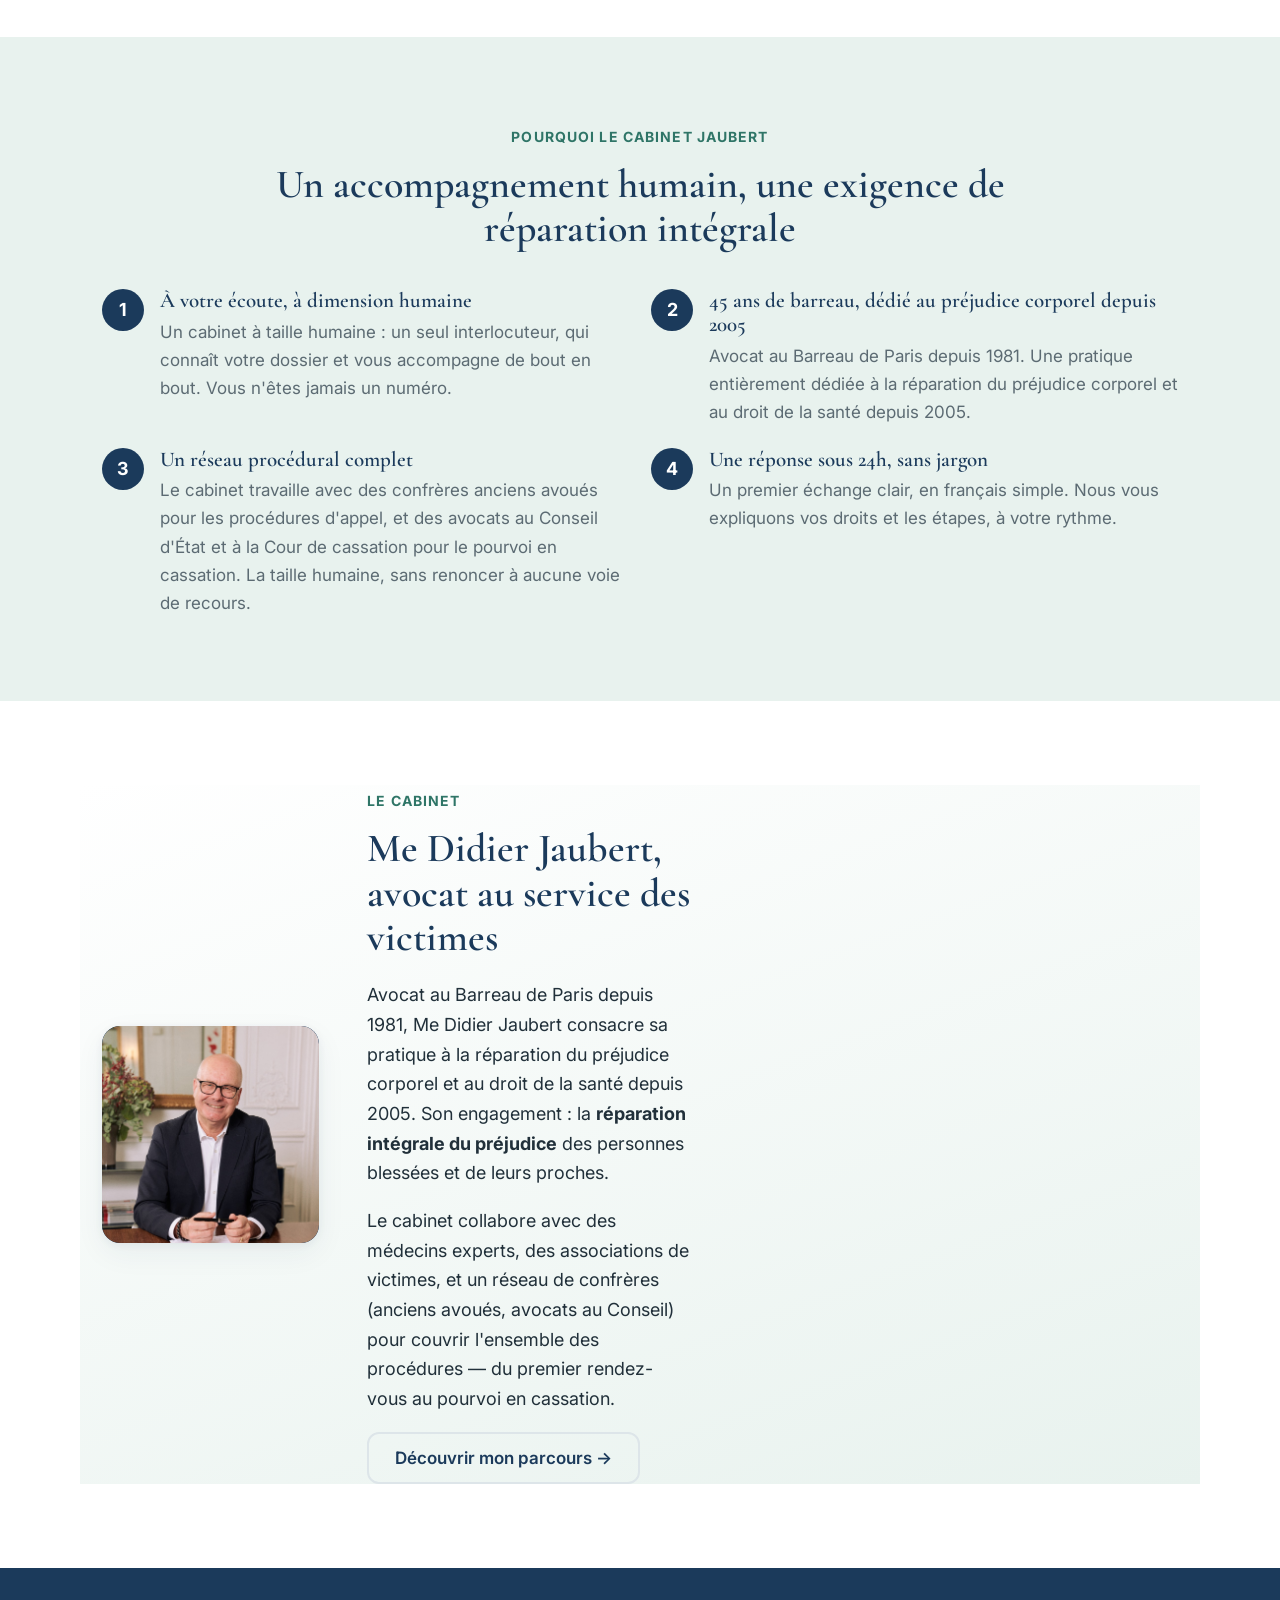
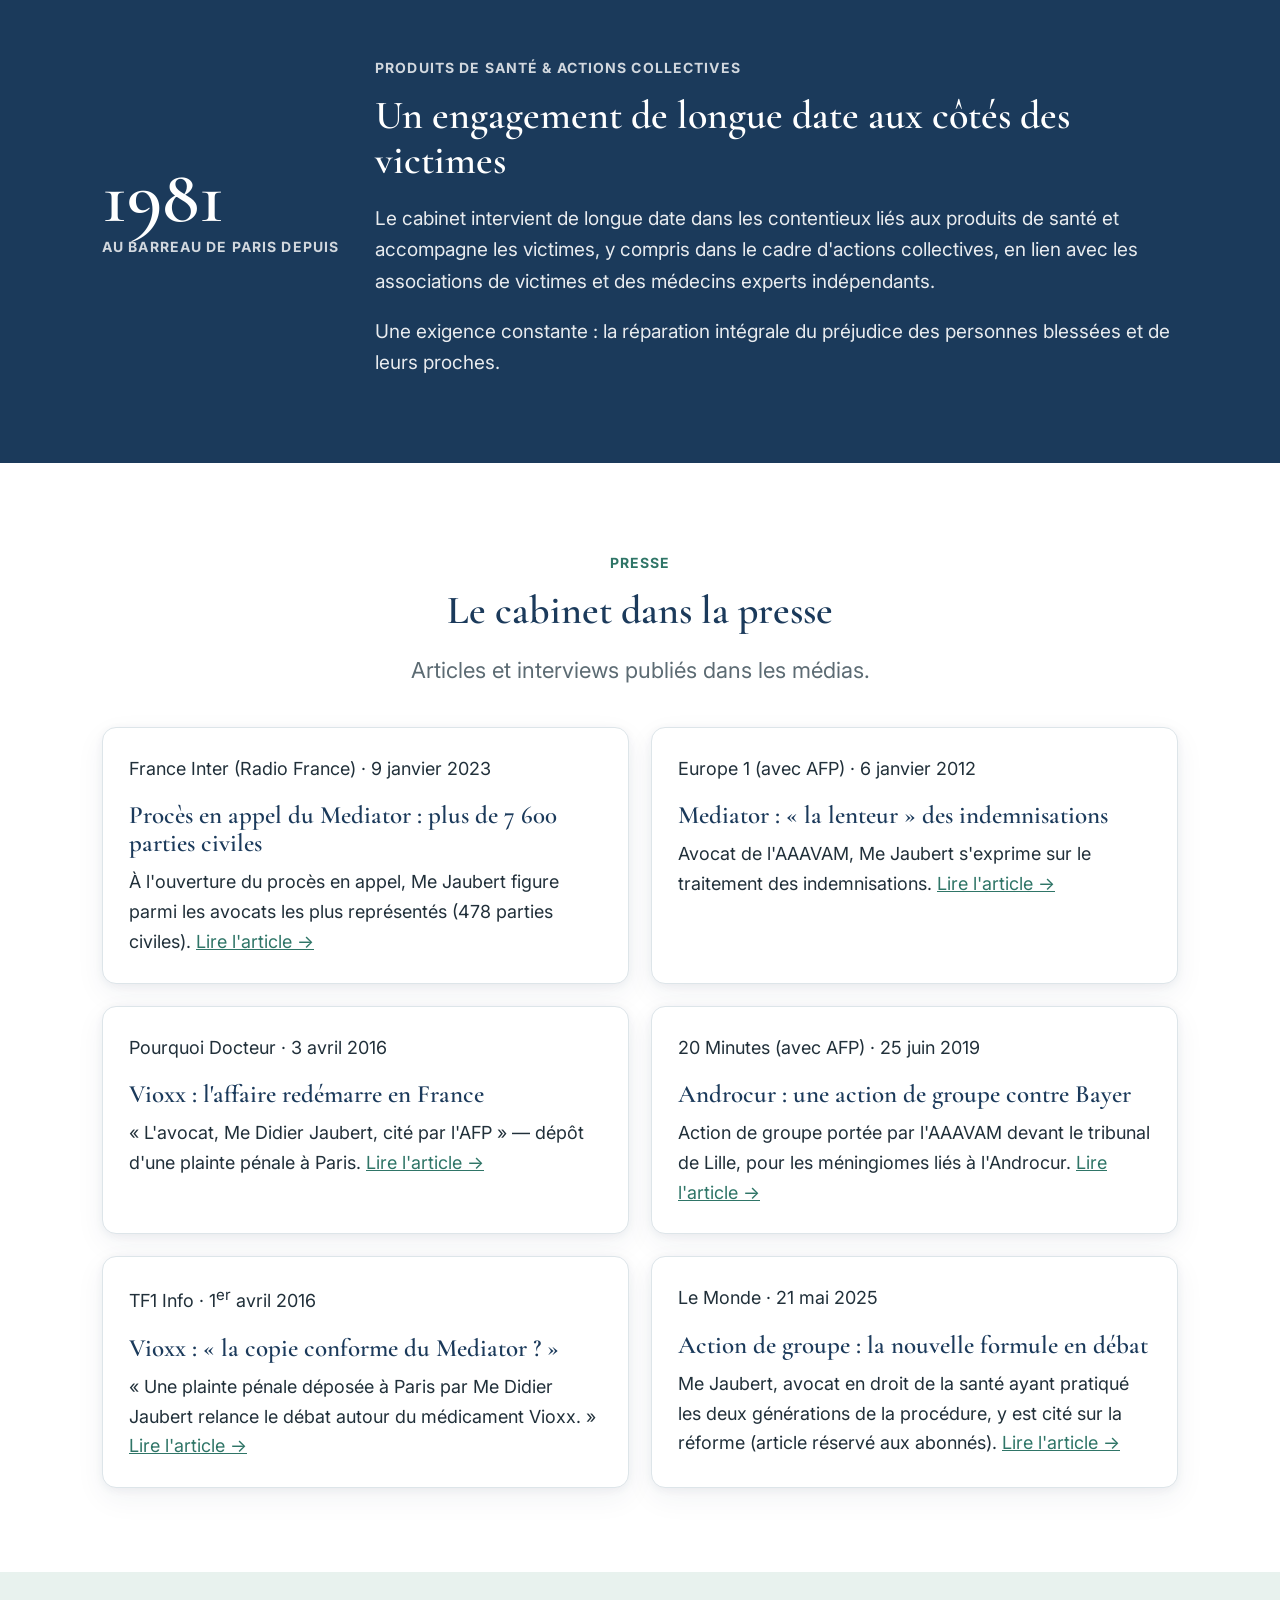
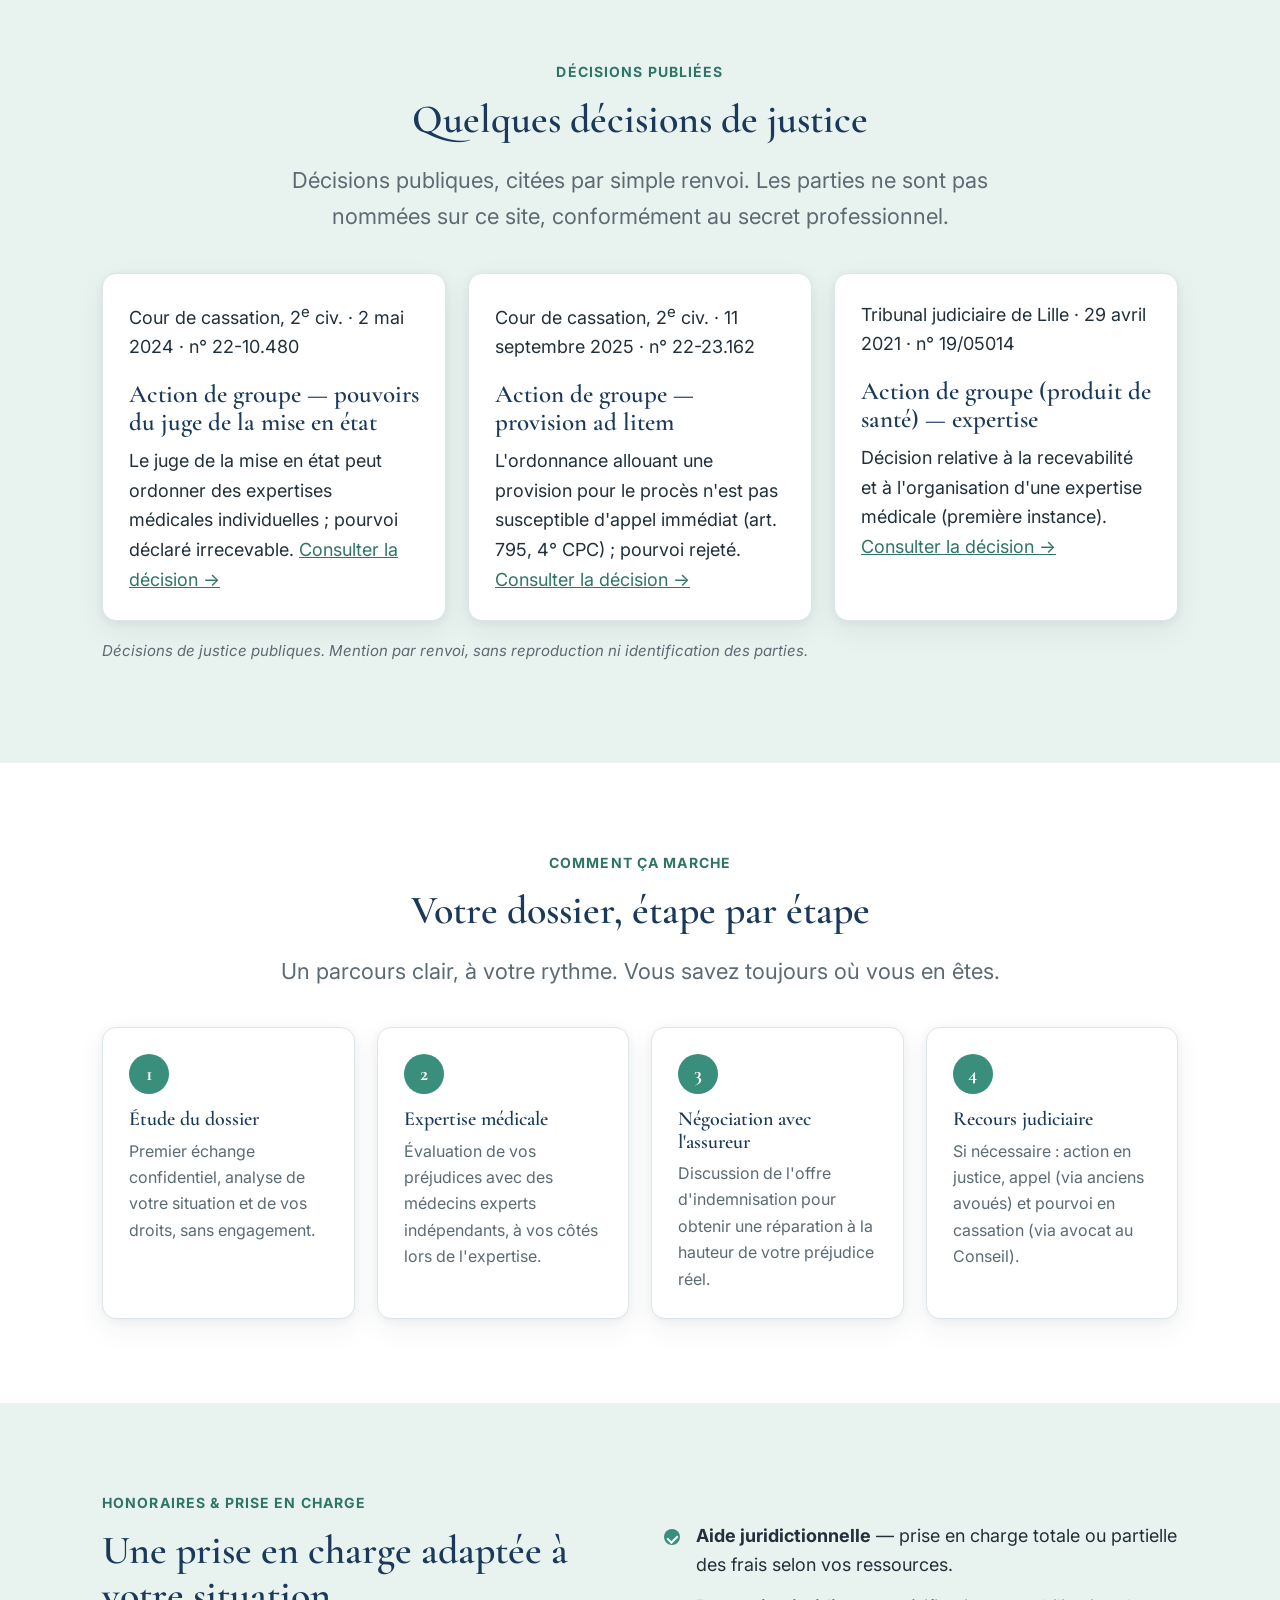
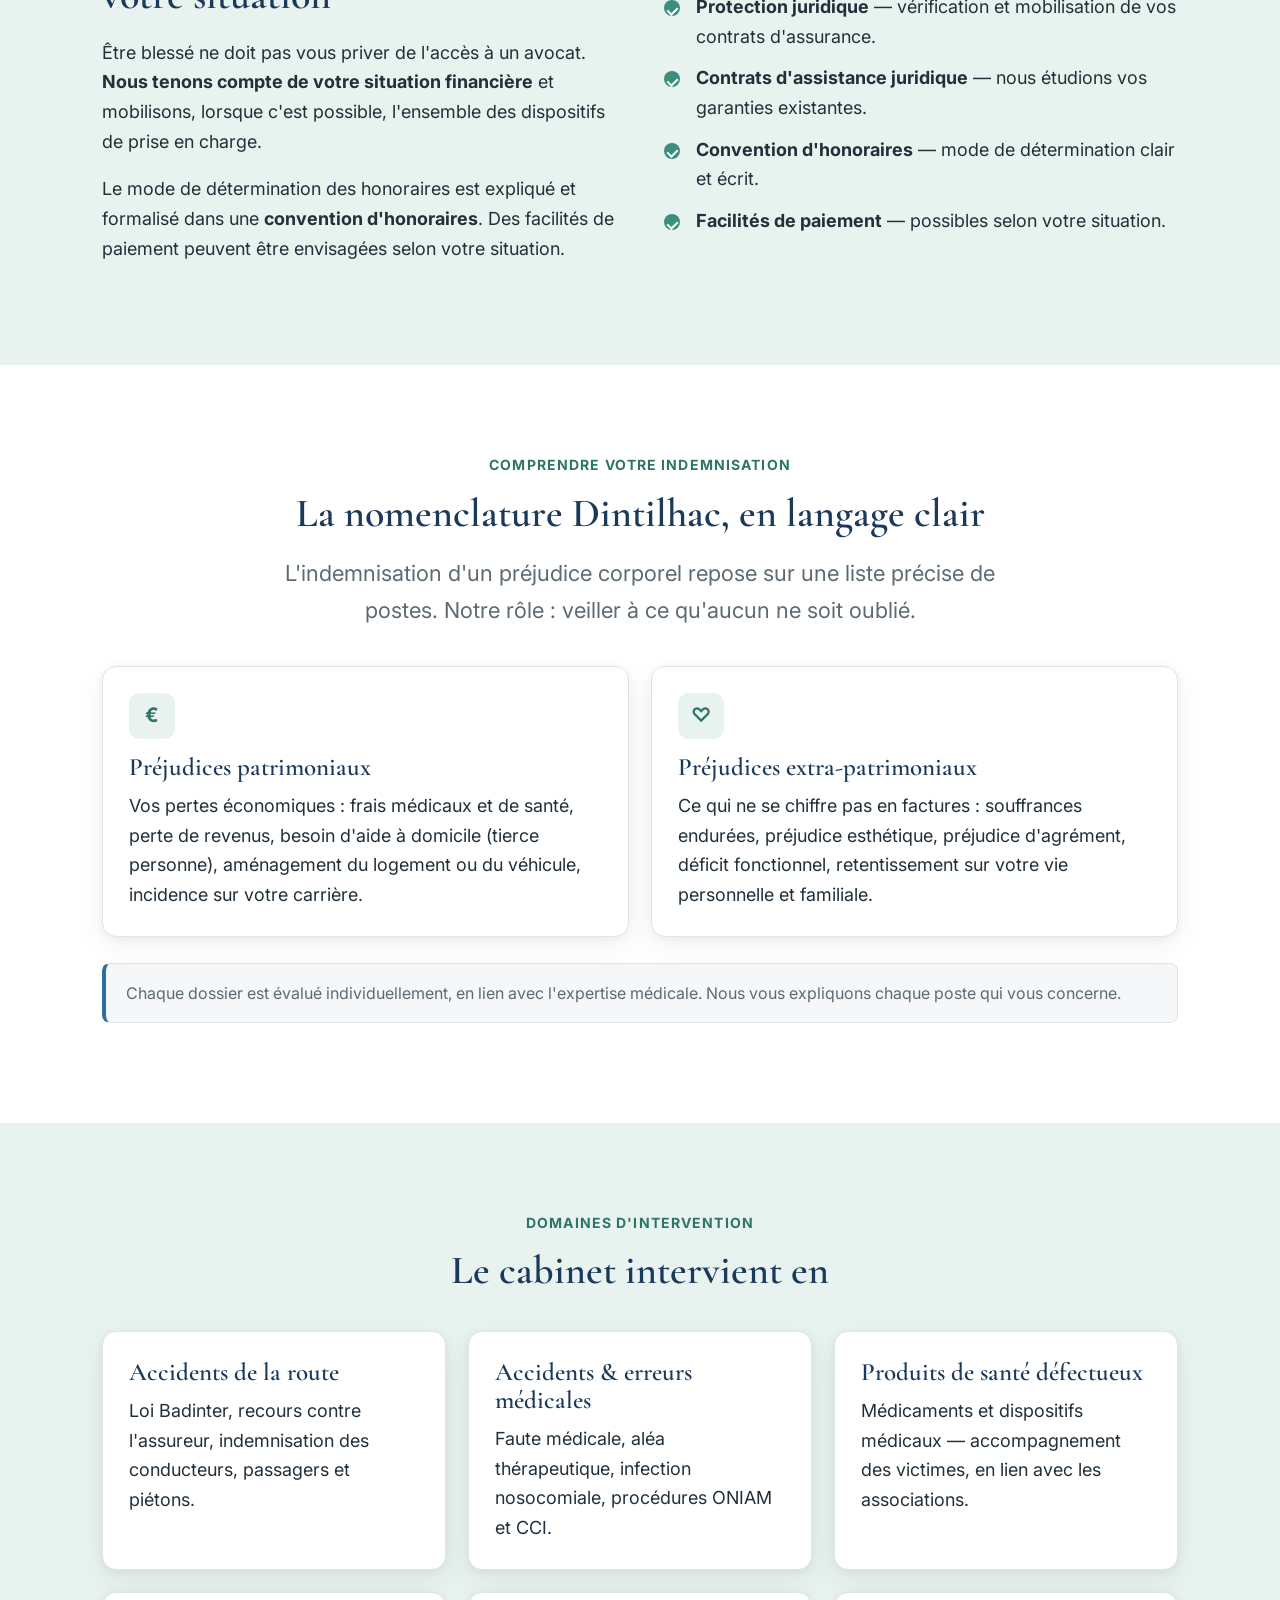
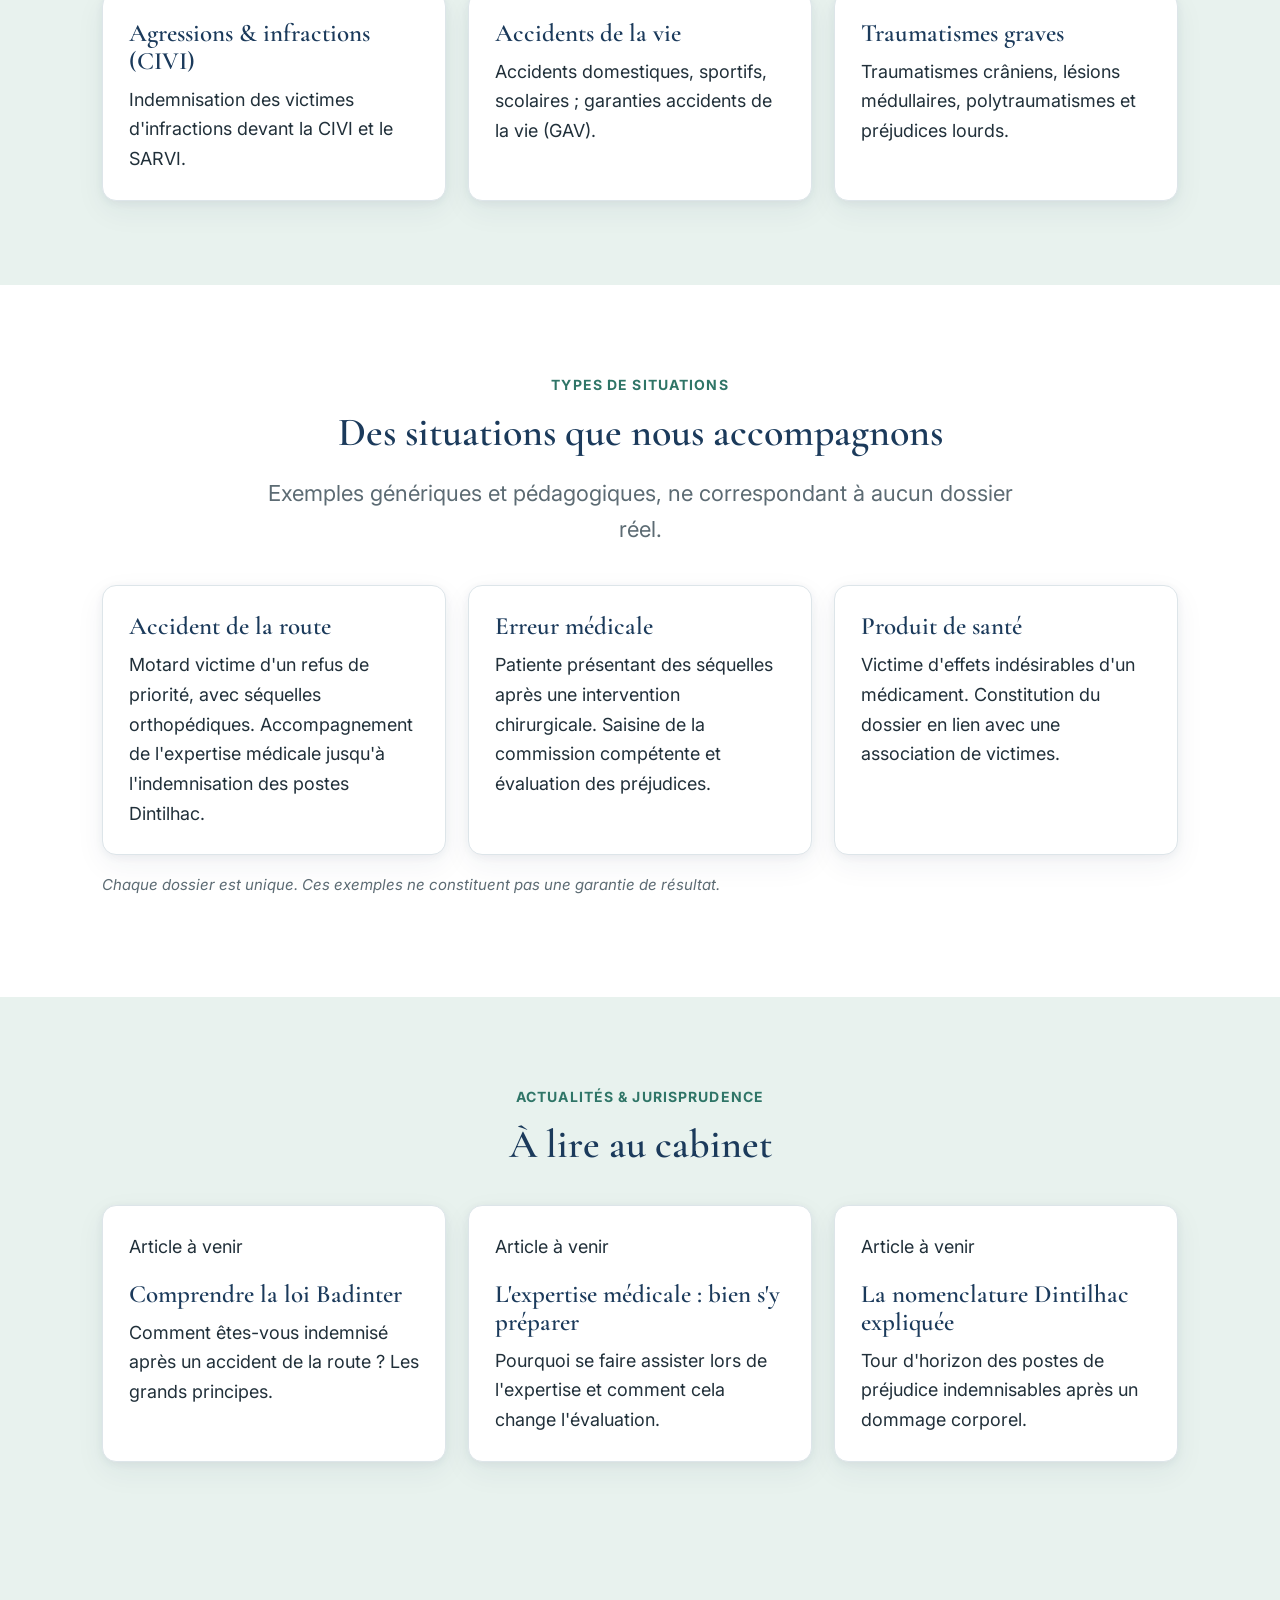
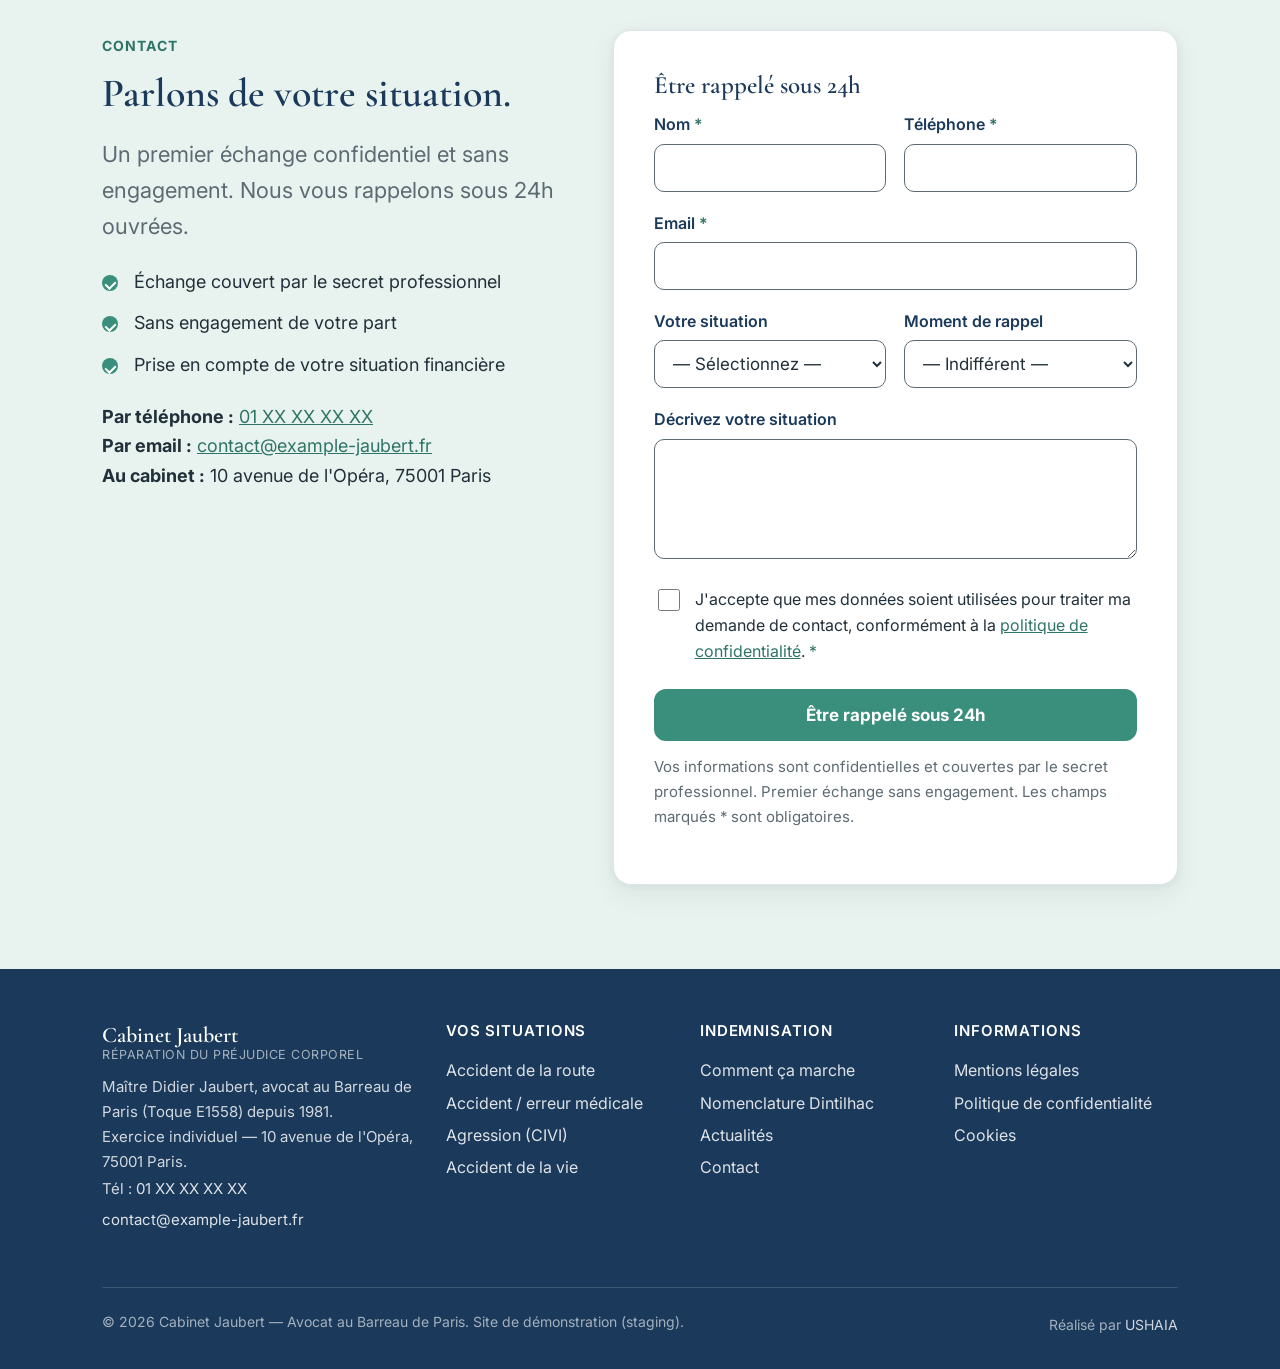
==== commit b1e2d38b: "Presse : +2 renvois trouvés via API OpenAI et vérifiés (TF1 Info/Vioxx 200, Le Monde/action de group" ====
--- a/index.html
+++ b/index.html
@@ -266,6 +266,20 @@
           <p>Action de groupe portée par l'AAAVAM devant le tribunal de Lille, pour les
             méningiomes liés à l'Androcur.
             <a href="https://amavea.org/20-minutes-androcur-les-victimes-lancent-une-action-de-groupe-en-justice-pour-obtenir-reparation/" target="_blank" rel="noopener">Lire l'article &rarr;</a></p>
+        </article>
+        <article class="card">
+          <p class="more">TF1 Info · 1<sup>er</sup> avril 2016</p>
+          <h3>Vioxx : « la copie conforme du Mediator ? »</h3>
+          <p>« Une plainte pénale déposée à Paris par Me Didier Jaubert relance le débat autour
+            du médicament Vioxx. »
+            <a href="https://www.tf1info.fr/societe/scandale-du-medicament-vioxx-cest-la-copie-conforme-du-mediator-1507343.html" target="_blank" rel="noopener">Lire l'article &rarr;</a></p>
+        </article>
+        <article class="card">
+          <p class="more">Le Monde · 21 mai 2025</p>
+          <h3>Action de groupe : la nouvelle formule en débat</h3>
+          <p>Me Jaubert, avocat en droit de la santé ayant pratiqué les deux générations de la
+            procédure, y est cité sur la réforme (article réservé aux abonnés).
+            <a href="https://www.lemonde.fr/argent/article/2025/05/21/consommation-la-nouvelle-formule-de-l-action-de-groupe-ne-dechaine-pas-l-enthousiasme-des-avocats_6607453_1657007.html" target="_blank" rel="noopener">Lire l'article &rarr;</a></p>
         </article>
       </div>
     </div>
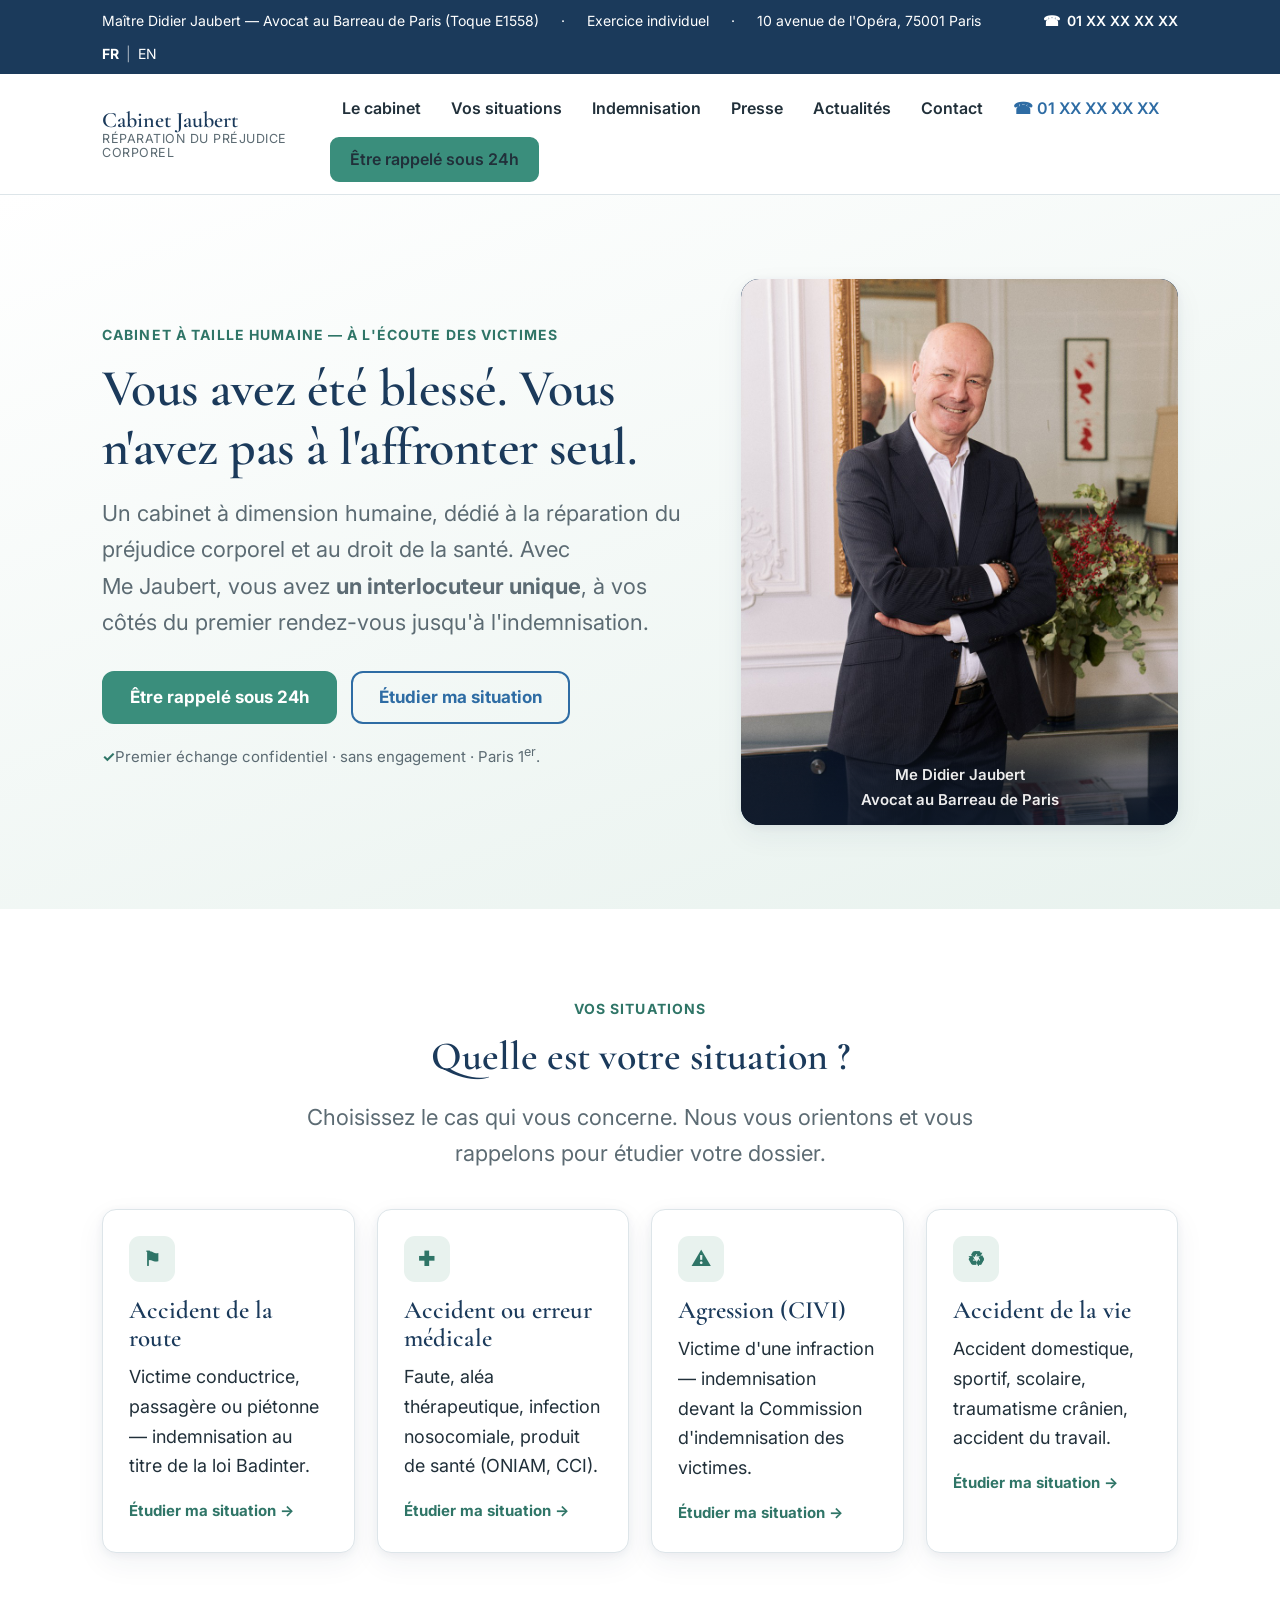
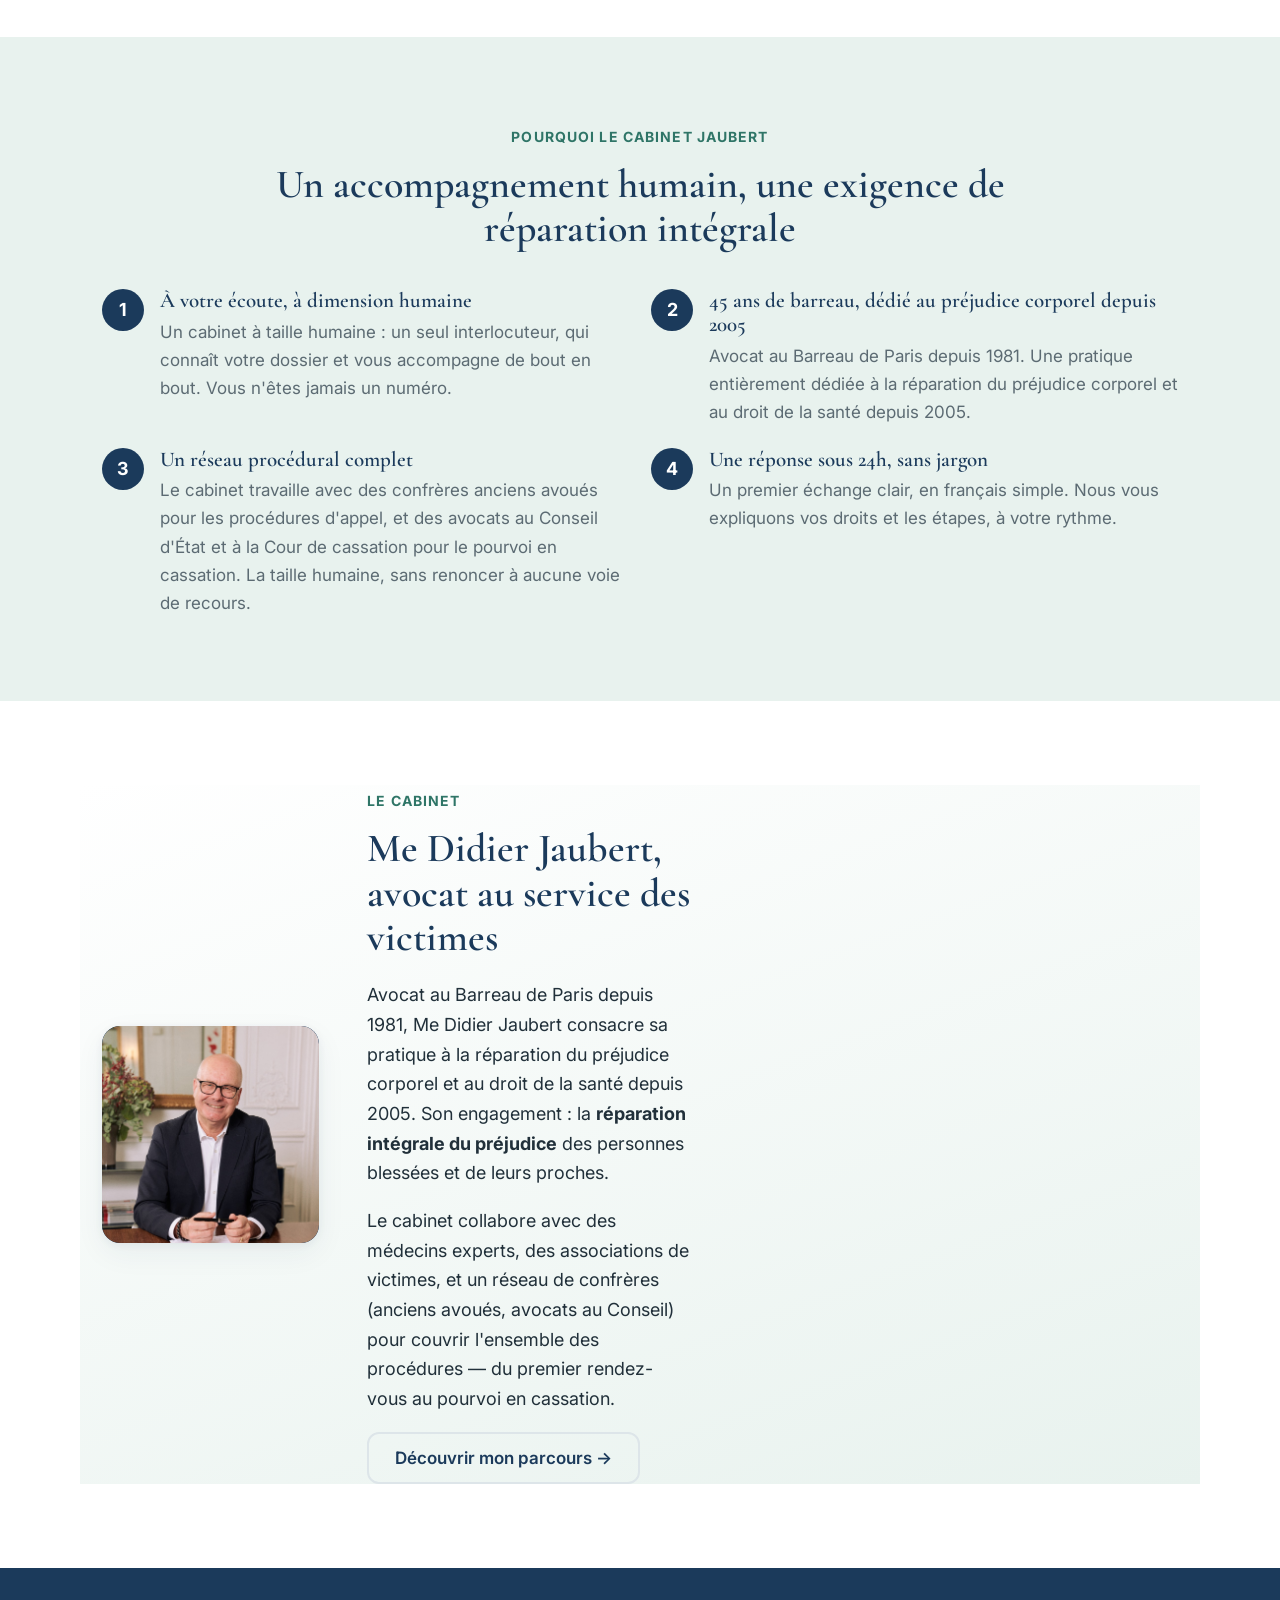
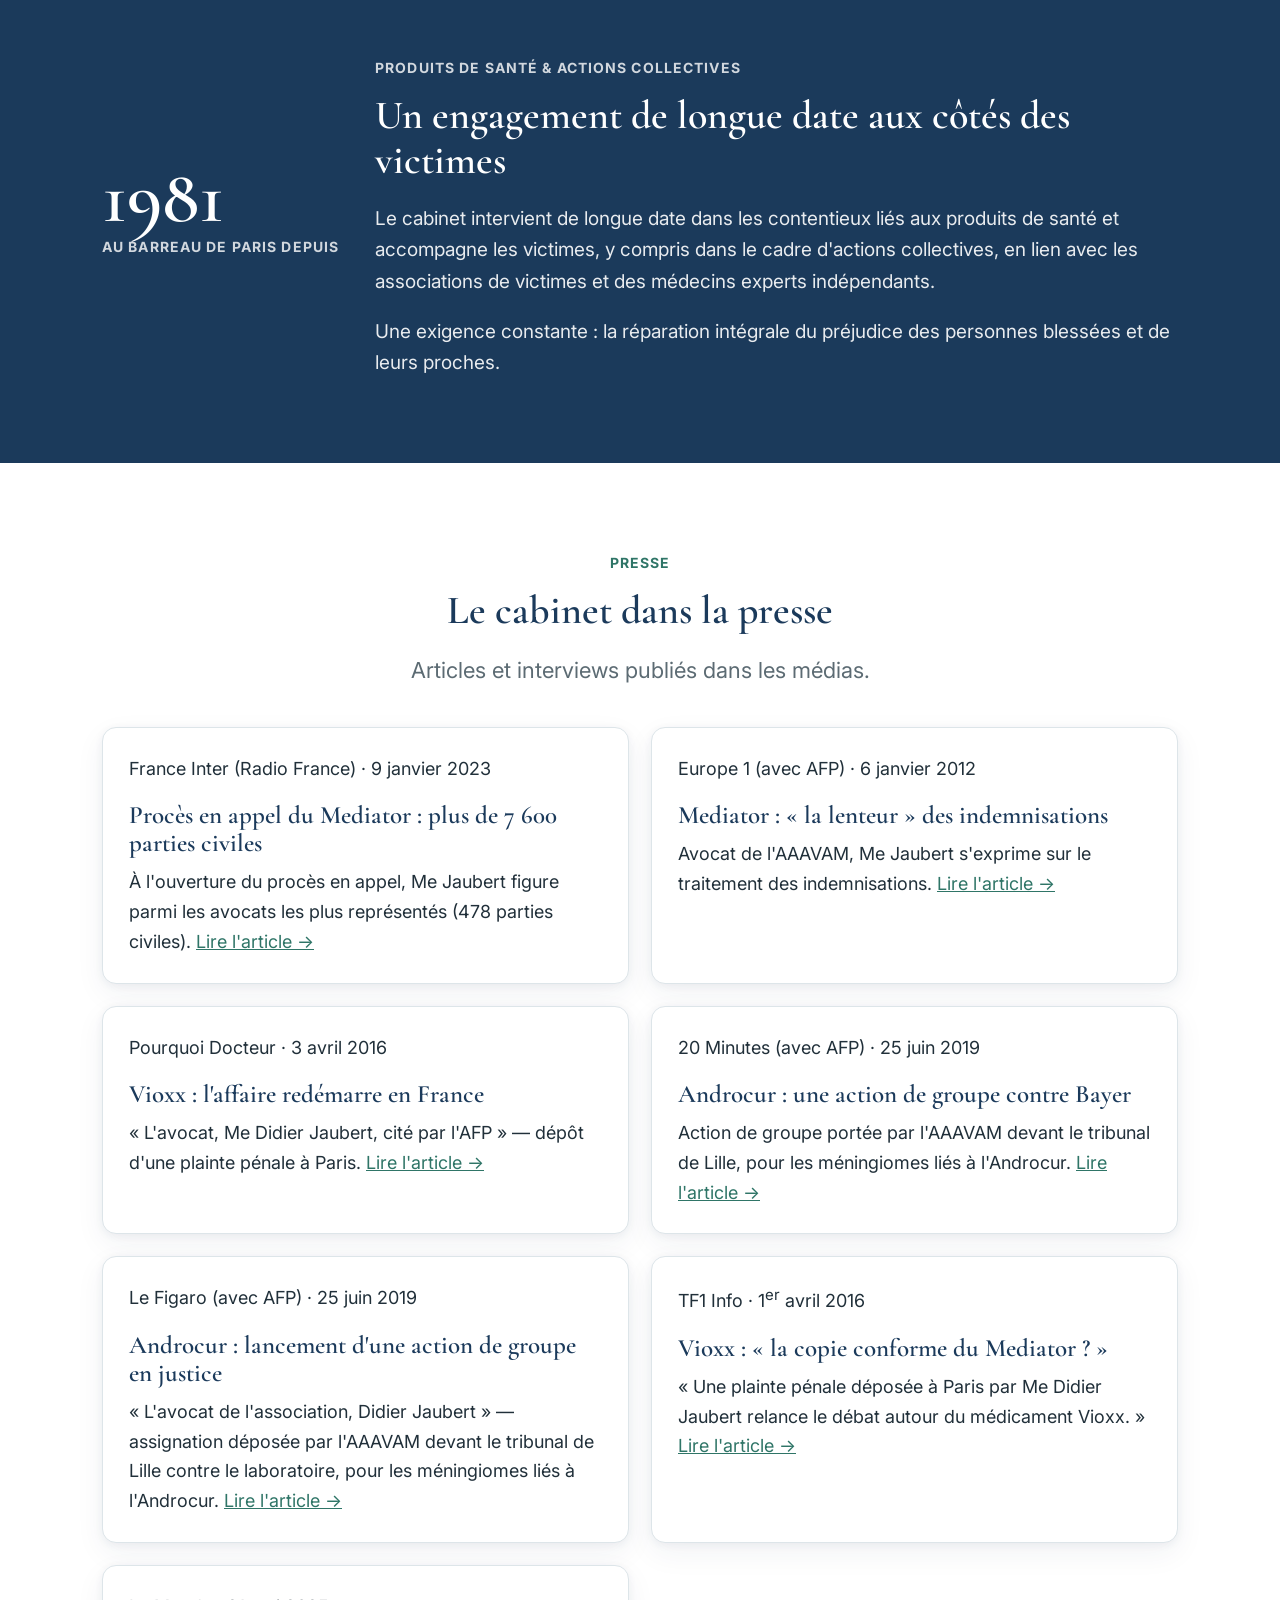
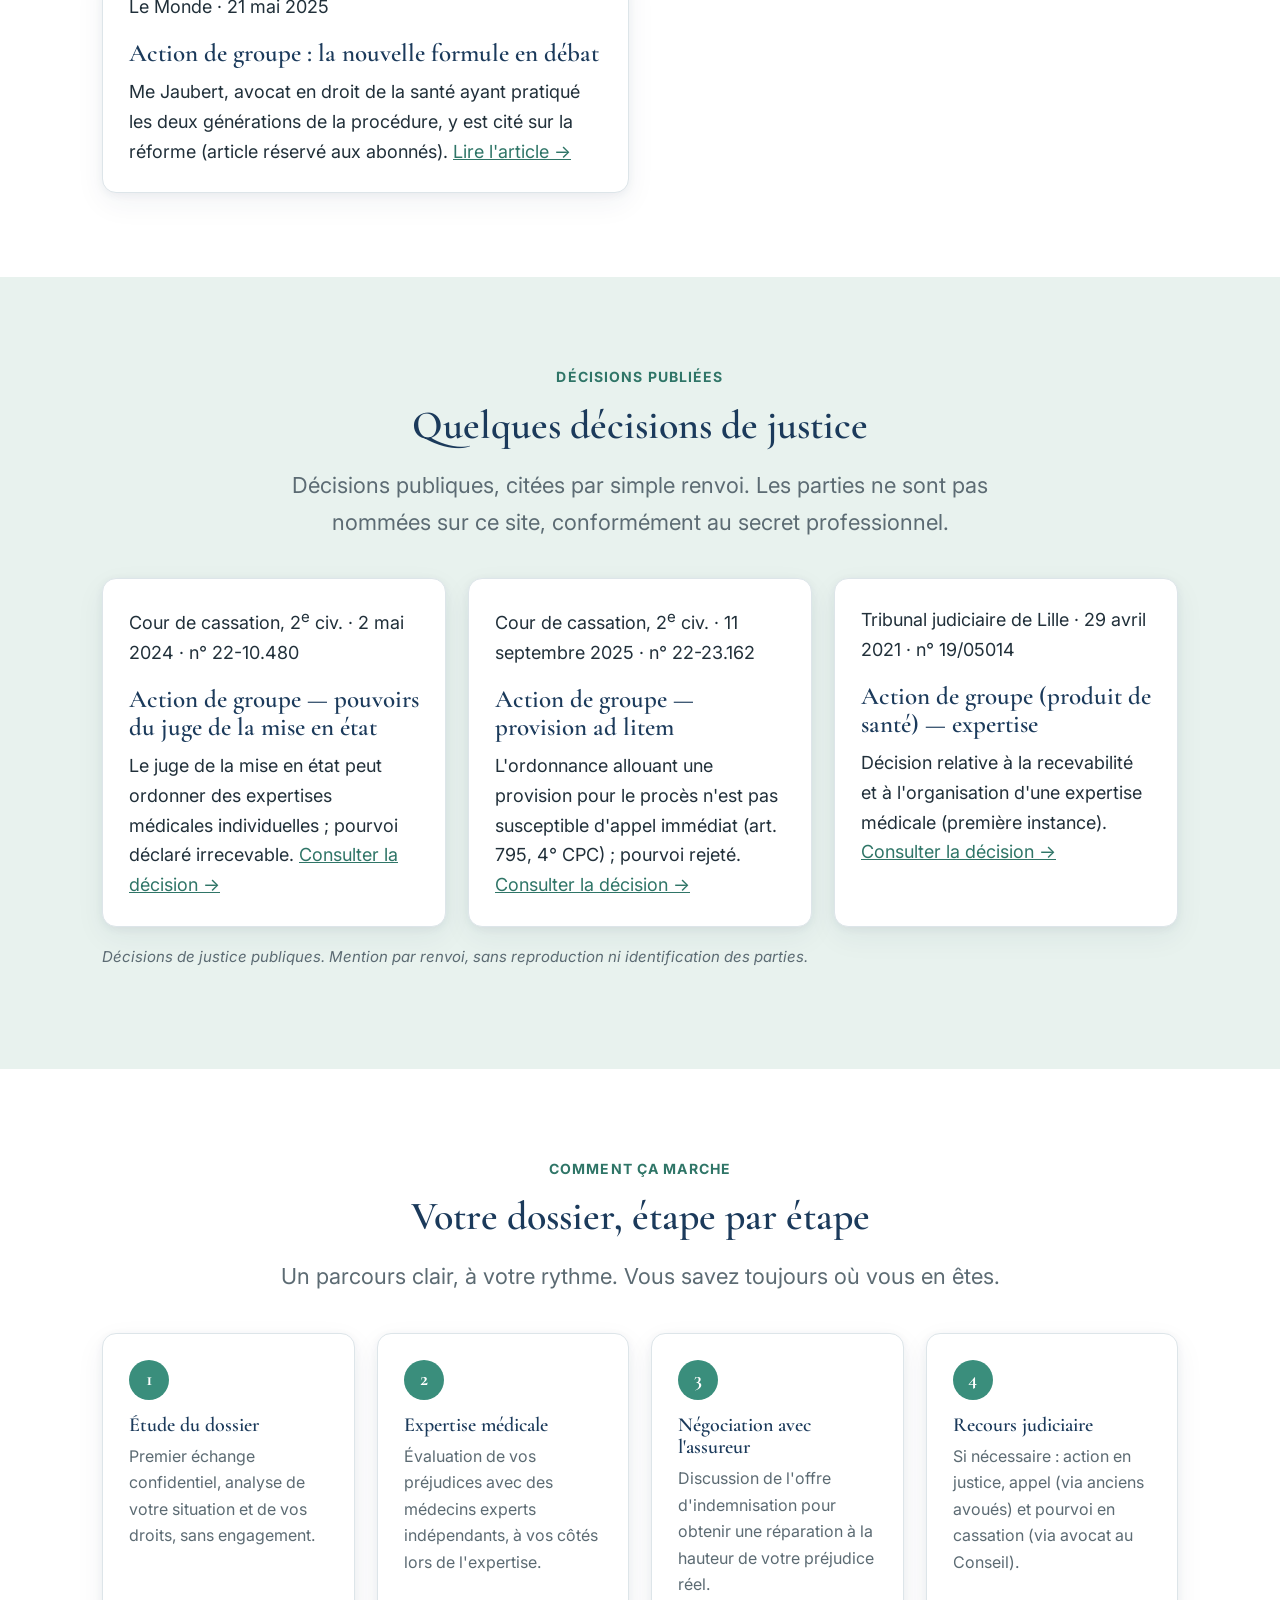
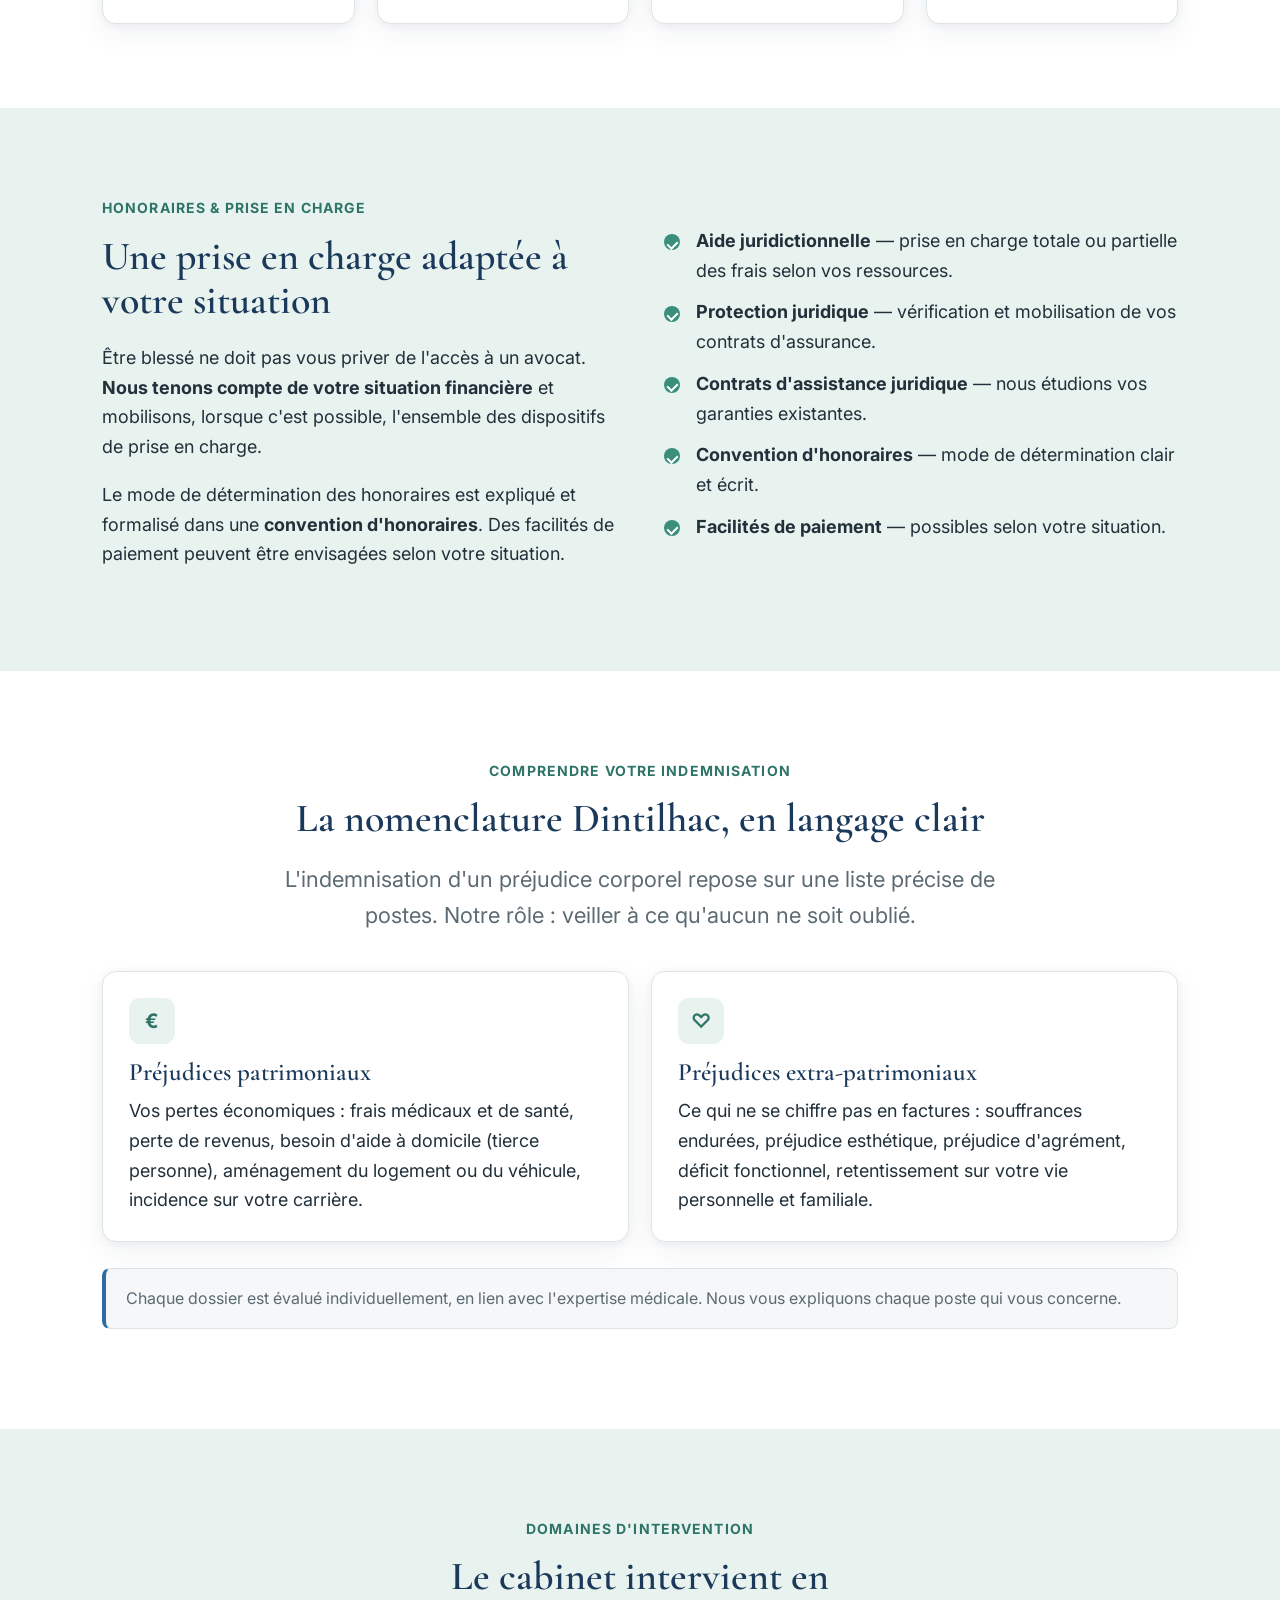
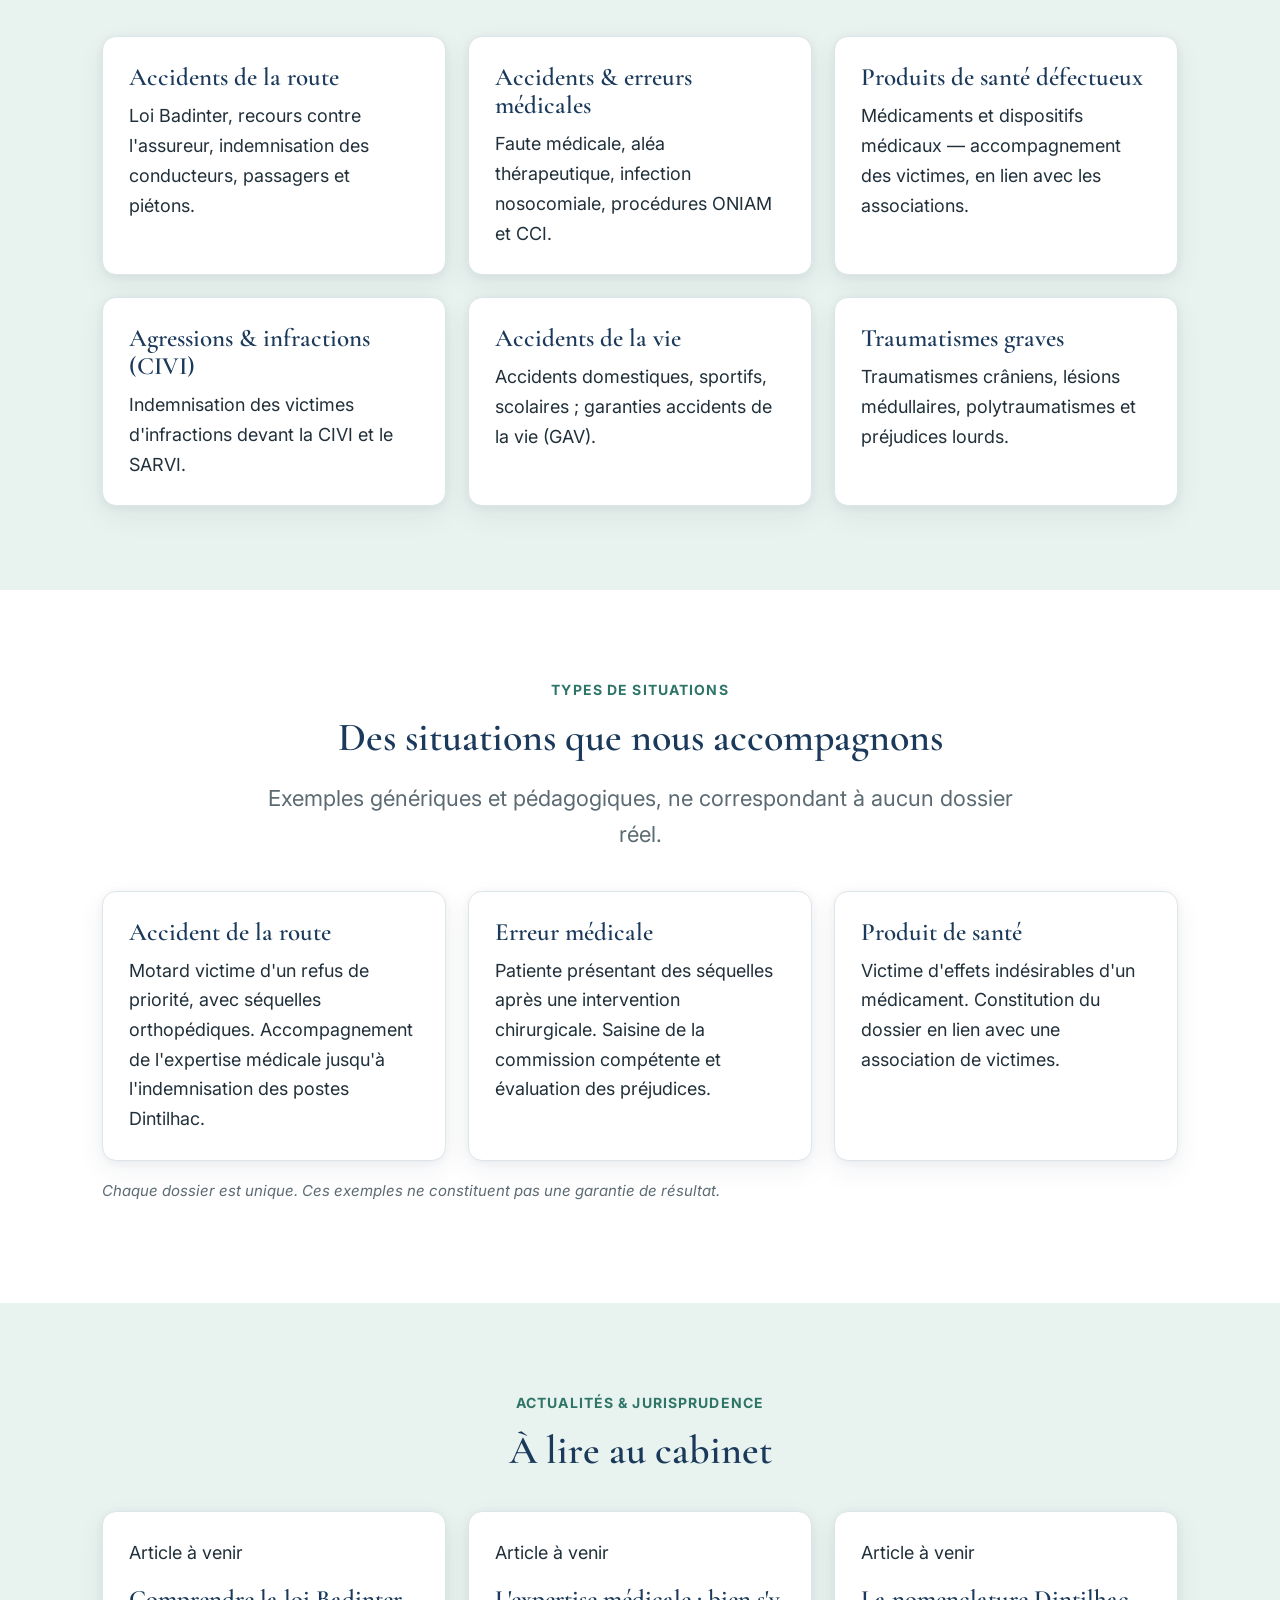
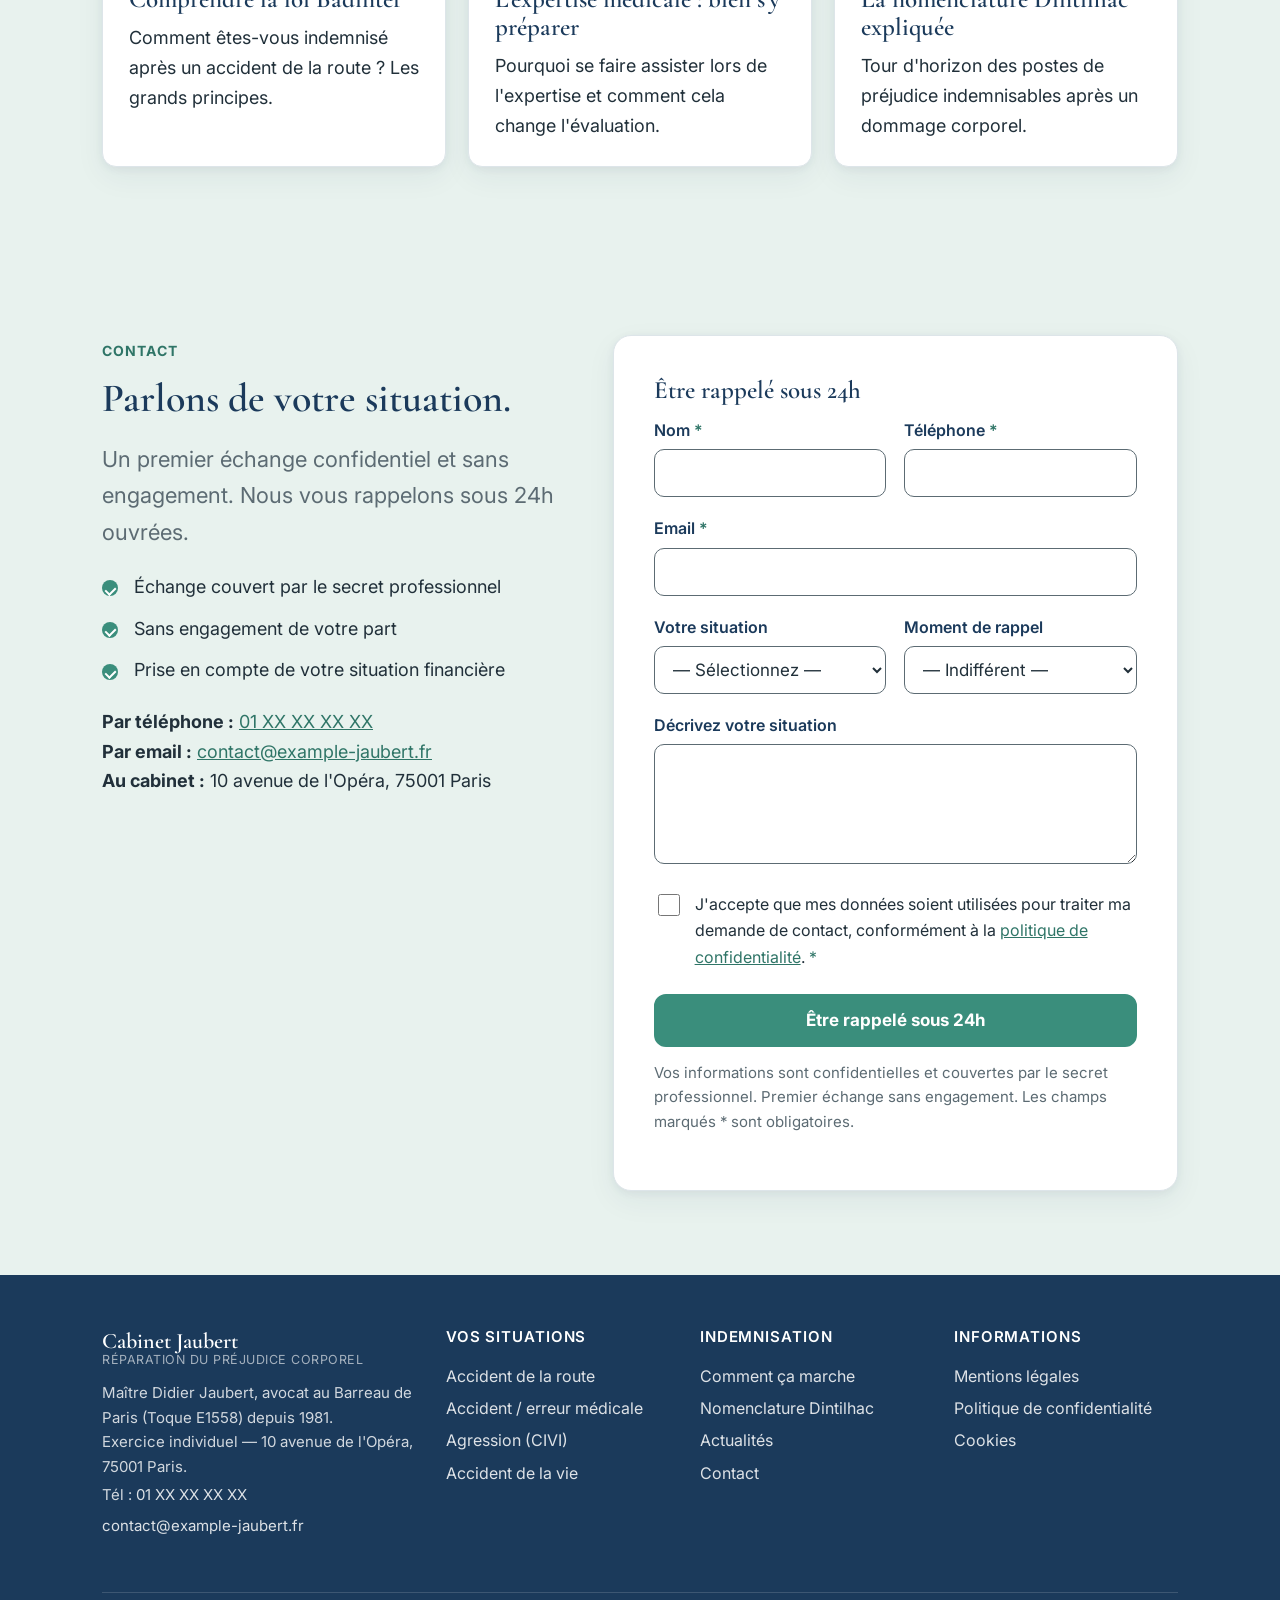
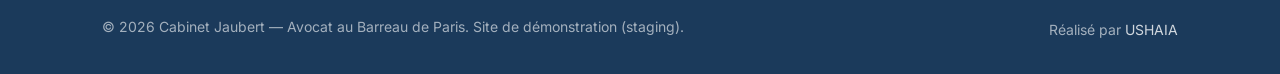
==== commit 33062693: "Presse : ajout Le Figaro (Androcur, cite Me Jaubert) + lien 20 Minutes vers source d'origine Co-Auth" ====
--- a/index.html
+++ b/index.html
@@ -265,7 +265,15 @@
           <h3>Androcur : une action de groupe contre Bayer</h3>
           <p>Action de groupe portée par l'AAAVAM devant le tribunal de Lille, pour les
             méningiomes liés à l'Androcur.
-            <a href="https://amavea.org/20-minutes-androcur-les-victimes-lancent-une-action-de-groupe-en-justice-pour-obtenir-reparation/" target="_blank" rel="noopener">Lire l'article &rarr;</a></p>
+            <a href="https://www.20minutes.fr/sante/2549143-20190625-androcur-victimes-lancent-action-groupe-justice-obtenir-reparation" target="_blank" rel="noopener">Lire l'article &rarr;</a></p>
+        </article>
+        <article class="card">
+          <p class="more">Le Figaro (avec AFP) · 25 juin 2019</p>
+          <h3>Androcur : lancement d'une action de groupe en justice</h3>
+          <p>« L'avocat de l'association, Didier Jaubert » — assignation déposée par l'AAAVAM
+            devant le tribunal de Lille contre le laboratoire, pour les méningiomes liés à
+            l'Androcur.
+            <a href="https://www.lefigaro.fr/flash-eco/androcur-lancement-d-une-action-de-groupe-en-justice-20190625" target="_blank" rel="noopener">Lire l'article &rarr;</a></p>
         </article>
         <article class="card">
           <p class="more">TF1 Info · 1<sup>er</sup> avril 2016</p>
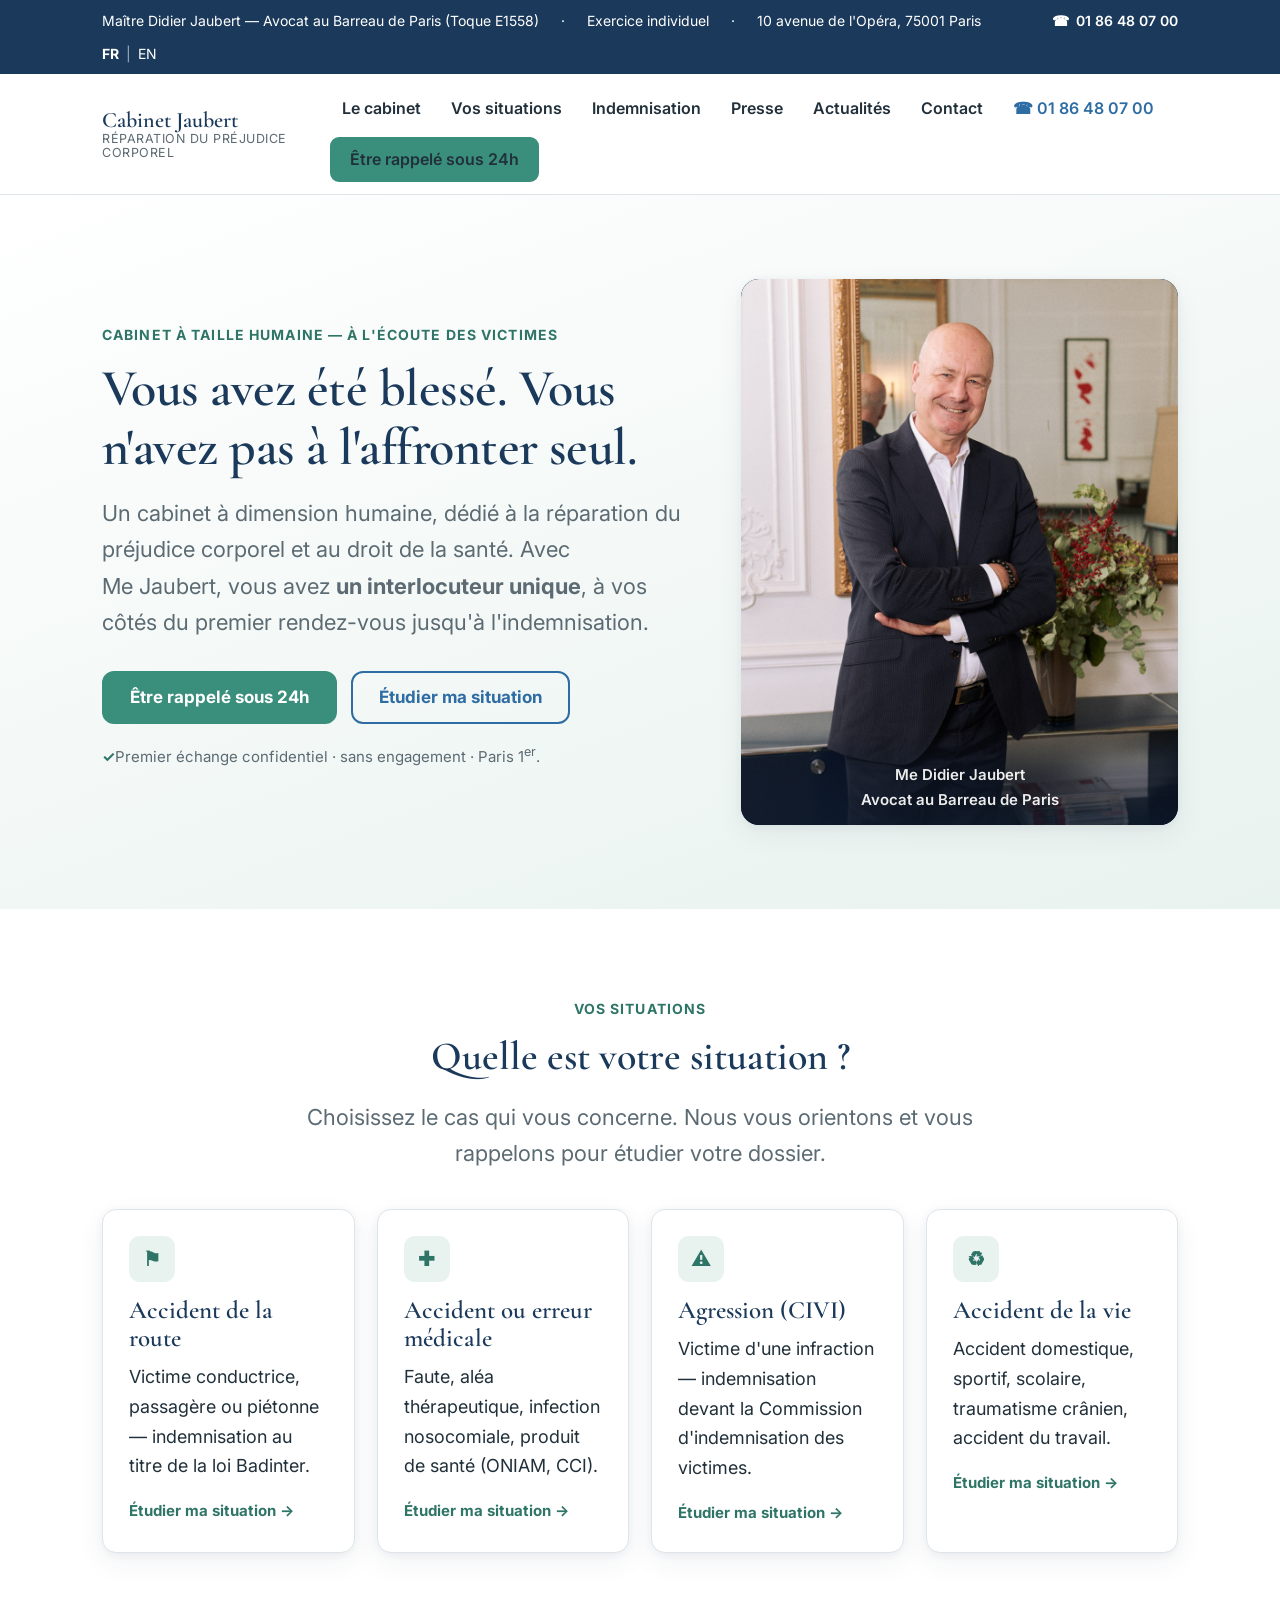
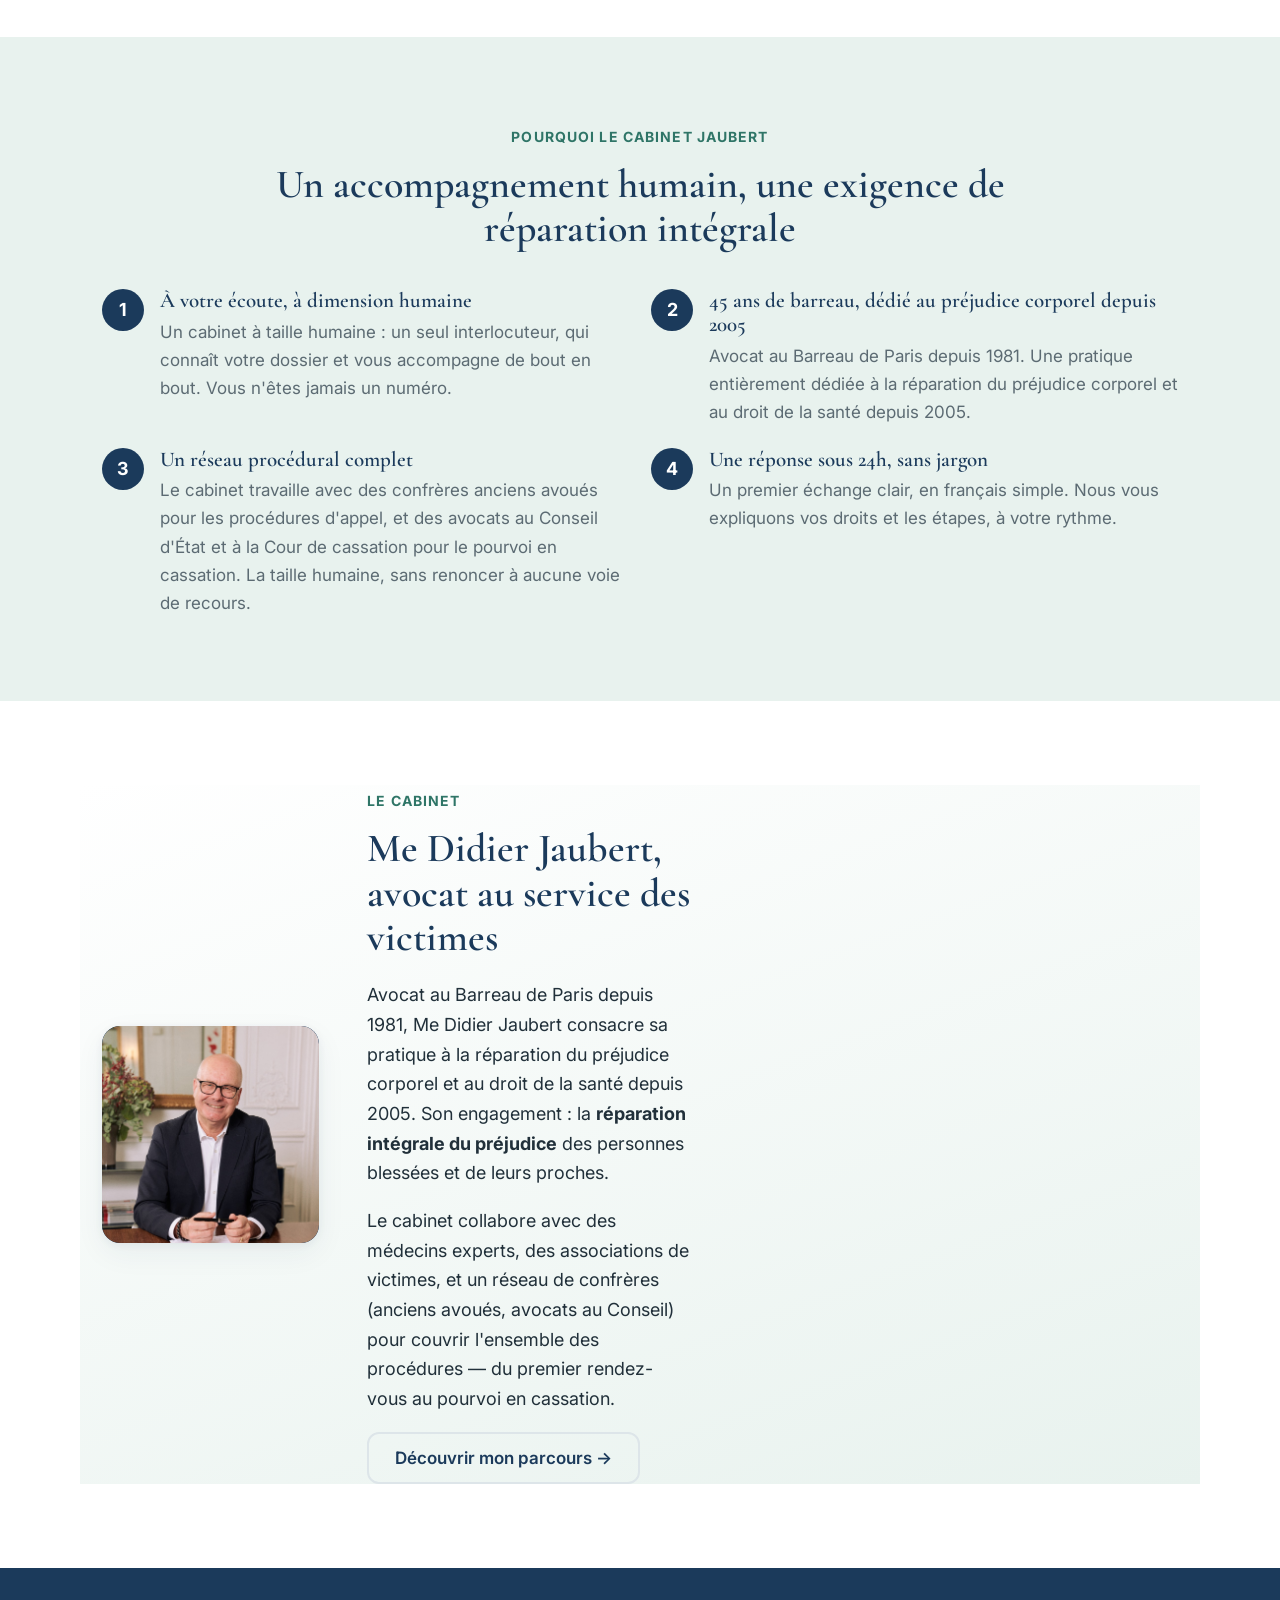
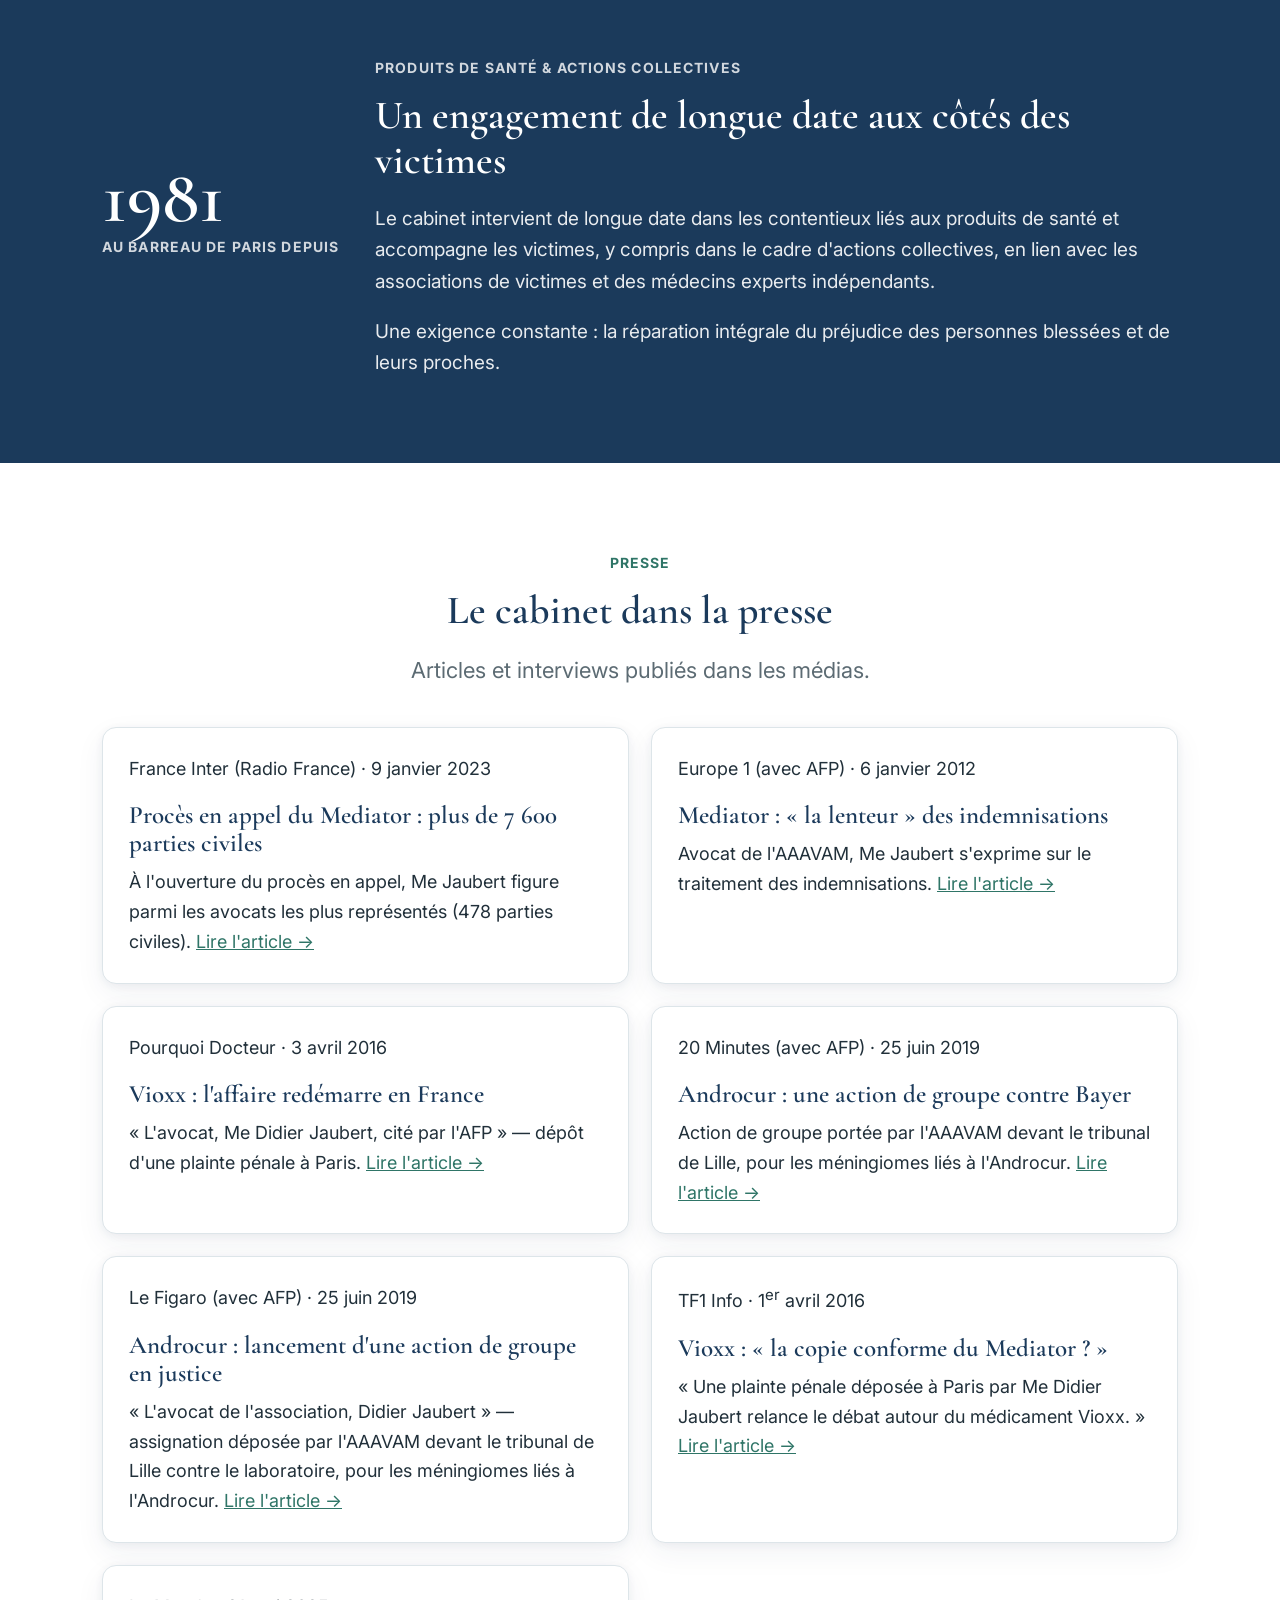
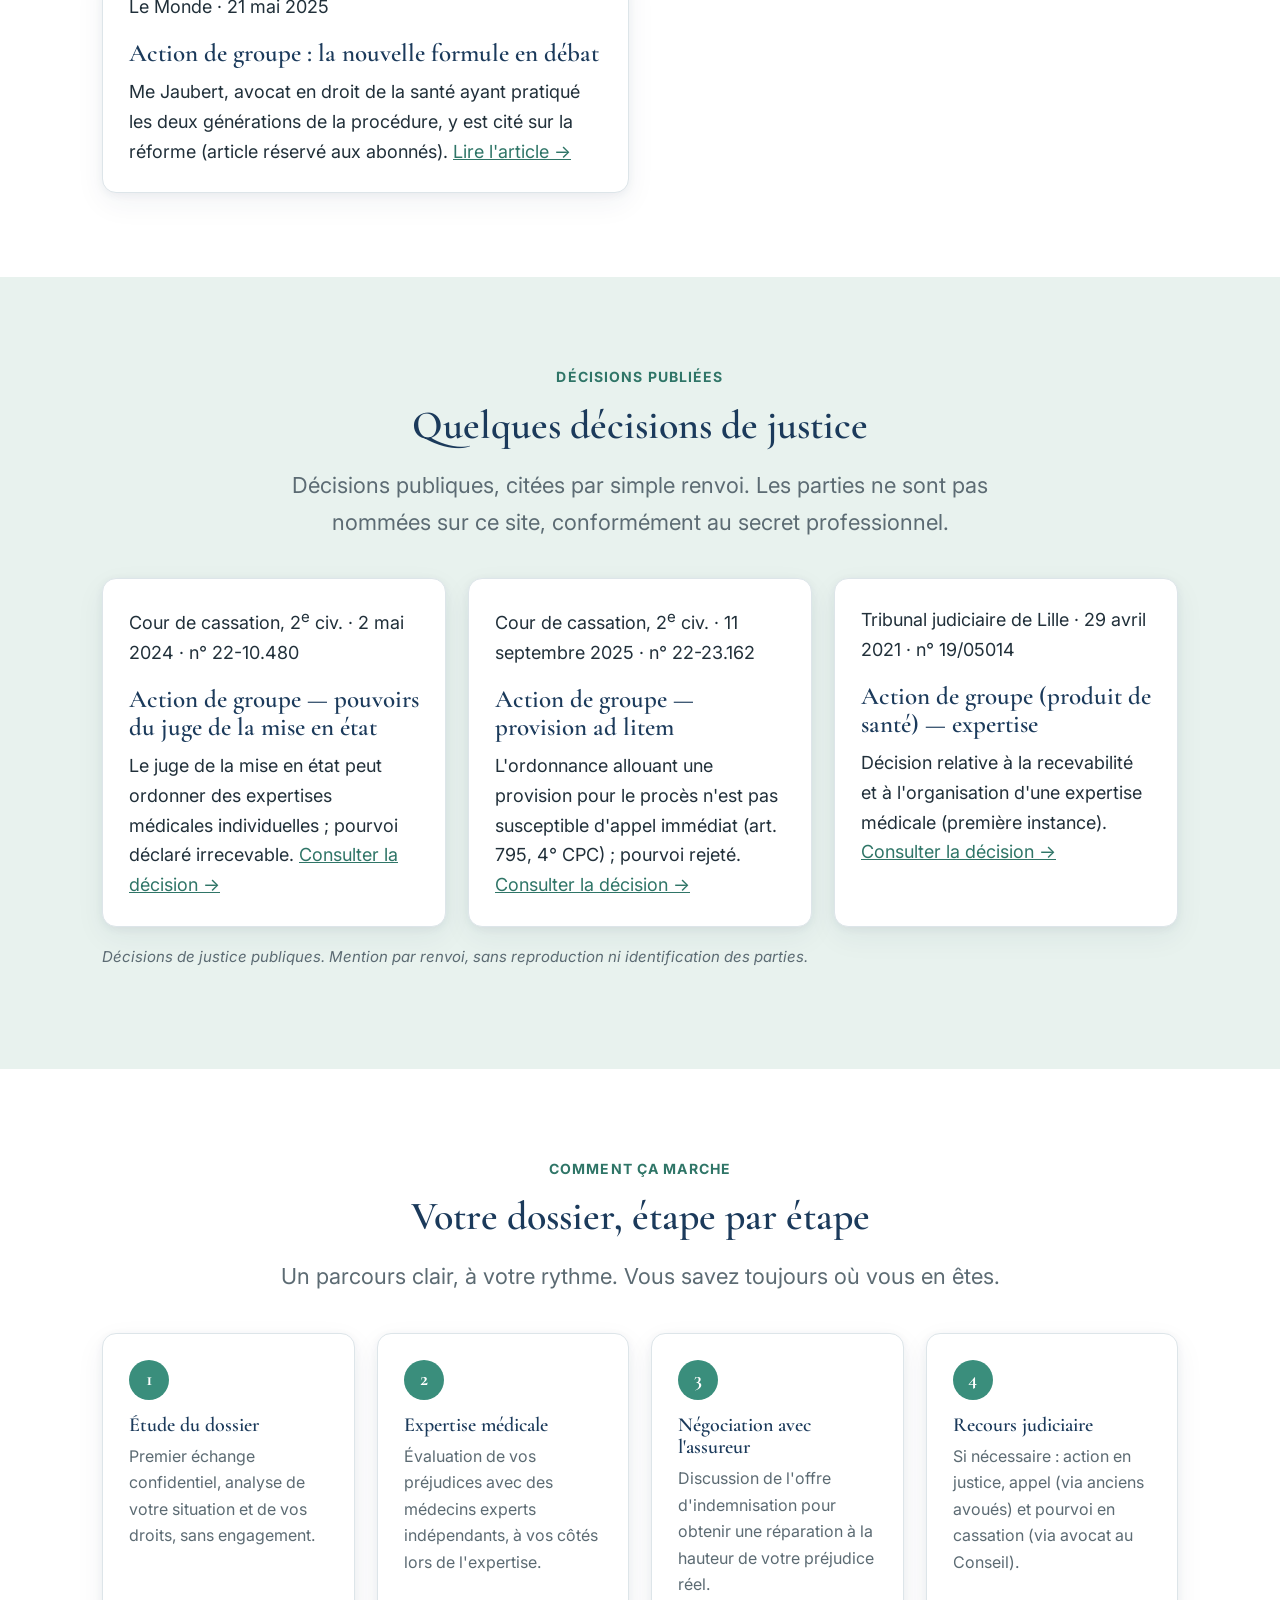
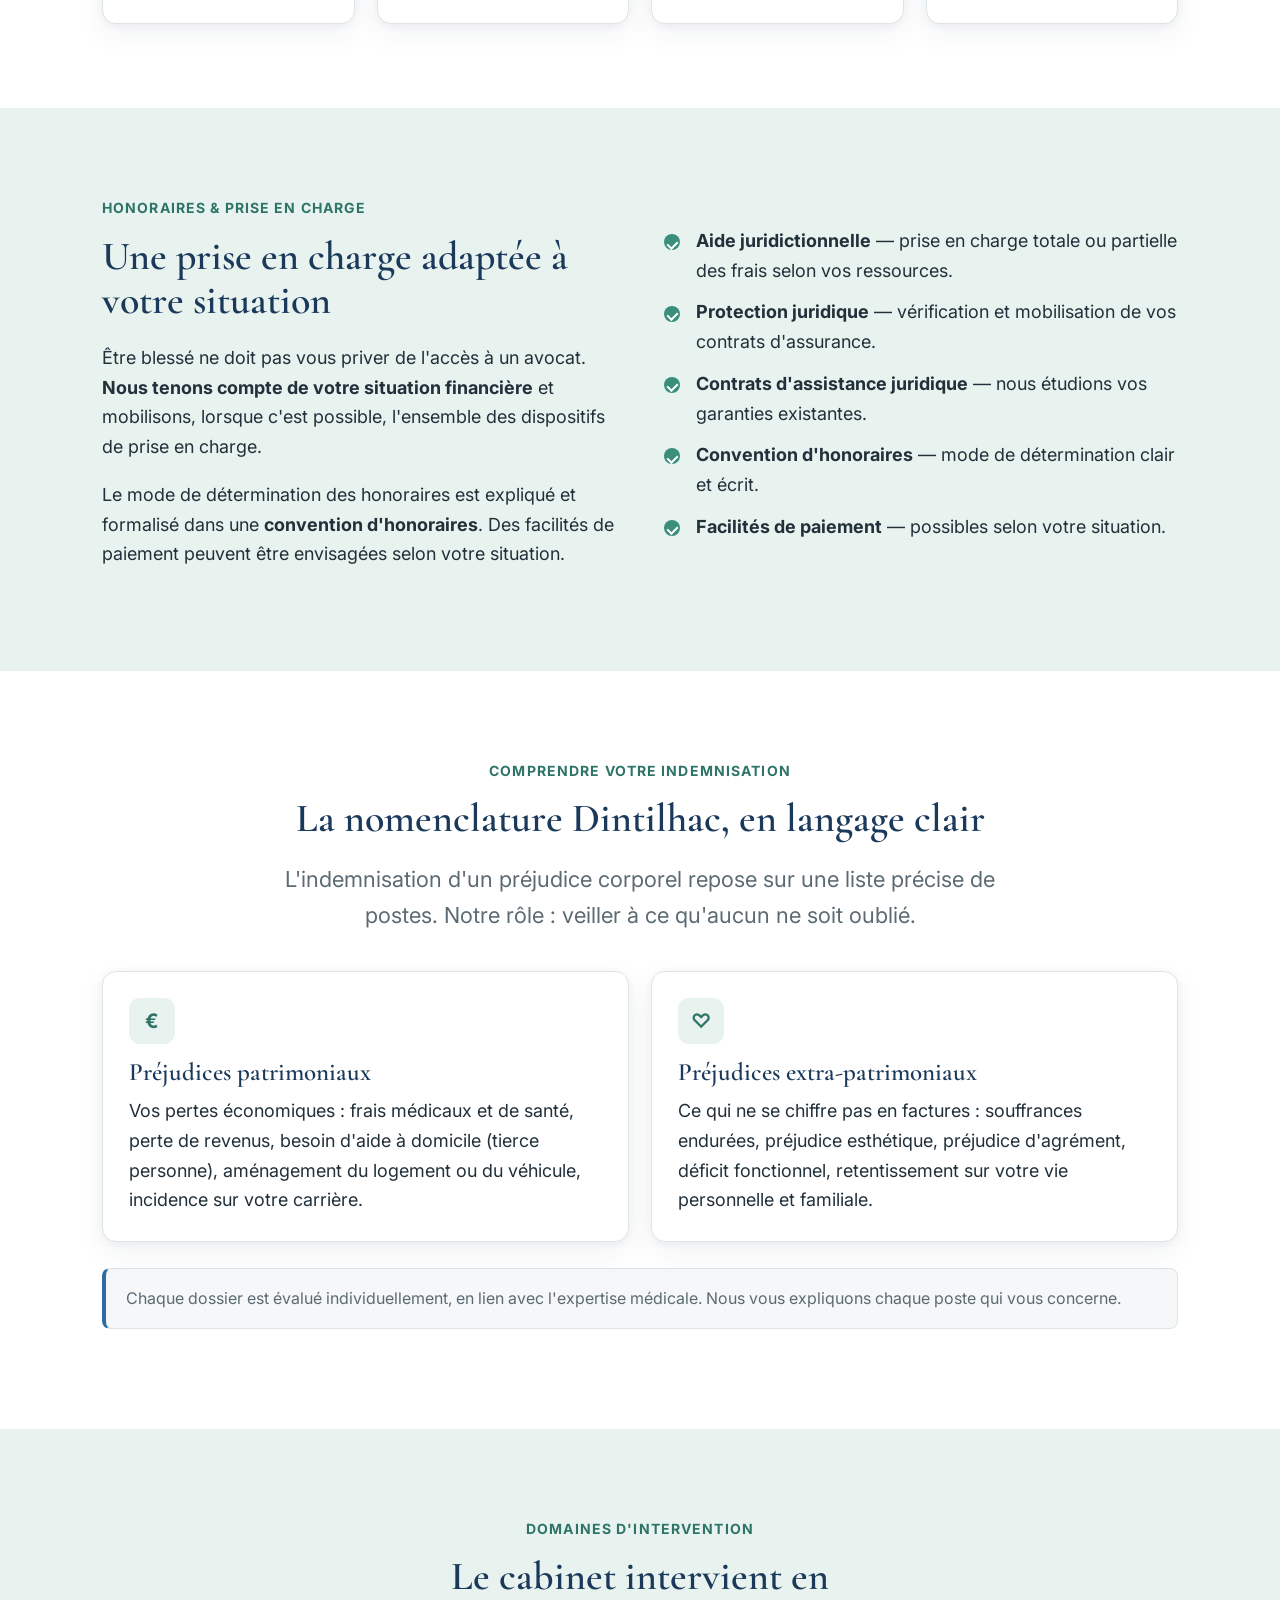
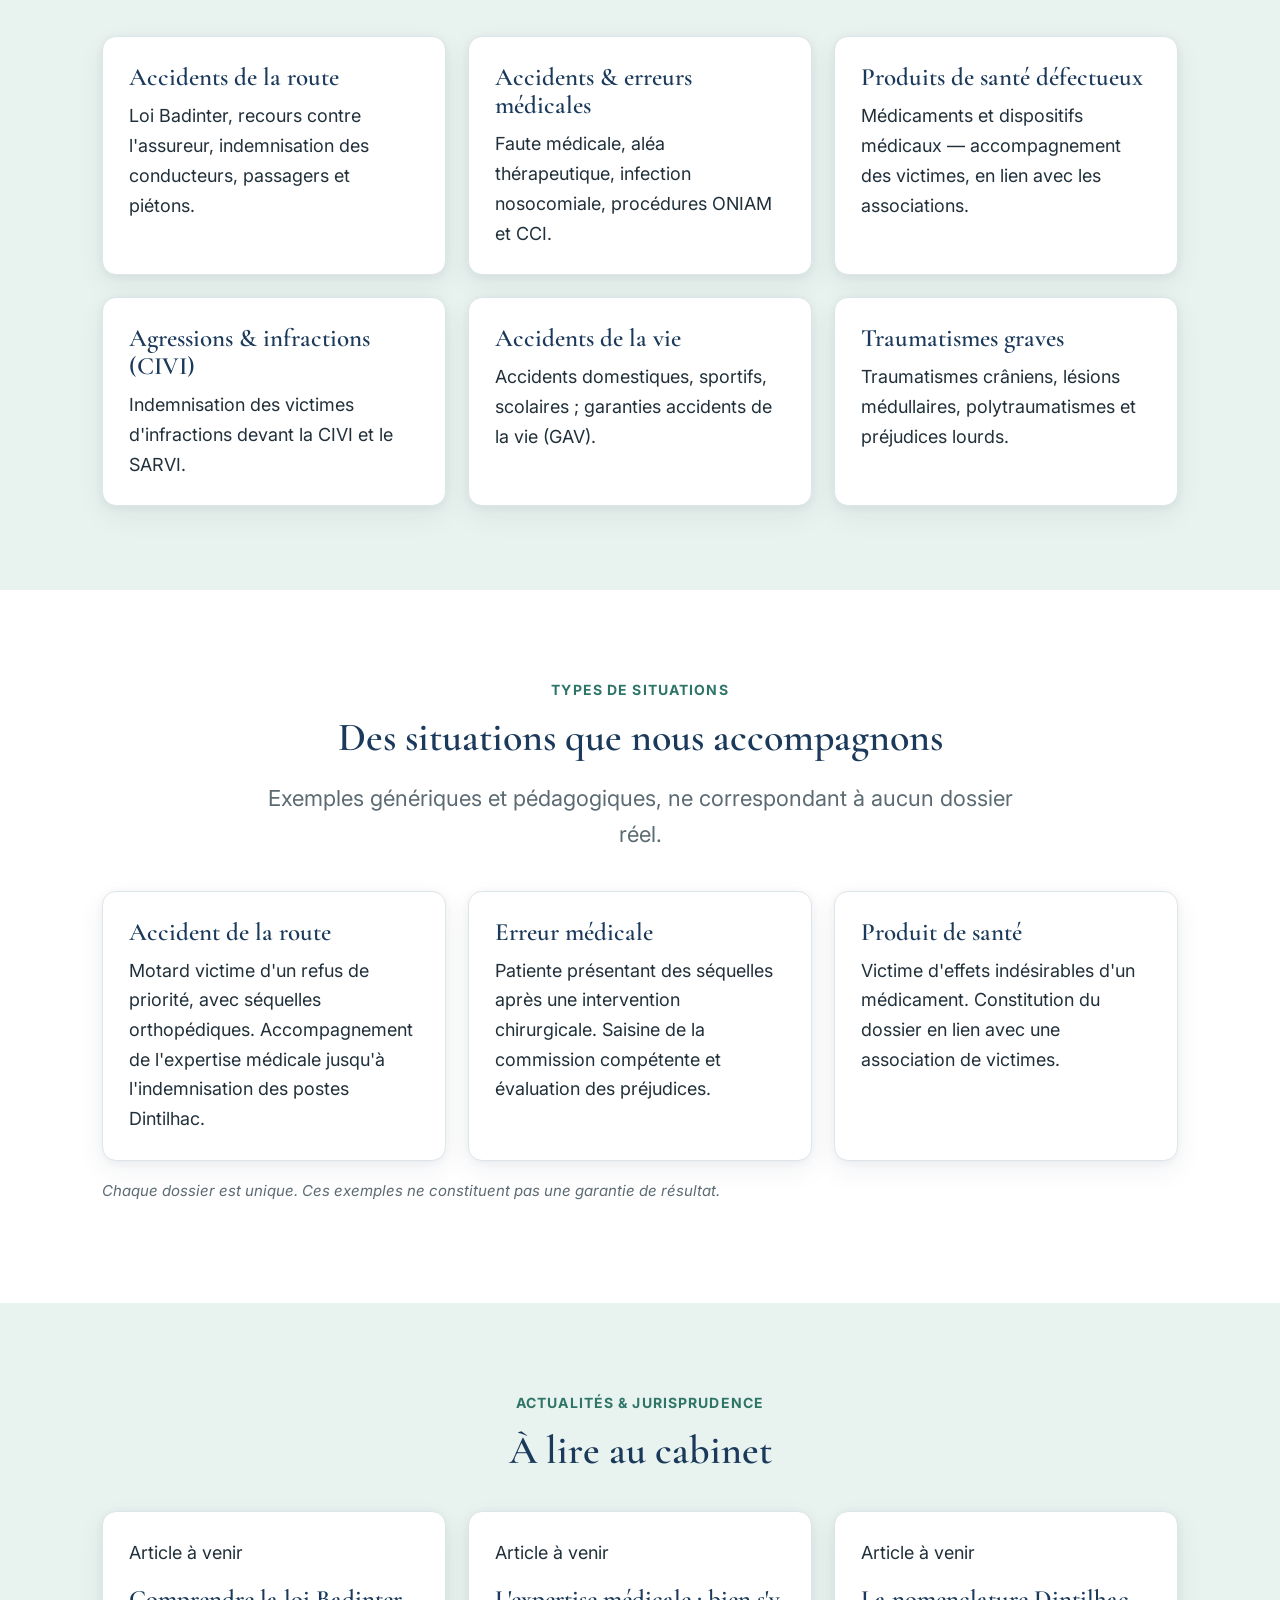
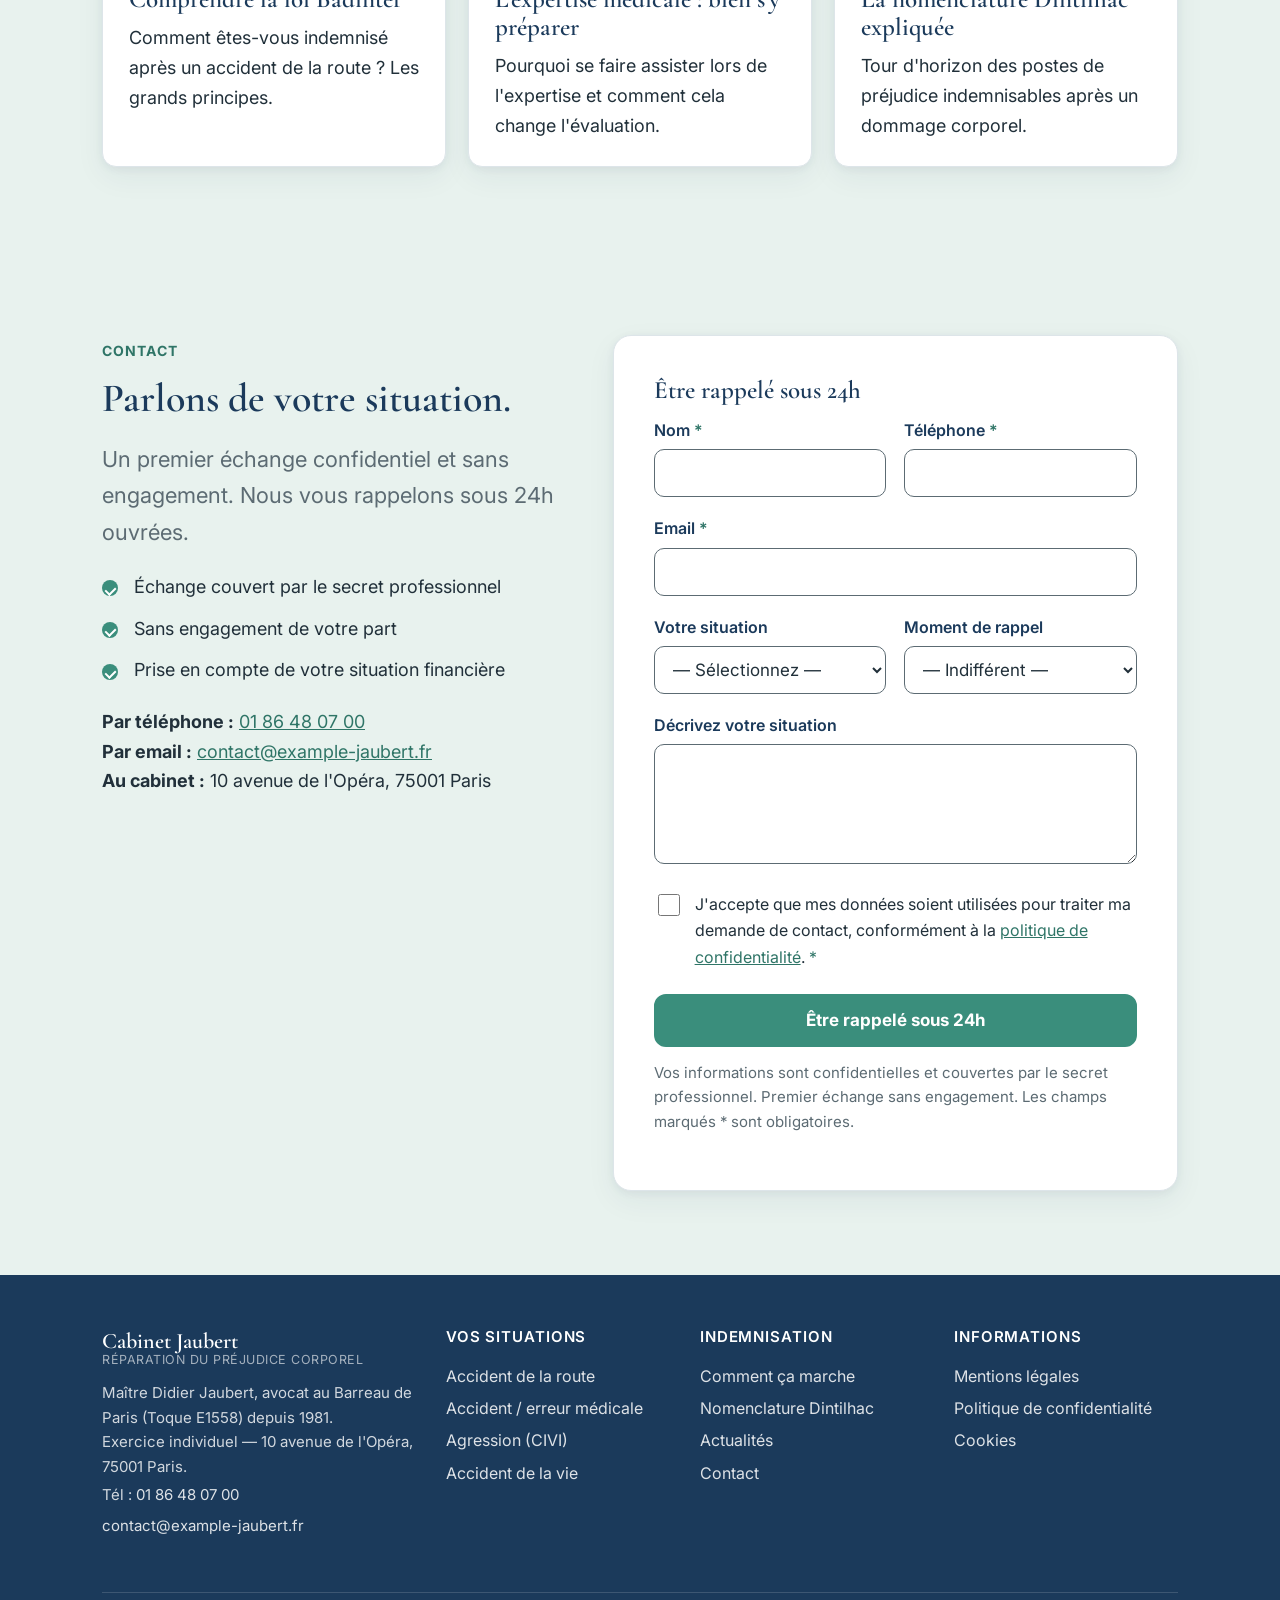
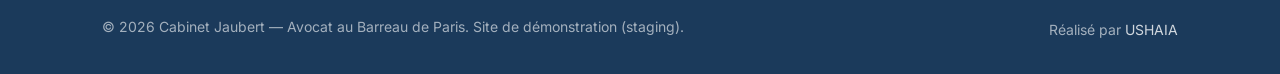
==== commit 37b7abd1: "Téléphone réel du cabinet (01 86 48 07 00) partout Co-Authored-By: Claude Opus 4.8 <noreply@anthropi" ====
--- a/index.html
+++ b/index.html
@@ -27,8 +27,8 @@
     <span class="u-item">10 avenue de l'Opéra, 75001 Paris</span>
     <span class="u-spacer"></span>
     <!-- TODO PLACEHOLDER : remplacer par le numéro réel avant production -->
-    <a class="u-item" href="tel:+3300000000000" aria-label="Appeler le cabinet (numéro à confirmer)">
-      <span aria-hidden="true">&#9742;</span> 01&nbsp;XX&nbsp;XX&nbsp;XX&nbsp;XX
+    <a class="u-item" href="tel:+33186480700" aria-label="Appeler le cabinet">
+      <span aria-hidden="true">&#9742;</span> 01&nbsp;86&nbsp;48&nbsp;07&nbsp;00
     </a>
     <span class="u-item lang"><strong>FR</strong> <span aria-hidden="true">|</span> EN</span>
   </div>
@@ -53,7 +53,7 @@
         <a href="#actualites">Actualités</a>
         <a href="#contact">Contact</a>
         <!-- TODO PLACEHOLDER : numéro réel -->
-        <a class="nav-phone" href="tel:+3300000000000" aria-label="Appeler le cabinet (numéro à confirmer)"><span aria-hidden="true">&#9742;</span>&nbsp;01&nbsp;XX&nbsp;XX&nbsp;XX&nbsp;XX</a>
+        <a class="nav-phone" href="tel:+33186480700" aria-label="Appeler le cabinet"><span aria-hidden="true">&#9742;</span>&nbsp;01&nbsp;86&nbsp;48&nbsp;07&nbsp;00</a>
         <a class="btn btn-primary" href="#contact">Être rappelé sous 24h</a>
       </div>
     </div>
@@ -537,7 +537,7 @@
           <p style="margin-top:22px">
             <!-- TODO PLACEHOLDER : numéro et email réels -->
             <strong>Par téléphone :</strong>
-            <a href="tel:+3300000000000" aria-label="Appeler le cabinet (numéro à confirmer)">01&nbsp;XX&nbsp;XX&nbsp;XX&nbsp;XX</a><br>
+            <a href="tel:+33186480700" aria-label="Appeler le cabinet">01&nbsp;86&nbsp;48&nbsp;07&nbsp;00</a><br>
             <strong>Par email :</strong>
             <a href="mailto:contact@example-jaubert.fr">contact@example-jaubert.fr</a><br>
             <strong>Au cabinet :</strong> 10 avenue de l'Opéra, 75001 Paris
@@ -623,7 +623,7 @@
           Maître Didier Jaubert, avocat au Barreau de Paris (Toque E1558) depuis 1981.<br>
           Exercice individuel — 10 avenue de l'Opéra, 75001 Paris.<br>
           <!-- TODO PLACEHOLDER : numéro et email réels -->
-          Tél : <a href="tel:+3300000000000">01 XX XX XX XX</a><br>
+          Tél : <a href="tel:+33186480700">01 86 48 07 00</a><br>
           <a href="mailto:contact@example-jaubert.fr">contact@example-jaubert.fr</a>
         </p>
       </div>
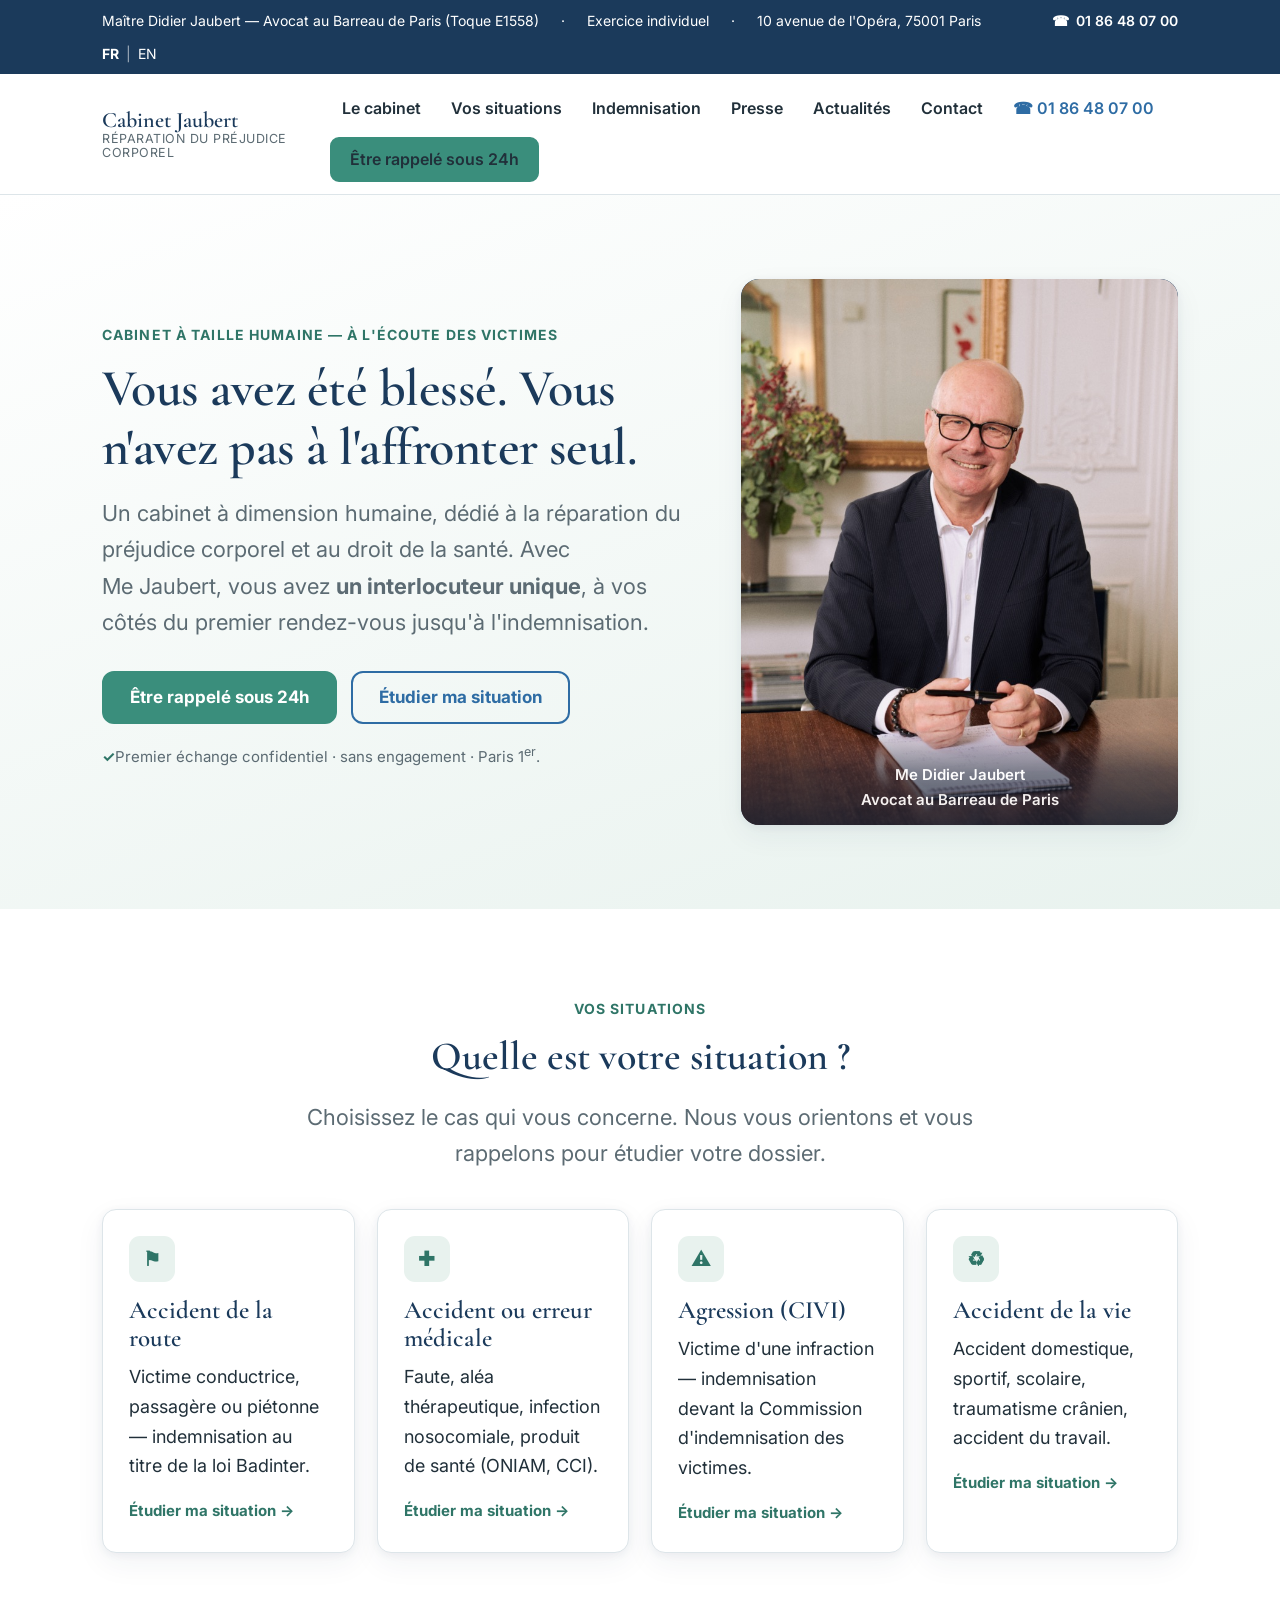
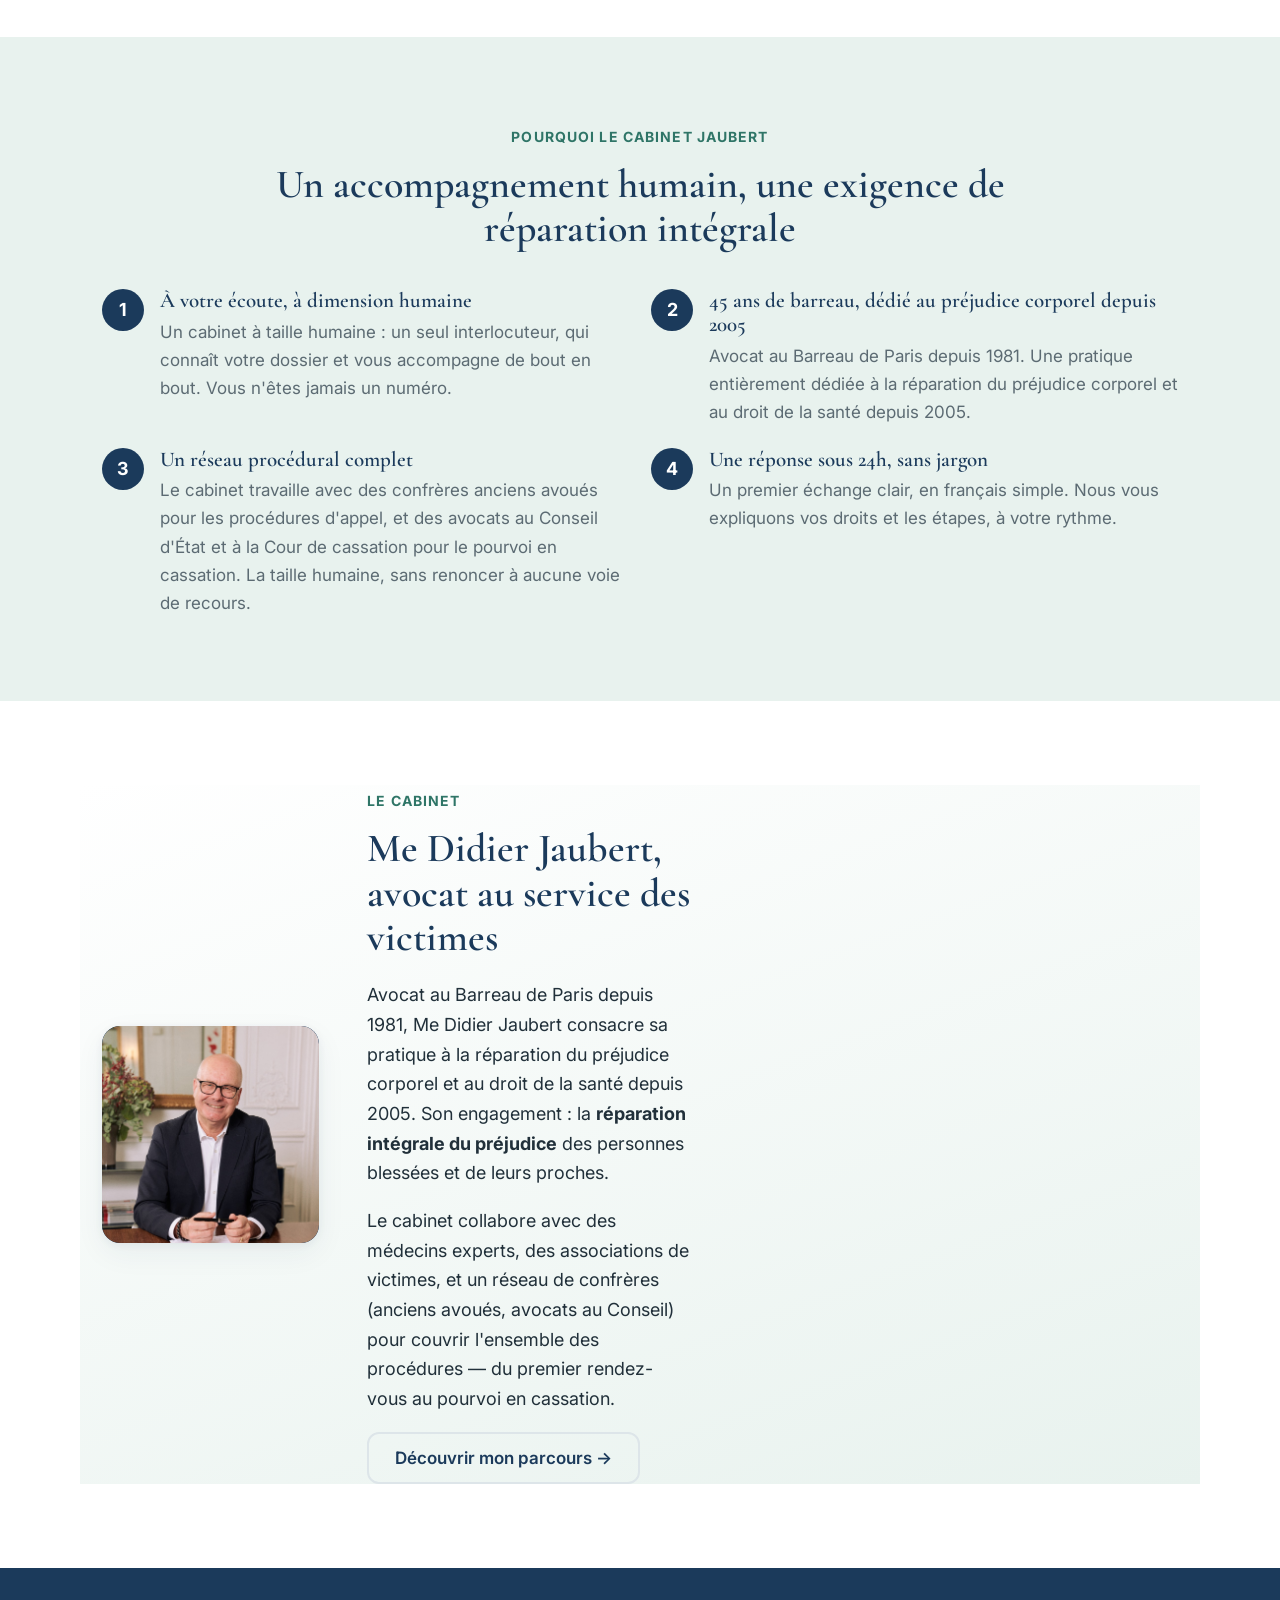
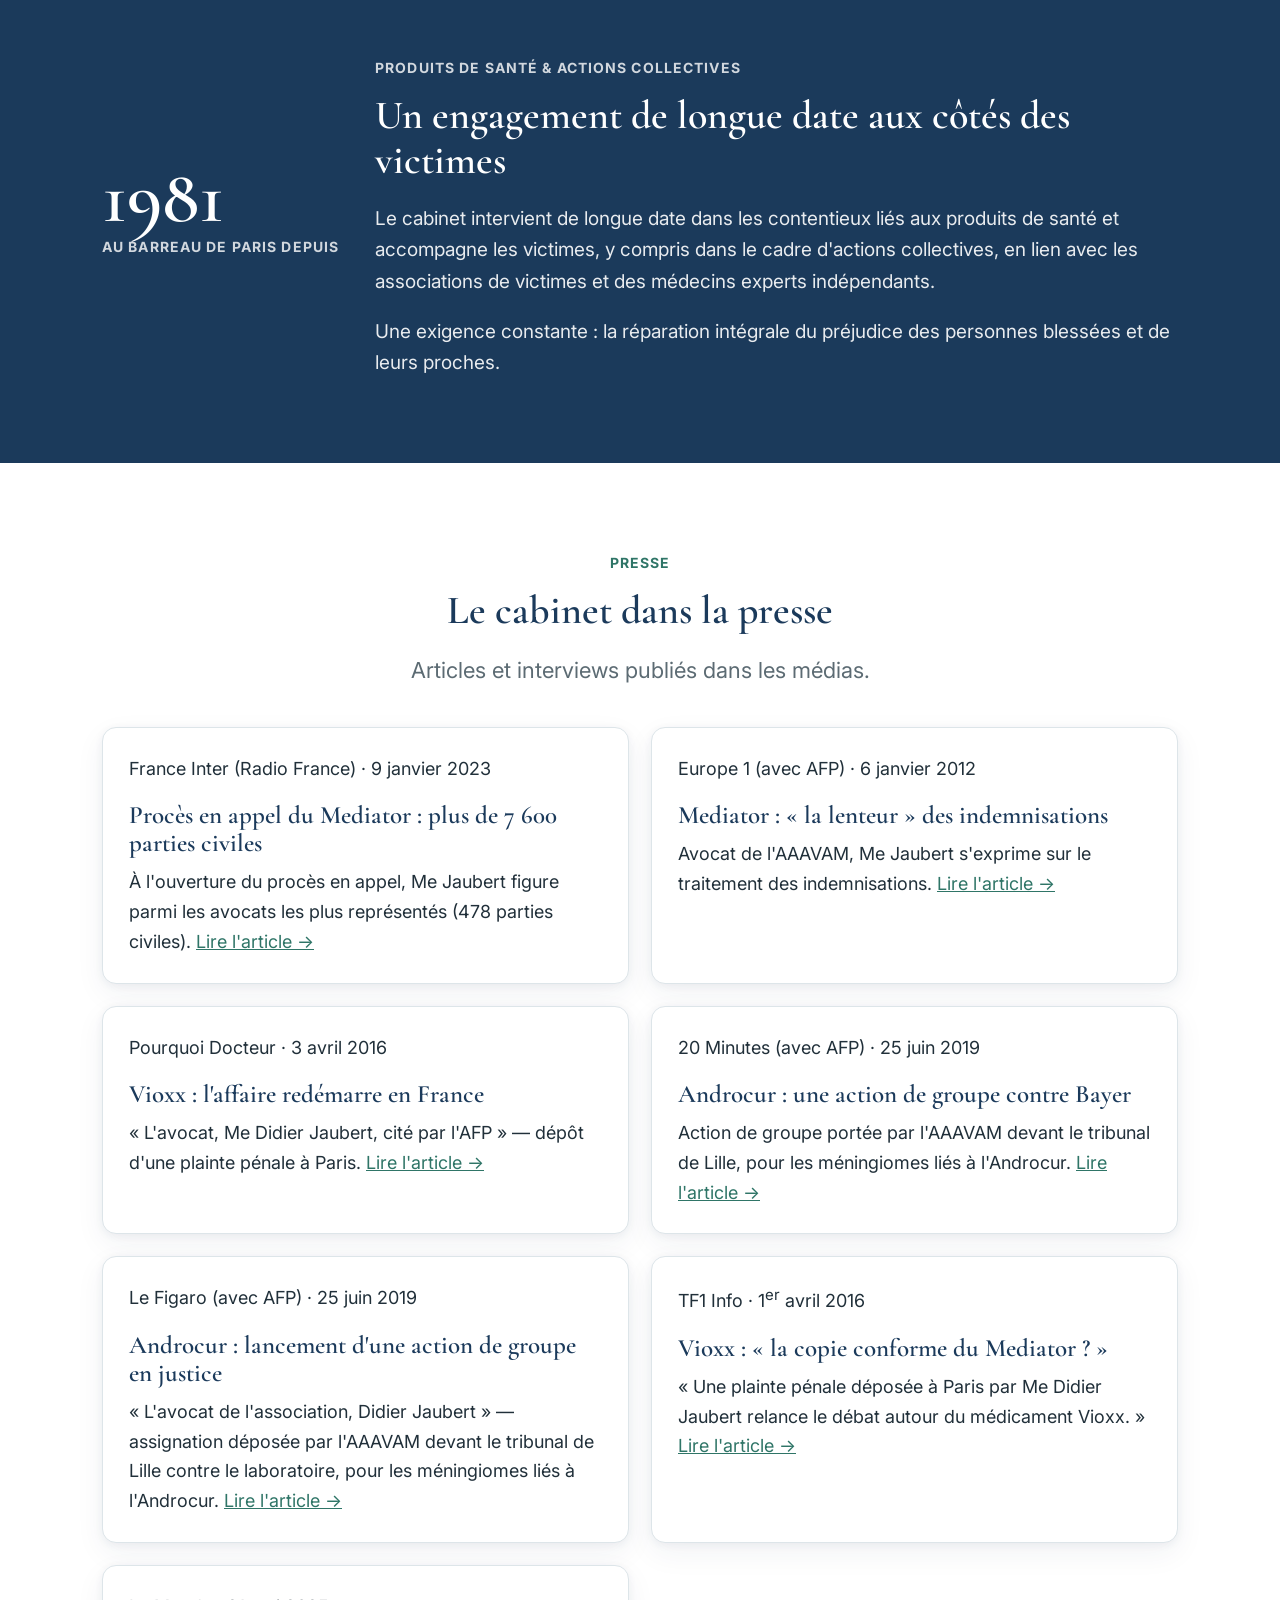
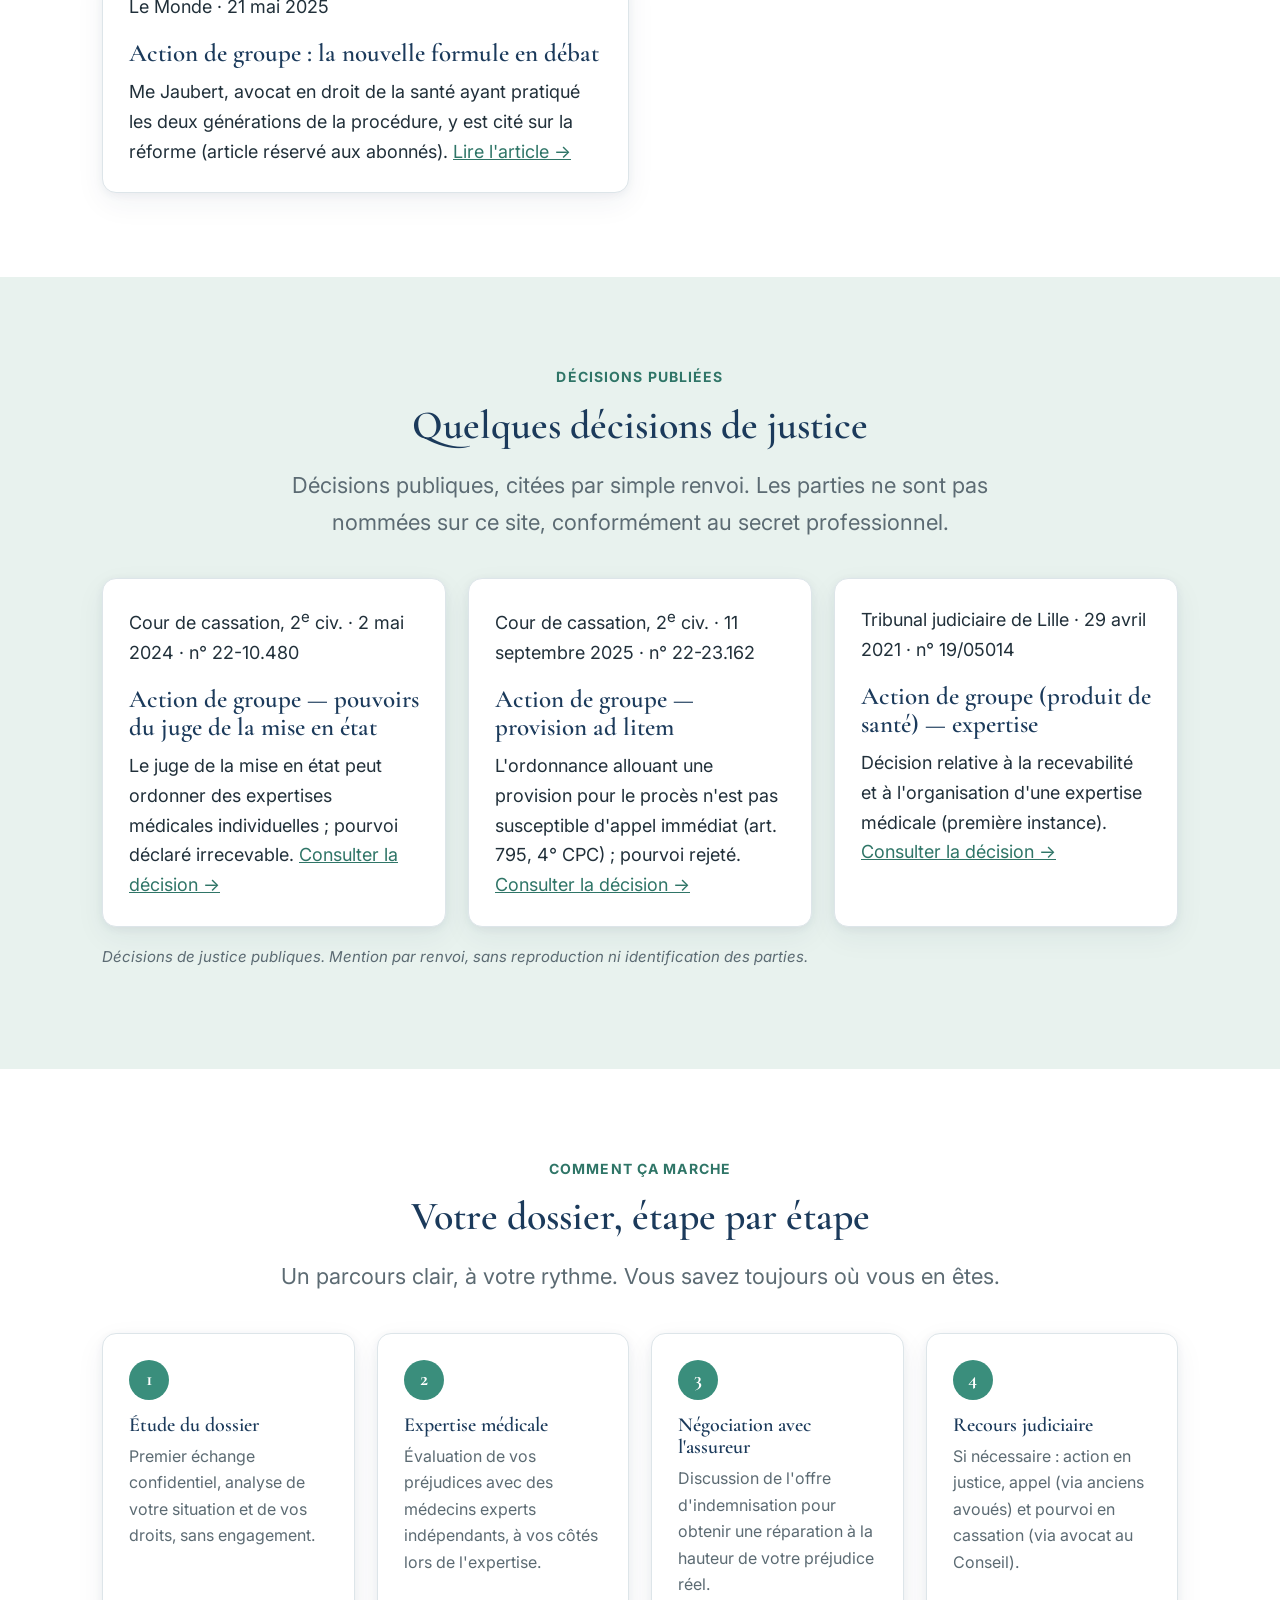
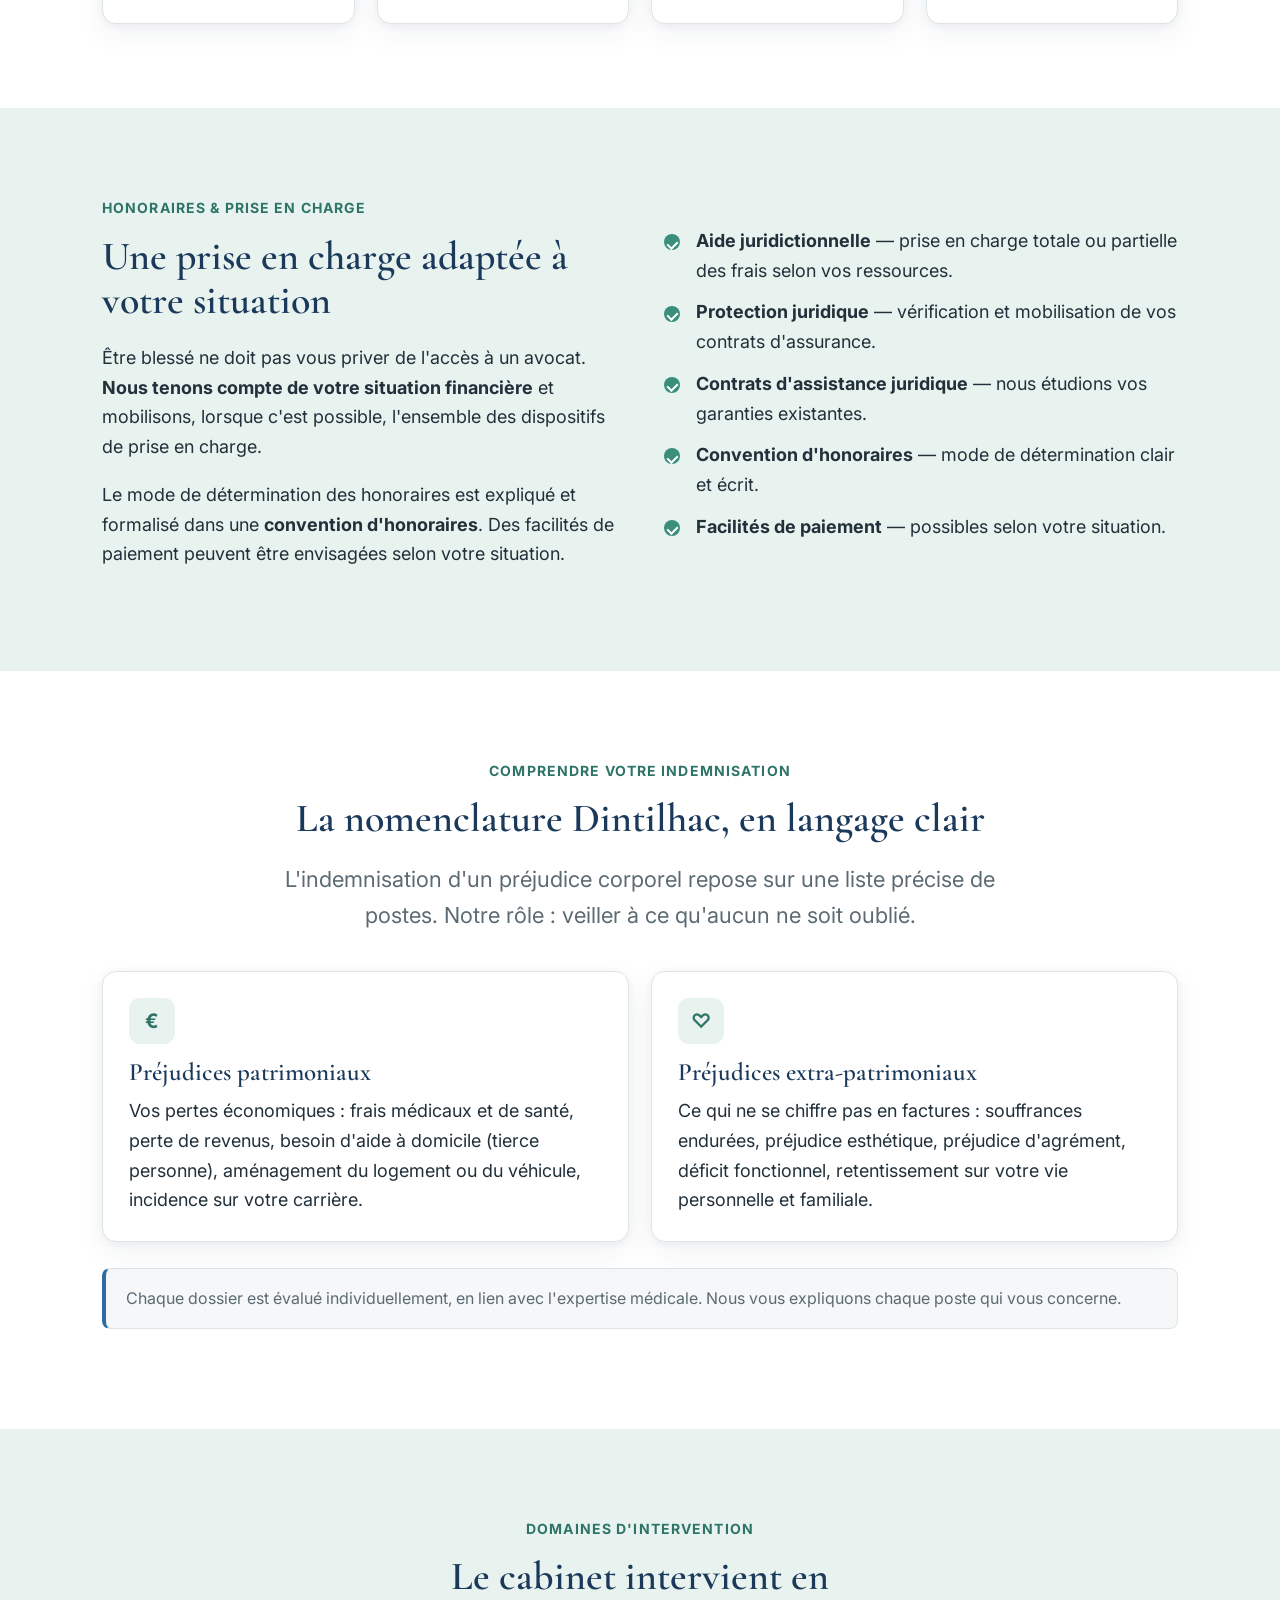
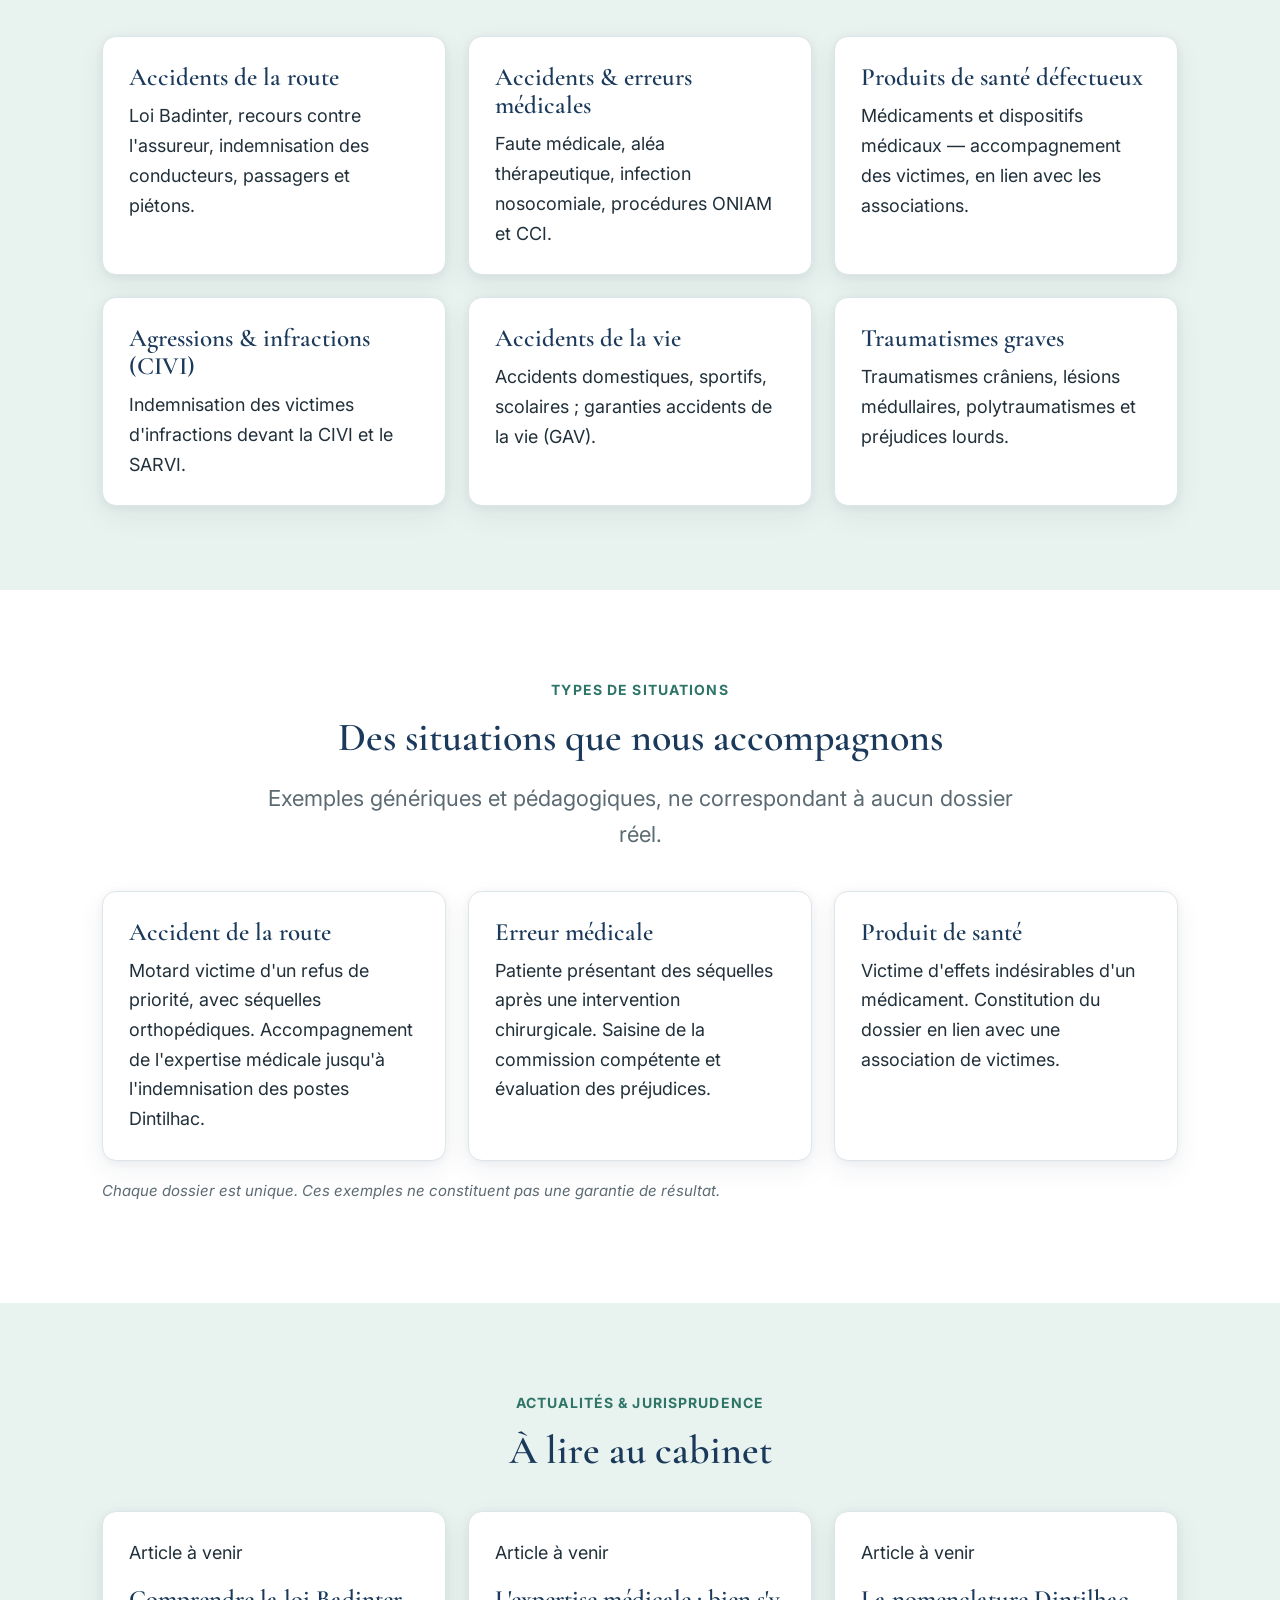
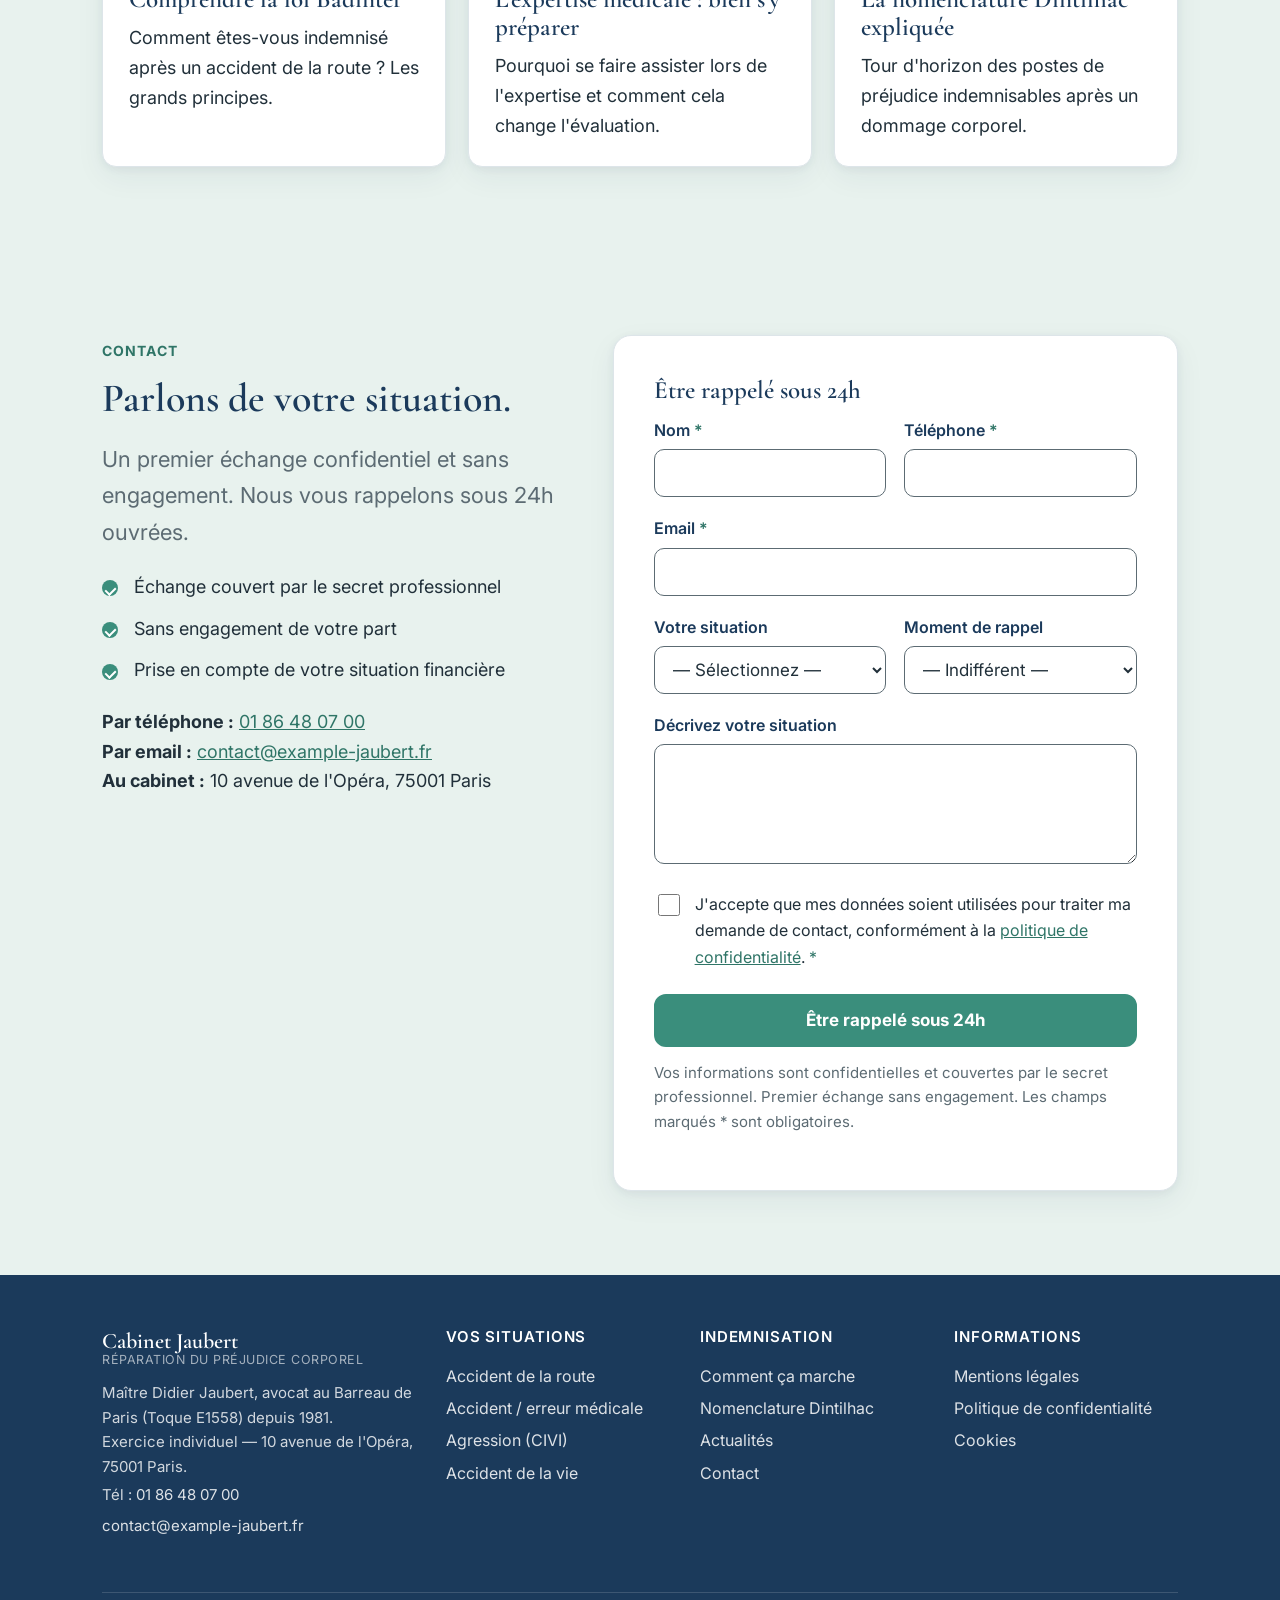
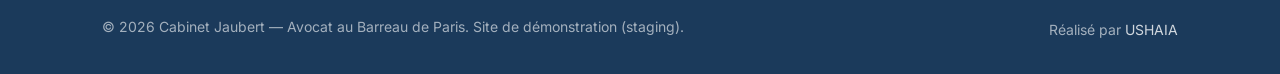
==== commit 9d4e78d0: "Hero : photo dj2 (Me Jaubert souriant à son bureau) Co-Authored-By: Claude Opus 4.8 <noreply@anthrop" ====
--- a/index.html
+++ b/index.html
@@ -82,7 +82,7 @@
       </div>
       <div>
         <div class="portrait has-photo">
-          <img src="img/hero-jaubert.jpg" alt="Maître Didier Jaubert, avocat au Barreau de Paris, dans son cabinet à Paris">
+          <img src="img/dj2.jpg" alt="Maître Didier Jaubert, avocat au Barreau de Paris, souriant à son bureau à Paris">
           <span class="cap">Me Didier Jaubert<br>Avocat au Barreau de Paris</span>
         </div>
       </div>
